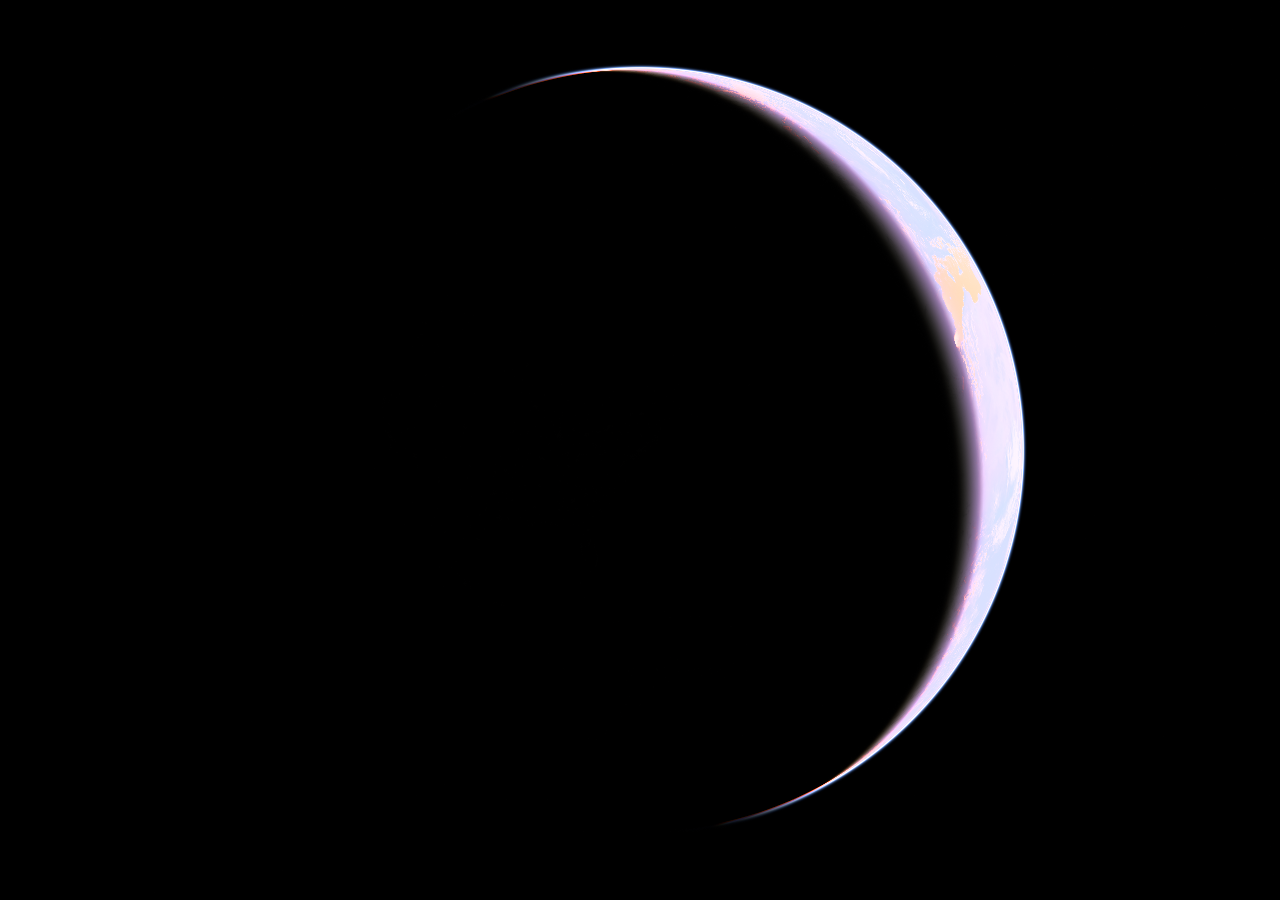
==== earth-now/index.html @ c372e79b "Add Earth Now at /earth-now/ so it can load live clouds and work offline Earth Now shows the Earth a" ====
<!DOCTYPE html>
<html lang="en">
<head>
<meta charset="utf-8">
<meta name="viewport" content="width=device-width,initial-scale=1,maximum-scale=1,user-scalable=no">
<meta name="apple-mobile-web-app-capable" content="yes">
<meta name="mobile-web-app-capable" content="yes">
<meta name="apple-mobile-web-app-status-bar-style" content="black-translucent">
<meta name="theme-color" content="#000000">
<link rel="manifest" href="manifest.json">
<link rel="apple-touch-icon" href="icon.png">
<title>Earth Now</title>
<style>
  html,body{margin:0;height:100%;background:#000;overflow:hidden;touch-action:none;
    -webkit-user-select:none;user-select:none;-webkit-touch-callout:none}
  canvas{display:block;width:100vw;height:100vh;height:100dvh}
</style>
</head>
<body>
<canvas id="c"></canvas>
<script>
"use strict";
{
/* ==========================================================================
   Earth Now — a physically based, naked-eye view of the Earth right now.
   Lengths in the shaders are in Earth equatorial radii (6378.137 km).
   World frame = Earth-fixed: +y north pole, lon 0 at +z, lon 90E at +x.
   Light is carried in photometric units: illuminance in lux, luminance in cd/m².
   ========================================================================== */

const VS = `#version 300 es
in vec2 a; void main(){ gl_Position = vec4(a,0.,1.); }`;

const FS = `#version 300 es
precision highp float;
out vec4 outColor;
uniform int   uMode;                 // 0 display, 1 log-luminance (for eye adaptation)
uniform vec2  uRes;
uniform float uPix;                  // radians per framebuffer pixel
uniform vec3  uCam, uVR, uVU, uVB;   // camera position and view basis
uniform vec3  uSun;                  // unit vector to the Sun
uniform float uEsun;                 // solar illuminance at Earth (lux)
uniform float uSunRad;               // Sun angular radius (rad)
uniform float uDec;                  // solar declination (deg)
uniform vec3  uMoon;                 // Moon centre (Earth radii)
uniform vec3  uMX, uMY, uMZ;         // lunar body axes (east, north, sub-mean-Earth)
uniform float uEmoon;                // moonlight illuminance at Earth (lux)
uniform float uEearth;               // earthshine illuminance at the Moon (lux)
uniform mat3  uW2G;                  // world -> galactic
uniform vec4  uGd[40]; uniform vec3 uGc[40]; // glare sources: apparent direction + angular size, illuminance at eye (lux, rgb)
uniform int   uGn;
uniform float uSigma, uScot, uBlack; // eye adaptation state; uBlack: discounted veiling haze (cd/m²)
uniform vec4  uFlow; uniform vec3 uOff;
uniform vec4  uStorm[8];
uniform sampler2D tDay, tLights, tTopo, tRug, tWater, tMoon, tMW, tCloud, tSeason, tLive, tMoonH, tMoonB;
uniform float uKp;                   // how disturbed Earth's magnetic field is right now (0 calm .. 9 great storm)
uniform float uMoonHi;               // the Moon's relief and sharper map, loaded on approaching it: 0 = not there, 1 = in use
uniform float uNoCloud;             // test hook
uniform float uQ;                   // 1: still frame (full quality), 0: moving (lighter marching)
uniform float uTexR;                // elevation-map texels per radian
uniform vec3  uMonth;                // month a, month b (0-11), blend
uniform float uLive, uLiveAge;       // live cloud map loaded?, its age (hours)

const float PI = 3.14159265359;
const float FL  = 0.0033528107;           // WGS84 flattening
const float EY  = 1.0/(1.0-FL);
const float KM  = 1.0/6378.137;
const float HR  = 8.0*KM, HM = 1.2*KM;    // scale heights
const vec3  BR  = vec3(7.189, 13.762, 32.518)*6.378137; // Rayleigh scattering per Earth radius, integrated over sRGB channels
const float BMS = 3.996*6.378137, BME = 4.40*6.378137;  // Mie scattering / extinction
const vec3  BO  = vec3(0.650, 1.881, 0.085)*6.378137;   // ozone absorption
const float OZC = 25.0*KM, OZW = 15.0*KM;
const float ATM = 100.0*KM;
const float RMOON = 1737.4/6378.137;

// ---------------------------------------------------------------- noise
float hash(vec3 p){ p = fract(p*0.3183099 + 0.1); p *= 17.0; return fract(p.x*p.y*p.z*(p.x+p.y+p.z)); }
float noise(vec3 x){
  vec3 i = floor(x), f = fract(x); f = f*f*(3.0-2.0*f);
  return mix(mix(mix(hash(i),             hash(i+vec3(1,0,0)), f.x),
                 mix(hash(i+vec3(0,1,0)), hash(i+vec3(1,1,0)), f.x), f.y),
             mix(mix(hash(i+vec3(0,0,1)), hash(i+vec3(1,0,1)), f.x),
                 mix(hash(i+vec3(0,1,1)), hash(i+vec3(1,1,1)), f.x), f.y), f.z);
}
float fbm(vec3 p, float oct){
  float a = 0.5, s = 0.0;
  for (int i = 0; i < 12; i++){
    float w = clamp(oct - float(i), 0.0, 1.0);
    if (w <= 0.0) { s += a*1.1; break; }
    s += a*mix(0.5, noise(p), w);
    p = p*2.03 + vec3(1.7, 9.2, 3.1); a *= 0.56;
  }
  return s;
}
vec3 rotAxis(vec3 v, vec3 k, float a){ float c = cos(a), s = sin(a); return v*c + cross(k,v)*s + k*dot(k,v)*(1.0-c); }
vec3 rotY(vec3 v, float a){ float c = cos(a), s = sin(a); return vec3(c*v.x + s*v.z, v.y, -s*v.x + c*v.z); }
float angBetween(vec3 a, vec3 b){ return 2.0*asin(clamp(length(a-b)*0.5, 0.0, 1.0)); } // precise for small angles
vec2 uvOf(vec3 n){ return vec2(atan(n.x, n.z)/(2.0*PI) + 0.5, 0.5 - asin(clamp(n.y,-1.,1.))/PI); }
float lum(vec3 c){ return dot(c, vec3(0.2126, 0.7152, 0.0722)); }

// ---------------------------------------------------------------- atmosphere
float altitude(vec3 p){ float r = length(p); float s = p.y/r; return r - (1.0 - FL*s*s); }
// Chapman grazing-incidence function (Schüler's approximation), X = r/H
float chap(float X, float cosc){
  float c = sqrt(1.5707963*X);
  if (cosc >= 0.0) return c/((c-1.0)*cosc + 1.0);
  float s = sqrt(max(1.0 - cosc*cosc, 0.0));
  return 2.0*sqrt(1.5707963*X*s)*exp(min(X*(1.0 - s), 60.0)) - c/((c-1.0)*(-cosc) + 1.0);
}
float ozAbove(float h){ return clamp((OZC + OZW - h)/(2.0*OZW), 0.0, 1.0); }
// transmittance from altitude h along a direction whose cosine to local vertical is cosc
vec3 transCos(float r, float h, float cosc){
  float cR = chap(r/HR, cosc), cM = chap(r/HM, cosc);
  vec3 tau = BR*HR*exp(-h/HR)*cR + BME*HM*exp(-h/HM)*cM + BO*OZW*ozAbove(h)*min(cR, 40.0);
  return exp(-tau);
}
// diffuse skylight on a horizontal surface at altitude h: light scattered out of the solar beam,
// half of the Rayleigh part and ~85% of the forward-peaked Mie part continues downward
vec3 diffuseIrr(float r, float h, float sinApp, float mu){
  float cR = chap(r/HR, max(sinApp, 0.0)), cM = chap(r/HM, max(sinApp, 0.0));
  vec3 tR = BR*HR*exp(-h/HR)*cR; float tM = BMS*HM*exp(-h/HM)*cM;
  vec3 tA = BO*OZW*ozAbove(h)*min(cR, 40.0) + (BME - BMS)*HM*exp(-h/HM)*cM;
  vec3 ts = tR + tM;
  vec3 Ed = uEsun*max(sinApp, 0.0)*exp(-tA)*(1.0 - exp(-ts))*(0.5*tR + 0.85*tM)/ts*0.9;
  Ed += uEsun*0.0021*exp(min(mu, 0.0)*60.0)*vec3(0.62, 0.80, 1.0)*step(mu, 0.0); // twilight sky after sunset
  return Ed;
}
// spherical albedo of the atmosphere above altitude h: light the surface reflects that the sky sends back
// Atmospheric refraction for a ray grazing at tangent altitude h: total bending (rad).
// delta = (n0-1) sqrt(2 pi r / H) exp(-h/H), n0-1 = 2.93e-4 at sea level, H = 8 km -> 1.17 deg at the surface
float refrBend(float h){ return 2.93e-4*sqrt(2.0*PI*(1.0 + h)/HR)*exp(-h/HR); }
// optical depth of a full tangent chord at altitude h (Rayleigh + aerosol + ozone shell)
vec3 tauChord(float h){
  float r = 1.0 + h;
  float oz = 2.0*(sqrt(max(pow(1.0+OZC+OZW, 2.0) - r*r, 0.0)) - sqrt(max(pow(1.0+OZC-OZW, 2.0) - r*r, 0.0)));
  return BR*HR*exp(-h/HR)*2.0*sqrt(1.5708*r/HR) + BME*HM*exp(-h/HM)*2.0*sqrt(1.5708*r/HM) + BO*0.5*oz;
}
// limb-darkened photosphere radiance seen along direction d
vec3 sunL(vec3 d, float aa){
  float a = angBetween(d, uSun);
  if (a > uSunRad + aa) return vec3(0.0);
  float x = clamp(a/uSunRad, 0.0, 1.0), m = sqrt(1.0 - x*x);
  vec3 u = vec3(0.47, 0.56, 0.68);
  vec3 I = (1.0 - u*(1.0 - m))/(1.0 - u/3.0);
  float edge = aa > 0.0 ? clamp((uSunRad - a)/aa + 0.5, 0.0, 1.0) : 1.0;
  return uEsun/(PI*uSunRad*uSunRad)*I*edge;
}
// seasonal change of the surface (NASA Blue Marble NG monthly maps): snow cover, sea ice, vegetation
vec3 seasonD(vec2 uv, float m){
  vec2 t = vec2(mod(m, 4.0) + clamp(uv.x, 0.0005, 0.9995), floor(m/4.0) + clamp(uv.y, 0.001, 0.999))/vec2(4.0, 3.0);
  vec3 e = textureLod(tSeason, t, 0.0).rgb*2.0 - 1.0;
  return sign(e)*e*e;
}
vec3 sphAlb(float h){ vec3 t = BR*HR*exp(-h/HR); return 0.92*t*exp(-t) + 0.02*exp(-h/HM); }
float overlap(float r1, float r2, float d){            // fraction of disc r1 covered by disc r2
  if (d >= r1 + r2) return 0.0;
  if (d <= abs(r2 - r1)) return r2 >= r1 ? 1.0 : (r2*r2)/(r1*r1);
  float a = r1*r1*acos(clamp((d*d + r1*r1 - r2*r2)/(2.0*d*r1), -1., 1.))
          + r2*r2*acos(clamp((d*d + r2*r2 - r1*r1)/(2.0*d*r2), -1., 1.))
          - 0.5*sqrt(max((-d+r1+r2)*(d+r1-r2)*(d-r1+r2)*(d+r1+r2), 0.0));
  return a/(PI*r1*r1);
}
// visible fraction of the solar disc from a point whose horizon dips by 'dip' (rad),
// including refraction (Saemundsson). Returns apparent sine of elevation in 'sinApp'.
float sunDisc(float sinGeo, float dip, out float sinApp){
  float h = degrees(asin(clamp(sinGeo, -1., 1.)));
  float hh = max(h + degrees(dip), -1.5);
  float R = 1.02/tan(radians(hh + 10.3/(hh + 5.11)))/60.0;
  float ha = h + R;
  sinApp = sin(radians(ha));
  float x = clamp((ha + degrees(dip))/degrees(uSunRad), -1.0, 1.0);
  return 1.0 - (acos(x) - x*sqrt(1.0 - x*x))/PI;
}
float solarEclipse(vec3 p){
  vec3 m = uMoon - p; float dm = length(m);
  return 1.0 - overlap(uSunRad, asin(RMOON/dm), angBetween(m/dm, uSun));
}

// ---------------------------------------------------------------- generated clouds
float sq(float x){ return x*x; }                            // never pow(x, 2.0): pow of a negative base is undefined (NaN on phone GPUs)
float wind(float latDeg){
  float w = -0.0045*exp(-sq(latDeg/16.0)) + 0.013*exp(-sq((abs(latDeg)-47.0)/15.0));
  return w/max(cos(radians(latDeg)), 0.25);
}
// --- gradient noise (Gustavson/McEwan simplex, mod-289 permutation: smooth, no grid, precision-safe)
vec3 m289(vec3 x){ return x - floor(x*(1.0/289.0))*289.0; }
vec4 m289(vec4 x){ return x - floor(x*(1.0/289.0))*289.0; }
vec4 perm(vec4 x){ return m289(((x*34.0) + 10.0)*x); }
float snoise(vec3 v){
  const vec2 C = vec2(1.0/6.0, 1.0/3.0); const vec4 D = vec4(0.0, 0.5, 1.0, 2.0);
  vec3 i = floor(v + dot(v, C.yyy)), x0 = v - i + dot(i, C.xxx);
  vec3 g = step(x0.yzx, x0.xyz), l = 1.0 - g, i1 = min(g.xyz, l.zxy), i2 = max(g.xyz, l.zxy);
  vec3 x1 = x0 - i1 + C.xxx, x2 = x0 - i2 + C.yyy, x3 = x0 - D.yyy;
  i = m289(i);
  vec4 p = perm(perm(perm(i.z + vec4(0.0, i1.z, i2.z, 1.0)) + i.y + vec4(0.0, i1.y, i2.y, 1.0)) + i.x + vec4(0.0, i1.x, i2.x, 1.0));
  vec3 ns = 0.142857142857*D.wyz - D.xzx;
  vec4 j = p - 49.0*floor(p*ns.z*ns.z), x_ = floor(j*ns.z), y_ = floor(j - 7.0*x_);
  vec4 x = x_*ns.x + ns.yyyy, y = y_*ns.x + ns.yyyy, h = 1.0 - abs(x) - abs(y);
  vec4 b0 = vec4(x.xy, y.xy), b1 = vec4(x.zw, y.zw);
  vec4 s0 = floor(b0)*2.0 + 1.0, s1 = floor(b1)*2.0 + 1.0, sh = -step(h, vec4(0.0));
  vec4 a0 = b0.xzyw + s0.xzyw*sh.xxyy, a1 = b1.xzyw + s1.xzyw*sh.zzww;
  vec3 p0 = vec3(a0.xy, h.x), p1 = vec3(a0.zw, h.y), p2 = vec3(a1.xy, h.z), p3 = vec3(a1.zw, h.w);
  vec4 nrm = 1.79284291400159 - 0.85373472095314*vec4(dot(p0,p0), dot(p1,p1), dot(p2,p2), dot(p3,p3));
  p0 *= nrm.x; p1 *= nrm.y; p2 *= nrm.z; p3 *= nrm.w;
  vec4 m = max(0.5 - vec4(dot(x0,x0), dot(x1,x1), dot(x2,x2), dot(x3,x3)), 0.0); m = m*m;
  return 105.0*dot(m*m, vec4(dot(p0,x0), dot(p1,x1), dot(p2,x2), dot(p3,x3)));
}
// fBm of simplex noise in [0,1], fractional octave count fades detail in by zoom (no popping)
float sfbm(vec3 p, float oct, float gain){
  float a = 0.5, s = 0.0, t = 0.0;
  for (int i = 0; i < 10; i++){
    float w = clamp(oct - float(i), 0.0, 1.0); if (w <= 0.0) break;
    s += a*w*snoise(p); t += a; p = p*2.02 + vec3(13.1, 7.3, 3.7); a *= gain;
  }
  return 0.5 + 0.5*s/max(t, 1e-3)*1.6;
}
// billowy (cauliflower) detail: 1 - |noise|
float billow(vec3 p, float oct){
  float a = 0.5, s = 0.0, t = 0.0;
  for (int i = 0; i < 7; i++){
    float w = clamp(oct - float(i), 0.0, 1.0); if (w <= 0.0) break;
    s += a*w*(1.0 - abs(snoise(p))); t += a*w; p = p*2.07 + vec3(4.7, 1.3, 9.1); a *= 0.55;
  }
  return t > 0.0 ? s/t : 0.5;
}
// cellular F1 (2x2x2 nearest cells, jittered) for marine stratocumulus cells
vec3 gCell;                                                // (set by worley: from here to the nearest cell's middle)
float worley(vec3 P){
  vec3 Pi = floor(P), Pf = fract(P), o = step(0.5, Pf) - 1.0; float d = 9.0; gCell = vec3(0.0);
  for (int k = 0; k < 8; k++){
    vec3 c = o + vec3(float(k & 1), float((k >> 1) & 1), float((k >> 2) & 1));
    vec3 cc = m289(Pi + c);
    vec4 h = perm(perm(perm(vec4(cc.x)) + cc.y) + cc.z + vec4(0.0, 17.0, 41.0, 0.0));
    vec3 jit = fract(h.xyz*(1.0/41.0))*0.8 + 0.1;
    vec3 r = c + jit - Pf; float dd = dot(r, r);
    if (dd < d){ d = dd; gCell = r; }
  }
  return sqrt(d);
}
// bright but shallow: marine stratocumulus decks over cold water just west of the subtropical continents
// (off California, Peru, Namibia). Everywhere else, brighter cloud is taken to be deeper cloud.
float lowDeck(vec3 p){
  float lat = degrees(asin(clamp(p.y,-1.,1.)));
  float landE = 1.0 - min(textureLod(tWater, uvOf(rotY(p, 0.12)), 5.0).r, textureLod(tWater, uvOf(rotY(p, 0.25)), 5.0).r);
  return exp(-sq((abs(lat) - 22.0)/10.0))*textureLod(tWater, uvOf(p), 6.0).r*landE;
}
float cmap(vec2 uv, float lod){ return uLive > 0.5 ? textureLod(tLive, uv, lod).r : textureLod(tCloud, uv, lod).r; }
const float CBASE = 2.0*KM, CTOP = 11.0*KM;                // cloud layer: lowest tops, highest tops
// where a place's cloud is read from in the map: the live map carried by the winds since it was made,
// or the stored map wandering slowly (a bounded warp that changes over ~2 days)
vec3 cwarp(vec3 p, float lat){
  if (uLive > 0.5) return rotY(p, -wind(lat)*min(uLiveAge, 36.0));
  vec3 t = p*2.6 + uOff*1.8;
  return normalize(p + 0.03*vec3(snoise(t), snoise(t + 7.1), snoise(t + 13.7)));
}
float cfrac(vec3 pw, float lod, float lat){                // cloud fraction 0..1 from the map
  float c = cmap(uvOf(pw), lod);
  c *= 0.45 + 0.55*smoothstep(-74.0, -64.0, lat);           // the map's Antarctic ice brightness is not cloud
  return clamp((c - 0.06)/0.94, 0.0, 1.0);
}
// optical thickness that goes with a cloud fraction
float tauOfC(float c){ float R = clamp(pow(c, 1.15)*mix(0.5, 0.9, smoothstep(0.2, 0.85, c)), 0.0, 0.93); return R/(0.075*(1.0 - R)); }
// how high the cloud reaches: set so the map gives the real spread of cloud-top heights
// (about a fifth of the globe under tops above 6 km, a tenth above 9 km; most cloud low)
float topOfC(float c, float deck){ return CBASE + (CTOP - CBASE)*smoothstep(0.12, 0.72, c)*(1.0 - 0.85*deck); }
// Returns cloud OPTICAL THICKNESS tau.
// Base: a real global cloud field (NASA Blue Marble cloud layer, from satellite). It is not today's weather,
// but it has real weather's structure: cyclones, fronts, cloud streets, trade cumulus, stratocumulus decks.
// Below the map's ~10 km resolution it resolves into puffs and streaks.
float gPuff; vec3 gPuffUp;                                 // (set by cloudsW: how much of this spot is a cumulus puff, and its uphill direction x steepness)
float cloudsW(vec3 p, vec3 pw, float oct){
  gPuff = 0.0; gPuffUp = vec3(0.0);
  float lat = degrees(asin(clamp(p.y, -1., 1.)));
  float fp = 0.5/(7.0*exp2(oct));                          // pixel footprint (rad) implied by oct
  float lod = log2(max(fp*652.0, 1.0));
  float c = cfrac(pw, lod, lat);
  // The map value is the cloud FRACTION in each ~10 km pixel. Zoomed past that, it resolves into separate
  // puffs covering that fraction (fair-weather cumulus), while solid decks stay solid.
  float Rmax = mix(0.5, 0.9, smoothstep(0.2, 0.85, c));     // scattered cumulus are thinner than decks
  float cov = c;
  // individual cumulus ~4 km apart, sized so their area matches the map's fraction, grouped into clusters,
  // with lumpy (cauliflower) edges; only once a cell spans a few pixels (otherwise the fraction IS the look)
  const float CU = 650.0*2.5;                                // cells per radian (~4 km)
  float pxPerCell = (1.0/CU)/fp;
  // cumulus fields are mostly a tropical/subtropical-ocean look; mid-latitude cloud is mostly layered (fronts)
  float cuType = mix(0.25, 1.0, exp(-sq(lat/30.0)));
  float aC = smoothstep(2.0, 5.0, pxPerCell)*(1.0 - smoothstep(0.88, 0.98, c))*cuType;
  // layered cloud: soft, wind-streaked texture instead of puffs
  float sOct = clamp(log2((1.0/650.0)/(fp*3.0)) + 1.0, 0.0, 5.0);
  if (sOct > 0.0){
    vec3 qs = pw*650.0*vec3(1.0, 2.2, 1.0);
    float sd = sfbm(qs + 0.4*vec3(snoise(qs*0.3), snoise(qs*0.3 + 5.0), 0.0), sOct, 0.5);
    cov = clamp(c + (sd - 0.5)*0.9*(1.0 - abs(2.0*c - 1.0))*smoothstep(0.0, 1.0, sOct), 0.0, 1.0);
  }
  if (aC > 0.0){
    vec3 qd = pw*CU;
    float cluster = sfbm(qd*0.18 + 5.0, 3.0, 0.5);
    float fr = clamp(c*(0.35 + 1.3*cluster), 0.0, 1.0);
    float r = sqrt(fr/3.1416)*1.2;
    float lOct = clamp(log2((0.25/CU)/(fp*2.0)) + 2.0, 0.0, 4.0);
    float lump = lOct > 0.0 ? (sfbm(qd*4.0, lOct, 0.55) - 0.5)*0.22 : 0.0;
    float F1 = worley(qd + 0.25*vec3(snoise(qd*0.5), snoise(qd*0.5 + 4.0), 0.0));
    float soft = max(0.03, 1.5/pxPerCell);
    float puffs = 1.0 - smoothstep(r - soft, r + soft, F1 + lump);
    // A cumulus is a heap, not a disc: deep and bright in the middle, thin and greyer toward its rim, with the
    // lumps of its turrets. (Its average stays what the map says, so from afar nothing changes.)
    float dome = sqrt(clamp(1.0 - (F1 + lump)/max(r, 0.05), 0.0, 1.0)), near = smoothstep(4.0, 10.0, pxPerCell);
    puffs *= mix(1.0, 0.5 + 0.94*dome, near);
    gPuff = aC*near*step(0.5, puffs + 0.5*step(F1 + lump, r));
    // the heap's slope: about as tall as it is wide across (a puff r cells wide rises ~0.6 r cells)
    gPuffUp = gCell/max(F1, 0.02)*(0.6*0.5/max(dome, 0.25));
    cov = mix(cov, puffs, aC);
  }
  float R = clamp(pow(max(cov, 0.0), 1.15)*Rmax, 0.0, 0.93);   // reflectance of the cloudy part
  return R/(0.075*(1.0 - R));                               // invert two-stream: R -> tau
}
float clouds(vec3 p, float oct){ return cloudsW(p, cwarp(p, degrees(asin(clamp(p.y, -1., 1.)))), oct); }
// fraction of light a cloud of optical thickness tau reflects (two-stream, conservative scattering, g = 0.85)
float cloudR(float tau){ return 0.075*tau/(1.0 + 0.075*tau); }

// ---------------------------------------------------------------- terrain: real heights, TRUE SCALE (no vertical exaggeration)
// Elevation map: NASA Blue Marble topography, value 0..1 = 0..6400 m. Checked against 23 known elevations
// (Denver, Lhasa, La Paz, the South Pole...): 25.0 m per count, 66 m rms. Everest is 0.14% of the Earth's radius.
// Relief finer than the map's ~5 km is ridged fractal noise whose strength at each place is the MEASURED relief
// the map cannot show there (rms of the 1.85 km data about the map: Alps ~250 m, Kansas ~10 m) - rugged where
// the Earth is rugged, flat where it is flat, never taller than the data says.
const float HS = 6400.0/6378137.0, RS = 600.0/6378137.0;   // map values -> Earth radii
const float HTOP = 7.6*KM;                                 // nothing stands higher than this
const float TF = 1300.0;                                   // first detail octave: ~5 km cells
#define TEXR uTexR                                         // elevation texels per radian
float altE(vec3 p){ return length(vec3(p.x, p.y*EY, p.z)) - 1.0; }   // height above the ellipsoid (exactly 0 on it)
vec3 geoN(vec3 p){ return normalize(vec3(p.x, p.y*EY*EY, p.z)); }
float terrDetail(vec3 d, float oct){                       // zero mean; rms 1 with the first octave, 1.1 with all three
  float a = 1.0, s = 0.0; vec3 q = d*TF;
  for (int i = 0; i < 3; i++){
    float w = clamp(oct - float(i), 0.0, 1.0); if (w <= 0.0) break;
    float nz = snoise(q), r = 1.0 - sqrt(nz*nz + 0.01);    // ridges, with rounded crests
    s += a*w*(r*r - 0.53)/0.27;                            // mean and spread of r*r for this noise (measured)
    q = q*2.03 + vec3(7.3, 1.1, 4.7); a *= 0.45;
  }
  return s;
}
float terrH(vec3 d, float lod, float oct){                 // ground height above the ellipsoid, Earth radii
  vec2 uv = uvOf(d);
  float h = textureLod(tTopo, uv, lod).r*HS;
  if (oct > 0.0 && h > 0.0){
    float rg = max(textureLod(tRug, uv, 0.0).r*RS - 1.6e-6, 0.0);   // minus the map's own ~10 m rounding noise
    if (rg > 0.0) h += rg*min(1.0, h/(2.5*rg))*terrDetail(d, oct);
  }
  return h;
}
// First point where the ray goes under the ground between ta and tb (-1: none). 'closed': the ray is known to
// be under the ground at tb. A cheap pass on the map alone finds where the ray comes within reach of the terrain;
// from there it walks forward by a fraction of its clearance (safe for slopes up to ~50 deg) with the fine relief.
float terrMarch(vec3 ro, vec3 rd, float ta, float tb, float pix, float oct, bool closed, float M){   // M: reach of the fine relief here
  float n1 = clamp(ceil((tb - ta)/(2.0*ta*pix)), 6.0, uQ > 0.5 ? 24.0 : 14.0);       // no finer than ~2 pixels
  float dt = (tb - ta)/n1, lod = max(log2(dt*TEXR) - 1.0, log2(max(ta*pix*TEXR, 1.0)));
  float tz = -1.0, te = tb, t = ta;
  for (int i = 0; i <= 24; i++){
    if (float(i) > n1) break;
    vec3 q = ro + rd*t;
    float c = altE(q) - textureLod(tTopo, uvOf(geoN(q)), lod).r*HS;
    if (tz < 0.0){ if (c < M) tz = max(t - dt, ta); }
    if (tz >= 0.0 && c < -M){ te = t; closed = true; break; }
    t += dt;
  }
  if (tz < 0.0) return -1.0;
  float a = tz, c = 1.0; t = tz;
  int n2 = uQ > 0.5 ? 18 : 10;
  for (int i = 0; i < 18; i++){
    if (i >= n2) break;
    vec3 q = ro + rd*t;
    c = altE(q) - terrH(geoN(q), log2(max(t*pix*TEXR, 1.0)), min(oct, 1.5));
    if (c < 0.0) break;
    a = t; t += max(0.55*c, 0.75*t*pix);
    if (t >= te){ t = te; c = closed ? -1.0 : 1.0; break; }
  }
  if (c >= 0.0) return c < (uQ > 0.5 ? 2.0 : 6.0)*t*pix ? t : -1.0;   // out of steps while skimming the ground: call it touched
  float b = t;
  for (int k = 0; k < 4; k++){
    float m = 0.5*(a + b); vec3 q = ro + rd*m;
    if (altE(q) - terrH(geoN(q), log2(max(m*pix*TEXR, 1.0)), oct) < 0.0) b = m; else a = m;
  }
  return 0.5*(a + b);
}
// How much of the Sun a ground point sees past the terrain toward it (long mountain shadows at low sun).
// The point and the terrain it is tested against are taken from the same smoothed model of the ground,
// so a slope never shadows itself by accident.
float terrShadow(vec3 p, vec3 n, float sinE, float pixLod){
  float lodS = max(pixLod, 1.0);
  vec3 p0 = p + n*(terrH(n, lodS, 0.0) - altE(p) + 40.0/6378137.0);   // cast shadows come from the mapped relief only
  float L = min(6.0*KM/max(sinE, 0.06), 90.0*KM), sh = 1.0;
  for (int k = 1; k <= 8; k++){
    float t = L*float(k*k)/64.0;
    vec3 q = p0 + uSun*t;
    float c = altE(q) - terrH(geoN(q), lodS, 0.0);
    sh = min(sh, smoothstep(-0.5, 1.0, c/max(0.03*t, 40.0/6378137.0)));
  }
  return sh;
}

// ---------------------------------------------------------------- human eye glare (CIE 2002, age 25)
float glare(float thetaRad, float minRad){        // L_veil / E_glare, theta in degrees, p = 0.5, A = 25
  float t = max(degrees(thetaRad), degrees(minRad));
  return 10.0/(t*t*t) + 5.13/(t*t) + 0.0513/t + 0.00125;
}

// ---------------------------------------------------------------- the Moon's relief
// Height of the lunar surface above its mean sphere (in Earth radii), from NASA's laser altimetry (LOLA, 16 points
// per degree): a smooth large-scale shape (tMoonB) plus fine detail stored with more precision where it is small.
float erfA(float x){ float x2 = x*x; return sign(x)*sqrt(max(1.0 - exp(-x2*(1.2732395 + 0.147*x2)/(1.0 + 0.147*x2)), 0.0)); }
// A sheet of glow, Gaussian across (1 at its middle): how much of it a straight stretch running from x0 to x1 (in
// widths from the middle) passes on average, and how far along the stretch (0..1) that glow is centred.
vec2 sheet(float x0, float x1){
  float dx = x1 - x0, g0 = exp(-x0*x0), g1 = exp(-x1*x1);
  if (abs(dx) < 0.02) return vec2(0.5*(g0 + g1), 0.5);
  float de = erfA(x1) - erfA(x0);
  if (abs(de) < 1.0e-6) return vec2(0.0, 0.5);
  return vec2(0.8862269*de/dx, clamp((0.5*(g0 - g1)/(0.8862269*de) - x0)/dx, 0.0, 1.0));
}
float aurP(float hkm){ return hkm < 107.0 ? clamp((hkm - 97.0)/10.0, 0.0, 1.0) : exp(-(hkm - 107.0)/22.0); }   // a curtain's glow with height
const float MTOP = 11000.0/6378137.0, MBOT = 9500.0/6378137.0;
vec2 moonUV(vec3 nm){ return vec2(atan(dot(nm,uMX), dot(nm,uMZ))/(2.0*PI) + 0.5, 0.5 - asin(clamp(dot(nm,uMY),-1.,1.))/PI); }
float moonH(vec2 uv, float lod){
  float e = textureLod(tMoonH, uv, lod).r*2.0 - 1.0;
  return (textureLod(tMoonB, uv, 0.0).r*20500.0 - 9500.0 + e*abs(e)*8000.0)/6378137.0;
}
// How much of the Sun a spot on the Moon sees past the terrain that lies toward it (1 = all of it).
// P0: the spot, relative to the Moon's centre. The ray to the Sun is followed until it clears the highest peaks.
float moonShadow(vec3 P0, float lod, int n){
  float b = dot(P0, uSun), c = dot(P0, P0) - (RMOON + MTOP)*(RMOON + MTOP), D = b*b - c;
  if (D <= 0.0) return 1.0;
  float lmax = -b + sqrt(D), vis = 1.0;
  for (int k = 1; k <= 12; k++){
    if (k > n) break;
    float f = float(k)/float(n), l = lmax*f*f;
    vec3 p = P0 + uSun*l; float r = length(p);
    float w = l*0.0047 + 1.2e-5;                                   // the Sun's half-width at that distance (and the map's own 80 m steps): a soft edge
    vis = min(vis, smoothstep(-w, w, r - RMOON - moonH(moonUV(p/r), lod)));
    if (vis <= 0.0) break;
  }
  return vis;
}
// Craters smaller than the elevation map can show (it has one point every 1.9 km). These are not the Moon's actual
// small craters - nobody ships those in a few megabytes - but they have the real Moon's crowding, size mix, depths
// and raised rims, and without them the ground seen from low orbit would be smooth, which it is not.
// Returns the slope they add (a vector along the ground: rise over run) and how much of the Sun they hide.
vec4 hash43(vec3 p){
  vec4 q = fract(vec4(p.xyzx)*vec4(0.1031, 0.1030, 0.0973, 0.1099)); q += dot(q, q.wzxy + 33.33);
  return fract((q.xxyz + q.yzzw)*q.zywx);
}
void moonCraters(vec3 nm, float fp, float crowd, out vec3 grad, out float shade){
  grad = vec3(0.0); shade = 1.0;
  float se = dot(nm, uSun); vec3 sT = uSun - nm*se; float ch = max(length(sT), 1e-4); sT /= ch;
  float tanE = se/ch;
  for (int k = 0; k < 7; k++){
    float cell = (8.0/1737.4)*exp2(-float(k));                       // 8 km, 4 km, 2 km ... (in Moon radii)
    float vis = clamp(cell/(4.0*fp) - 0.5, 0.0, 1.0);                // gone once its craters are a pixel or two across
    if (vis <= 0.0) break;
    vec3 P = nm/cell, b = floor(P - 0.5);
    for (int i = 0; i < 8; i++){
      vec3 id = b + vec3(float(i & 1), float((i >> 1) & 1), float((i >> 2) & 1));
      vec4 r = hash43(id + float(k)*17.0);
      if (r.w > crowd) continue;
      vec3 c = (id + 0.25 + 0.5*r.xyz)*cell; float cl = length(c);
      if (abs(cl - 1.0) > 0.5*cell) continue;                        // (cells that do not straddle the surface)
      vec3 dv = nm - c/cl; dv -= nm*dot(dv, nm);                     // from the crater's centre, along the ground
      vec4 r2 = hash43(id*1.37 + 5.1 + float(k)*3.0);
      float Rc = cell*(0.09 + 0.33*r2.x*r2.x*r2.x), dl = length(dv), rho = dl/Rc;   // radius: many small, few large
      if (rho > 2.5) continue;
      float fresh = 0.12 + 0.88*r2.y*r2.y*r2.y;                      // most are worn down: shallower, softer rims
      float d = 0.36*Rc*fresh, hr = 0.07*Rc*fresh;                   // a fresh one: depth 0.18 x diameter, rim 0.035
      vec3 u = dv/max(dl, 1e-9);
      grad += u*(vis*(rho < 1.0 ? 2.0*(d + hr)*rho/Rc : -3.0*hr/(Rc*rho*rho*rho*rho)));
      if (tanE > 0.0){                                               // the rim's shadow: inside the bowl, and behind it
        float a = dot(dv, sT)/Rc, soft = 0.03 + 1.5*fp/Rc, sdw = -1.0;
        if (rho < 1.0){ float L = -a + sqrt(a*a + 1.0 - rho*rho); sdw = (d + hr)*(1.0 - rho*rho)/(L*Rc) - tanE; }
        else { float D = a*a - (rho*rho - 1.0);
          if (a < 0.0 && D > 0.0){ float L = -a - sqrt(D); sdw = hr*(1.0 - 1.0/(rho*rho*rho))/(max(L, 1e-3)*Rc) - tanE; } }
        shade *= 1.0 - vis*smoothstep(-soft*max(tanE, 0.05), soft*max(tanE, 0.05), sdw);
      }
    }
  }
}
// The Moon's surface darkens with phase angle much faster than its geometry alone explains (the full Moon is about
// 11 times brighter than the half Moon, not 2.7): the measured phase law divided by the Lommel-Seeliger one.
float moonPhase(float cosA){
  float al = clamp(acos(clamp(cosA, -1.0, 1.0)), 2.0e-3, 2.618), ad = degrees(al);
  float real = pow(10.0, -0.4*(0.026*ad + 4.0e-9*ad*ad*ad*ad));
  float ls = 1.0 - sin(0.5*al)*tan(0.5*al)*log(1.0/tan(0.25*al));
  return real/max(ls, 1.0e-3);
}

void main(){
  vec2 fc = gl_FragCoord.xy - 0.5*uRes;
  vec3 rd = normalize(uVR*fc.x*uPix + uVU*fc.y*uPix - uVB);
  vec3 ro = uCam;

  // ---- WGS84 ellipsoid intersection (scaled space) ----
  vec3 roS = vec3(ro.x, ro.y*EY, ro.z), rdS = vec3(rd.x, rd.y*EY, rd.z);
  float qa = dot(rdS,rdS), qb = dot(roS,rdS);
  float D = qb*qb - qa*(dot(roS,roS) - 1.0);
  float tg = D > 0.0 ? (-qb - sqrt(D))/qa : -1.0;
  bool hit = tg > 0.0;
  float tca = max(-dot(ro, rd), 0.0);
  vec3 pmin = ro + rd*tca;
  float dl = length(vec3(pmin.x, pmin.y*EY, pmin.z)) - 1.0;
  float cov = hit ? clamp(0.5 - dl/(max(tca,1e-4)*uPix), 0.0, 1.0) : 0.0;
  vec3 p = hit ? ro + rd*tg : pmin/length(vec3(pmin.x, pmin.y*EY, pmin.z));
  vec3 n = normalize(vec3(p.x, p.y*EY*EY, p.z));             // geodetic normal
  float dist = hit ? tg : tca;
  float fp = max(dist, 1e-5)*uPix;                           // pixel footprint (rad of arc)

  // ---- terrain in true relief: marched only where its height would shift things by about a pixel ----
  bool nearT = false;
  {
    float cT = dot(roS,roS) - (1.0 + HTOP)*(1.0 + HTOP), dT = qb*qb - qa*cT;
    if (dT > 0.0){
      float ta = max((-qb - sqrt(dT))/qa, 0.0), tb = hit ? tg : (-qb + sqrt(dT))/qa;
      float mv = hit ? dot(n, -rd) : 0.0;
      if (tb > ta && 4.0*KM*sqrt(max(1.0 - mv*mv, 0.0)) > 0.75*ta*uPix){
        vec3 pa = ro + rd*ta, pm = ro + rd*0.5*(ta + tb);
        float land = textureLod(tTopo, uvOf(n), 6.0).r + textureLod(tTopo, uvOf(geoN(pa)), 6.0).r + textureLod(tTopo, uvOf(geoN(pm)), 5.0).r;
        if (land > 0.002){
          nearT = true;
          float octM = clamp(log2((1.0/TF)/(ta*uPix*4.0)) + 1.0, 0.0, 3.0);
          float reach = (octM > 0.0 ? 3.3*max(textureLod(tRug, uvOf(n), 3.0).r, textureLod(tRug, uvOf(geoN(pm)), 3.0).r)*RS : 0.0) + 40.0/6378137.0;
          float tT = terrMarch(ro, rd, ta, tb, uPix, octM, hit, reach);
          if (tT > 0.0){ hit = true; tg = tT; p = ro + rd*tT; cov = 1.0; n = geoN(p); dist = tT; fp = max(dist, 1e-5)*uPix; }
        }
      }
    }
  }

  // ---- textures (seam-safe gradients) ----
  vec2 uv = uvOf(n);
  vec2 uvB = vec2(fract(uv.x + 0.5) - 0.5, uv.y);
  vec2 dx = dFdx(uv), dy = dFdy(uv), dxB = dFdx(uvB), dyB = dFdy(uvB);
  if (abs(dxB.x) + abs(dyB.x) < abs(dx.x) + abs(dy.x)) { dx.x = dxB.x; dy.x = dyB.x; }
  vec3 Lg = vec3(0.0); float Lw = 0.0;                        // ground: light toward the eye; what a white surface would send
  if (cov > 0.0){                                             // (rays that miss the globe skip all of this)
  float water = textureGrad(tWater, uv, dx, dy).r;
  vec3 tex = pow(textureGrad(tDay, uv, dx, dy).rgb, vec3(2.2));
  tex = max(tex + mix(seasonD(uv, uMonth.x), seasonD(uv, uMonth.y), uMonth.z), 0.0);
  float ice = water*smoothstep(0.12, 0.3, lum(tex));          // sea ice: bright, matte, no glint
  water *= 1.0 - ice;
  // The map is a display image, not reflectance: calibrate. Land is desaturated and scaled toward measured
  // reflectances (forest ~0.03/0.05/0.02, Sahara ~0.46/0.37/0.27); snow and ice set to ~0.95.
  float tl = lum(tex);
  vec3 albedo = mix(vec3(tl), tex, mix(0.75, 1.1, smoothstep(0.04, 0.3, tl)))*mix(1.0, 0.7, smoothstep(0.1, 0.5, tl));
  float snowy = smoothstep(0.86, 0.95, min(tex.r, min(tex.g, tex.b))/max(max(tex.r, tex.g), tex.b)*1.0)*smoothstep(0.35, 0.55, tl);
  albedo = mix(albedo, vec3(0.90, 0.94, 0.96)*clamp(tl/0.6, 0.6, 1.0), snowy);
  albedo = mix(albedo, tex, water);                         // ocean colours were already set from optics
  albedo = mix(albedo, vec3(0.80, 0.84, 0.88)*clamp(lum(tex)/0.55, 0.5, 1.05), ice);
  float lightsV = textureGrad(tLights, uv, dx, dy).r;
  float lat = asin(clamp(n.y,-1.,1.)), lon = atan(n.x, n.z);
  vec3 east = vec3(cos(lon), 0.0, -sin(lon));
  vec3 north = vec3(-sin(lat)*sin(lon), cos(lat), -sin(lat)*cos(lon));
  // surface normal from the real slope of the ground (rise over run, both in Earth radii: true scale)
  float lodT = log2(max(fp*TEXR, 1.0));
  float octT = clamp(log2((1.0/TF)/(fp*4.0)) + 1.0, 0.0, 3.0);  // an octave joins in once its cells span ~4 pixels
  float eT = 1.2*max(fp, 1.0/TEXR);
  float hg = terrH(n, lodT, octT);                            // ground height here
  vec2 sl = vec2(terrH(normalize(n + east*eT), lodT, octT) - hg, terrH(normalize(n + north*eT), lodT, octT) - hg)/eT;
  sl *= smoothstep(0.0012, 0.005, length(sl));                // slopes within the map's 25 m rounding count as flat
  vec3 nb = normalize(n - sl.x*east - sl.y*north);
  float detail = 1.0 - smoothstep(0.0002, 0.0009, fp);
  if (detail > 0.0){                                          // fine colour variation below the image's resolution
    float f0 = 1200.0, oct = clamp(log2(0.5/(fp*f0)), 0.0, 7.0);
    albedo *= 1.0 + detail*(sfbm(n*f0, oct, 0.55) - 0.5)*mix(0.45, 0.08, water);
  }

  // ---- direct sunlight at the ground: refraction, disc, extinction, eclipse, cloud shadow ----
  float mu = dot(n, uSun), sinApp;
  float vis = sunDisc(mu, 0.0, sinApp);
  vec3  Tg  = transCos(1.0 + hg, hg, max(sinApp, 0.0));     // less air above high ground
  float tsh = (fp < 2.0e-4 && mu > -0.02 && mu < 0.5 && water < 0.5) ? terrShadow(p, n, max(sinApp, 0.0), lodT) : 1.0;
  float ecl = solarEclipse(p);
  float octC = clamp(log2(0.5/(fp*7.0)), 1.0, 11.0);
  // cloud shadows, cast along the sun from the cloud's real height: low cloud from ~3 km, and deep cloud
  // from its upper part too, so tall systems throw long shadows when the sun is low
  vec3 dS = (uSun - n*mu)/max(mu, 0.06);
  vec3 ps = normalize(p + dS*3.0*KM), pwS = cwarp(ps, degrees(lat));
  float tauS = cloudsW(ps, pwS, max(octC - 2.0, 1.0));
  if (mu < 0.6){                                              // (with the sun high the two fall in the same place)
    vec3 p7 = normalize(p + dS*7.5*KM);
    float c7 = cfrac(normalize(p7 + (pwS - ps)), max(log2(max(fp*652.0, 1.0)), 1.0), degrees(lat));
    tauS = max(tauS, tauOfC(c7)*smoothstep(7.0*KM, 8.5*KM, topOfC(c7, 0.0)));
  }
  float shadow = 1.0 - cloudR(tauS/max(mu, 0.25))*step(-0.05, mu);
  if (uNoCloud > 0.5 && uNoCloud < 1.5) shadow = 1.0;
  vec3 Edir = uEsun*Tg*vis*ecl*shadow*tsh;
  float cosI = max(dot(nb, uSun) + (sinApp - mu), 0.0);
  vec3 Esky = diffuseIrr(1.0 + hg, hg, sinApp, mu)*ecl*(0.55 + 0.45*shadow);
  // in rugged country a shaded slope is also lit by the sunlit slopes around it (why shadows on snow are not black)
  if (water < 0.98 && sinApp > 0.0) Esky += 0.25*clamp(textureLod(tRug, uv, 0.0).r*600.0/150.0, 0.0, 1.0)*(1.0 - water)*albedo*uEsun*Tg*vis*ecl*shadow*sinApp;
  vec3 mdir = normalize(uMoon - p); float mmu = dot(n, mdir);
  vec3 Emoon = uEmoon*max(mmu, 0.0)*transCos(1.0, 0.0, max(mmu, 0.02));
  Lg = albedo/PI*(Edir*cosI + Esky + Emoon)/(1.0 - sphAlb(hg)*albedo);
  Lw = lum(Edir*max(sinApp, 0.0) + Esky + Emoon)/PI;
  Lg += vec3(1.0, 0.80, 0.55)*0.5*pow(lightsV, 2.2);        // city lights (cd/m²)
  // ocean: Cox-Munk sun glint (wind 7 m/s) + Fresnel sky reflection
  vec3 v = -rd, hv = normalize(uSun + v);
  float cb = max(dot(n, hv), 1e-3), wind = 7.0;
  // the sea is not equally rough everywhere: calm patches and windy ones, tens to hundreds of km across, make the
  // glint patchy - mirror-bright where it is calm at its centre, dark where it is calm off to the side
  if (water > 0.02 && cb > 0.86) wind = 7.0*exp(0.55*snoise(p*46.0 + uOff*3.0) + 0.3*snoise(p*170.0 - uOff*5.0));
  float sig2 = 0.003 + 0.00512*wind;
  float tan2 = (1.0 - cb*cb)/(cb*cb);
  float F = 0.02 + 0.98*pow(1.0 - clamp(dot(hv, v), 0.0, 1.0), 5.0);
  float muv = max(dot(n, v), 0.03);
  Lg += water*Edir*F*exp(-tan2/sig2)/(PI*sig2)/(4.0*muv*cb*cb*cb*cb)*step(0.0, mu);
  Lg += water*(0.02 + 0.98*pow(max(1.0 - muv, 0.0), 5.0))*Esky/PI;
  vec3 hm = normalize(mdir + v); float cbm = max(dot(n, hm), 1e-3), tan2m = (1.0 - cbm*cbm)/(cbm*cbm);
  float Fm = 0.02 + 0.98*pow(1.0 - clamp(dot(hm, v), 0.0, 1.0), 5.0);
  Lg += water*uEmoon*transCos(1.0, 0.0, max(mmu, 0.02))*Fm*exp(-tan2m/sig2)/(PI*sig2)/(4.0*muv*cbm*cbm*cbm*cbm)*step(0.0, mmu);
  }

  // ---- clouds, with real thickness ----
  // Cloud tops form a height field (thin broken cloud ~2 km, deep systems to ~11 km). The ray is marched against it,
  // so tall cloud stands above low cloud, hides what is behind it, shows its flanks, and mountains poke through.
  float cloudA = 0.0, LwC = 0.0; vec3 Lc = vec3(0.0);
  float cTq = dot(roS,roS) - (1.0 + CTOP)*(1.0 + CTOP), cD = qb*qb - qa*cTq;
  if (cD > 0.0 && (uNoCloud < 0.5 || uNoCloud > 1.5)){
    float t0 = max((-qb - sqrt(cD))/qa, 0.0), t1 = hit ? tg : (-qb + sqrt(cD))/qa;
    if (t1 > t0){
      vec3 nref = normalize(ro + rd*mix(t0, t1, 0.6)); float latR = degrees(asin(clamp(nref.y, -1., 1.)));
      vec3 W = cwarp(nref, latR) - nref;                       // one shift for the whole ray (it varies slowly)
      float deck = abs(abs(latR) - 22.0) < 18.0 ? lowDeck(nref) : 0.0;
      float mvC = hit ? clamp(dot(n, -rd), 0.0, 1.0) : 0.0;
      int NS = CTOP*sqrt(1.0 - mvC*mvC) > 0.6*t0*uPix ? (uQ > 0.5 ? 16 : 9) : 3;  // march only where height shifts things by a pixel
      float dtc = (t1 - t0)/float(NS), lodP = log2(max(t0*uPix*652.0, 1.0)), lodM = max(log2(max(dtc*652.0, 1.0)) - 1.0, lodP);
      float ta_ = t0, tb_ = -1.0;
      for (int i = 1; i <= NS; i++){
        float t = t0 + dtc*float(i); vec3 q = ro + rd*t;
        if (altE(q) < topOfC(cfrac(normalize(normalize(q) + W), lodM, latR), deck)){ tb_ = t; break; }
        ta_ = t;
      }
      if (tb_ > 0.0){
        for (int k = 0; k < 4; k++){
          float m = 0.5*(ta_ + tb_); vec3 q = ro + rd*m;
          if (altE(q) < topOfC(cfrac(normalize(normalize(q) + W), lodP, latR), deck)) tb_ = m; else ta_ = m;
        }
        float tc = 0.5*(ta_ + tb_);
        vec3 pc = ro + rd*tc, nc = normalize(pc);
        float hc = clamp(altE(pc), 0.0, CTOP);
        float oc = clamp(log2(0.5/(tc*uPix*7.0)), 1.0, 11.0);
        vec3 pwc = normalize(nc + W);
        float tauC = cloudsW(nc, pwc, oc);
        float puffA = gPuff; vec3 puffUp = gPuffUp;               // (kept: the shadow test below calls cloudsW again)
        // seen at a slant, the path through the cloud is longer: thin cloud looks denser toward the limb
        float Rc = cloudR(tauC/clamp(dot(nc, -rd), 0.3, 1.0));
        float muC = dot(nc, uSun), sA;
        float visC = sunDisc(muC, sqrt(2.0*hc), sA);              // high tops stay sunlit after the ground is dark
        vec3 Tc = transCos(1.0 + hc, hc, sA);
        // lit and shaded flanks: the slope of the cloud tops (true scale)
        float latc = asin(clamp(nc.y,-1.,1.)), lonc = atan(nc.x, nc.z);
        vec3 eC = vec3(cos(lonc), 0.0, -sin(lonc)), nC = vec3(-sin(latc)*sin(lonc), cos(latc), -sin(latc)*cos(lonc));
        float lodc = max(lodP, 1.0), eA = exp2(lodc)/652.0;       // one map texel at that level, radians
        float hE = topOfC(cfrac(normalize(pwc + eC*eA), lodc, latR), deck) - topOfC(cfrac(normalize(pwc - eC*eA), lodc, latR), deck);
        float hN = topOfC(cfrac(normalize(pwc + nC*eA), lodc, latR), deck) - topOfC(cfrac(normalize(pwc - nC*eA), lodc, latR), deck);
        vec3 nRel = normalize(nc - (hE*eC + hN*nC)/(2.0*eA));
        float relief = clamp((max(dot(nRel, uSun), 0.0) + 0.08)/(max(muC, 0.0) + 0.08), 0.25, 2.5);
        // taller cloud toward the Sun shades this spot
        float csh = 1.0;
        if (muC > -0.05 && muC < 0.6){
          for (int k = 1; k <= 3; k++){
            float sK = min((CTOP - hc)*float(k)/3.0/max(muC, 0.04), 250.0*KM);
            vec3 q = pc + uSun*sK;
            float top = topOfC(cfrac(normalize(normalize(q) + W), max(lodc, log2(max(sK*0.3*652.0, 1.0))), latR), deck);
            csh = min(csh, 1.0 - 0.85*smoothstep(0.0, 1.5*KM, top - altE(q)));
          }
        }
        // a cumulus heap is brighter on its sunward side and dimmer on the far one (softened: cloud scatters light around inside)
        if (puffA > 0.0){
          float sunH2 = max(1.0 - muC*muC, 0.0);
          relief *= mix(1.0, clamp(1.0 + 0.6*dot(puffUp, uSun - nc*muC)/max(muC, 0.15), 0.45, 1.6), puffA*step(1.0e-4, sunH2));
        }
        float wrap = clamp((sA + 0.12)/1.12, 0.0, 1.0)*relief*csh;
        vec3 Ec = uEsun*Tc*visC*solarEclipse(pc);
        float mmc = dot(nc, normalize(uMoon - pc));
        vec3 Eci = Ec*wrap + diffuseIrr(1.0 + hc, hc, sA, muC) + uEmoon*max(mmc, 0.0);
        Lc = Eci/PI/(1.0 - sphAlb(hc)*Rc);                        // blended by Rc below: reflected = Rc*Lc
        LwC = lum(Eci)/PI;
        cloudA = Rc;
      }
    }
  }

  // ---- space behind: Milky Way, background starlight, Sun disc, Moon ----
  vec3 G = uW2G*rd;
  vec2 guv = vec2(atan(G.y, G.x)/(2.0*PI) + 0.5, 0.5 - asin(clamp(G.z,-1.,1.))/PI);
  float mw = textureLod(tMW, guv, 0.0).r;
  vec3 Lbg = vec3(1.0, 0.96, 0.88)*(7e-5 + 1.0e-3*pow(mw, 1.3));
  float aS = angBetween(rd, uSun);
  // Sun: rays that graze the atmosphere are bent toward the Earth (refraction), which lifts and flattens
  // the low part of the disc and lets sunlight from behind the Earth through the limb (red eclipse ring).
  // The pixel's span of tangent altitudes is supersampled because the bent image is far thinner than a pixel.
  vec3 Lsun = vec3(0.0);
  float hT = length(pmin) - 1.0;
  if (dot(ro, rd) >= 0.0 || hT > ATM) Lsun = sunL(rd, uPix);
  else if (cov < 1.0){
    vec3 upT = normalize(pmin); float span = max(tca, 1e-4)*uPix;
    for (int k = 0; k < 24; k++){
      float h = hT + ((float(k) + 0.5)/24.0 - 0.5)*span;
      if (h <= 0.0 || h > ATM) { if (h > ATM) Lsun += sunL(rd, 0.0); continue; }
      vec3 d = normalize(rd - upT*tan(refrBend(h)));
      Lsun += sunL(d, 0.0)*exp(-tauChord(h));
    }
    Lsun /= 24.0;
  }
  vec3 oc = ro - uMoon; float mb = dot(oc, rd), moc = dot(oc, oc);
  float mD = mb*mb - (moc - RMOON*RMOON);                       // the mean sphere
  float mDo = uMoonHi > 0.0 ? mb*mb - (moc - (RMOON + MTOP)*(RMOON + MTOP)) : mD;   // with relief: a shell that holds every peak
  bool moonFront = false; vec3 Lmoon = vec3(0.0); float LwM = 0.0;
  if (mDo > 0.0){
    float tm = -mb - sqrt(mDo); bool mhit = mD > 0.0;
    if (mhit && uMoonHi <= 0.0) tm = -mb - sqrt(mD);
    if (tm > 0.0 && (!hit || tm < tg)){
      float mlod = log2(max(652.0*tm*uPix/RMOON, 1.0));        // (for the 4096-wide maps; 652 texels per radian)
      float hq = 0.0;
      if (uMoonHi > 0.0){
        // Up close the real surface is found along the ray (mountains stand out against the sky and hide what is
        // behind them); from far away the relief is smaller than a pixel and the mean sphere will do.
        float sinV = mhit ? sqrt(max(1.0 - mD/(RMOON*RMOON), 0.0)) : 1.0;
        if (6000.0/6378137.0*sinV > 0.75*tm*uPix){
          float mDi = mb*mb - (moc - (RMOON - MBOT)*(RMOON - MBOT));
          float t1m = mDi > 0.0 ? -mb - sqrt(mDi) : -mb + sqrt(mDo), ta = tm, tb = -1.0, t = tm;
          float floorStep = (t1m - tm)/(uQ > 0.5 ? 40.0 : 24.0);
          for (int i = 0; i < 40; i++){
            vec3 p = ro + rd*t - uMoon; float r = length(p), cl = r - RMOON - moonH(moonUV(p/r), mlod);
            if (cl < 0.0){ tb = t; break; }
            ta = t; t += max(0.8*cl, floorStep);
            if (t > t1m){ if (mDi > 0.0) tb = t1m; break; }
          }
          if (tb > 0.0){
            for (int i = 0; i < 5; i++){
              float tc = 0.5*(ta + tb); vec3 p = ro + rd*tc - uMoon; float r = length(p);
              if (r - RMOON - moonH(moonUV(p/r), mlod) < 0.0) tb = tc; else ta = tc;
            }
            tm = 0.5*(ta + tb); mhit = true;
          } else mhit = false;                                  // passed between the peaks: sky
        } else if (mhit) tm = -mb - sqrt(mD);
      }
      if (mhit && (!hit || tm < tg)){
      vec3 q = ro + rd*tm, nm = normalize(q - uMoon);
      vec2 muv2 = moonUV(nm);
      vec3 mtex = textureLod(tMoon, muv2, mlod).rgb; float ml = lum(mtex);
      // (the sharper map is toned a little differently from the first one: bring it onto the same albedo scale)
      float A = 0.105*pow(max(mix(ml, 1.42*ml - 0.20, uMoonHi), 0.03)/0.58, 1.7);
      vec3 mcol = mtex/max(ml, 1e-3);                           // its slight warm grey
      vec3 nrel = nm; float msh = 1.0;
      if (uMoonHi > 0.0){
        // real slopes: the surface is tilted by the rise over run of the terrain, east and north
        float st = exp2(mlod)/4096.0, cph = max(sqrt(max(1.0 - dot(nm,uMY)*dot(nm,uMY), 0.0)), 0.05);
        float run = 2.0*st*2.0*PI*RMOON;
        float sE = (moonH(muv2 + vec2(st/cph, 0.0), mlod) - moonH(muv2 - vec2(st/cph, 0.0), mlod))/run;
        float sN = (moonH(muv2 - vec2(0.0, 2.0*st), mlod) - moonH(muv2 + vec2(0.0, 2.0*st), mlod))/run;
        vec3 ex = cross(uMY, nm), eastM = ex/max(length(ex), 1e-4), northM = cross(nm, eastM);
        // ...and the craters too small for the map
        float mvg = max(dot(nm, -rd), 0.15); vec3 cg; float csh;
        moonCraters(nm, tm*uPix/(RMOON*mvg), mix(0.3, 0.8, smoothstep(0.38, 0.6, 1.42*ml - 0.20)), cg, csh);
        nrel = normalize(nm - (sE*eastM + sN*northM + cg)*uMoonHi);
        hq = moonH(muv2, mlod);
        msh = mix(1.0, csh, uMoonHi);
        // shadows cast by crater rims and mountains, where the Sun is low enough for them to be longer than a pixel
        float seM = dot(nm, uSun);
        if (seM < 0.55 && dot(nrel, uSun) > 0.0 && 1500.0/6378137.0 > 0.5*tm*uPix*max(seM, 0.02))
          msh *= mix(1.0, moonShadow((RMOON + hq + 3.0e-6)*nm, mlod, uQ > 0.5 ? 12 : 7), uMoonHi);
      }
      float m0 = dot(nrel, uSun), mv = max(dot(nrel, -rd), 0.02);
      // lunar eclipse: Earth's umbra/penumbra (atmosphere widens Earth by ~2%)
      vec3 toE = normalize(-q);
      float lvis = 1.0 - overlap(uSunRad, asin(1.0/length(q))*1.02, angBetween(toE, uSun));
      float fph = moonPhase(dot(uSun, -rd));
      vec3 Ls = mcol*(A/PI*uEsun*(2.0*max(m0,0.0)/(max(m0,0.0) + mv))*fph*lvis*msh);
      Ls += A/PI*uEsun*vec3(1.0, 0.3, 0.1)*2e-4*(1.0 - lvis)*step(0.0, m0); // red light bent through Earth's air
      float me = max(dot(nrel, normalize(-uMoon)), 0.0);
      Ls += mcol*(A/PI*uEearth*(2.0*me/(me + mv))*moonPhase(dot(normalize(-uMoon), -rd)));   // earthshine
      Lmoon = Ls; LwM = uEsun*max(dot(nm, uSun), 0.0)*fph*lvis/PI;   // (what the eye takes for white here follows the same law)
      if (hit) moonFront = true; else { Lbg = Ls; Lsun = vec3(0.0); }
      }
    }
  }

  // ---- atmosphere along the view ray: single scattering, 12 samples ----
  vec3 inS = vec3(0.0), Tv = vec3(1.0);
  float RA = 1.0 + ATM;
  float ab = dot(ro, rd), ad = ab*ab - (dot(ro,ro) - RA*RA);
  float nu = dot(rd, uSun);
  float phR = 3.0/(16.0*PI)*(1.0 + nu*nu);
  const float g = 0.8;
  float phM = 3.0*(1.0-g*g)*(1.0+nu*nu)/(8.0*PI*(2.0+g*g)*pow(1.0+g*g-2.0*g*nu, 1.5));
  if (ad > 0.0){
    float t0 = max(-ab - sqrt(ad), 0.0), t1 = -ab + sqrt(ad);
    if (hit) t1 = min(t1, tg);
    float L = t1 - t0;
    if (L > 0.0){
      float tm = clamp(-ab, t0, t1);
      for (int i = 0; i < 12; i++){
        float u = (float(i) + 0.5)/12.0, t, dt;
        if (hit){ t = t0 + L*(1.0 - (1.0-u)*(1.0-u)); dt = L*2.0*(1.0-u)/12.0; }
        else { float s = 2.0*u - 1.0; float hl = (s < 0.0) ? tm - t0 : t1 - tm; t = tm + hl*s*abs(s); dt = hl*4.0*abs(s)/12.0; }
        vec3 ps = ro + rd*t; float r = length(ps); float h = max(altitude(ps), 0.0);
        float dR = exp(-h/HR), dM = exp(-h/HM), dO = max(0.0, 1.0 - abs(h - OZC)/OZW);
        vec3 ext = BR*dR + BME*dM + BO*dO;
        vec3 Ts = vec3(0.0);
        float cosc = dot(ps, uSun)/r;
        float tang = r*sqrt(max(1.0 - cosc*cosc, 0.0)) - (r - h);
        float blk = cosc < 0.0 ? smoothstep(-2.0*KM, 2.0*KM, tang) : 1.0;
        if (blk > 0.0) Ts = transCos(r, h, cosc)*blk;
        vec3 Tstep = exp(-ext*dt);
        inS += Tv*(BR*dR*phR + BMS*dM*phM)*Ts*(1.0 - Tstep)/ext;
        Tv *= Tstep;
      }
      inS *= uEsun*1.12;                         // +12% for multiple scattering
    }
  }
  // airglow: thin emitting layer at 90-100 km (chemiluminescence, mostly O 557.7 nm)
  float ag = 0.0;
  {
    float r1 = 1.0 + 90.0*KM, r2 = 1.0 + 100.0*KM;
    float d2 = ab*ab - (dot(ro,ro) - r2*r2);
    if (d2 > 0.0){
      float s0 = max(-ab - sqrt(d2), 0.0), s1 = -ab + sqrt(d2);
      if (hit) s1 = min(s1, tg);
      float chord = max(s1 - s0, 0.0);
      float d1 = ab*ab - (dot(ro,ro) - r1*r1);
      if (d1 > 0.0){ float e0 = max(-ab - sqrt(d1), 0.0), e1 = -ab + sqrt(d1); if (hit) e1 = min(e1, tg); chord -= max(e1 - e0, 0.0)*step(0.0, e1); }
      ag = max(chord, 0.0)/(10.0*KM);
    }
  }

  // aurora: the ovals around the two magnetic poles - a faint broad band (1 kilorayleigh seen from above on a quiet
  // night) and, on its poleward side, two thin curtains (6 and 3 kR) hanging from 100 km upward, brightest around
  // magnetic midnight. How strong and how far from the poles it is follows the planetary activity index when that
  // can be fetched (otherwise an ordinary quiet night); where each curtain runs this minute cannot be known.
  // Each stretch of the ray is integrated exactly across the curtains, so thin ones never shimmer.
  float aurL = 0.0;
  {
    float ra = 1.0 + 97.0*KM, rb = 1.0 + 200.0*KM, oo = dot(ro, ro), d2 = ab*ab - (oo - rb*rb);
    const vec3 MAGP = vec3(-0.1543, 0.9869, 0.0481);                 // geomagnetic north pole (80.7 N, 72.7 W)
    if (d2 > 0.0){
      float q2 = sqrt(d2), s0 = max(-ab - q2, 0.0), s1 = -ab + q2;
      if (hit) s1 = min(s1, tg);
      if (s1 > s0){
        vec3 pA = normalize(ro + rd*s0), pB = normalize(ro + rd*s1);
        float kq = uKp - 2.0, grow = 0.026*kq, strong = exp(0.47*kq);     // per step of activity: 1.5 degrees wider, 1.6x brighter
        // (not worked out where it could not be seen: far from the ovals, in full daylight, or with eyes used to brightness)
        if (max(abs(dot(pA, MAGP)), abs(dot(pB, MAGP))) > cos(0.62 + max(grow, 0.0)) && min(dot(pA, uSun), dot(pB, uSun)) < 0.25 && uSigma < 0.25*strong){
          float d1 = ab*ab - (oo - ra*ra);
          vec2 A = vec2(s0, s1), B = vec2(0.0);                       // one stretch inside the layer - or two, around a dip below it
          if (d1 > 0.0){ float q1 = sqrt(d1), e0 = -ab - q1, e1 = -ab + q1; if (e1 > s0){ A.y = min(max(e0, s0), s1); B = vec2(max(e1, s0), s1); } }
          vec3 ax = dot(pA + pB, MAGP) > 0.0 ? MAGP : -MAGP;
          vec3 sp = normalize(uSun - ax*dot(uSun, ax)), c = normalize(ax - (0.073 + 0.009*kq)*sp), e2 = cross(c, sp);   // the oval sits ~4 degrees toward the night side
          float wpx = 0.7*uPix*0.5*(s0 + s1);                         // (a curtain is never drawn thinner than a pixel; it is dimmed instead)
          vec3 wid = vec3(0.0384*(1.0 + 0.1*kq), max(7.7e-4, wpx), max(6.0e-4, wpx));
          vec3 amp = vec3(exp(0.26*kq), strong*6.0*7.7e-4/wid.y, strong*3.0*6.0e-4/wid.z)/27.0;
          vec3 xp = vec3(0.0), gp = vec3(0.0);
          int NI = uQ > 0.5 ? 6 : 3;                                  // pieces per stretch
          for (int k = 0; k < 14; k++){
            if (k >= 2*NI + 2) break;
            vec2 seg = k <= NI ? A : B; float len = seg.y - seg.x; int j = k <= NI ? k : k - NI - 1;
            if (len <= 0.0) continue;
            float t = seg.x + len*float(j)/float(NI);
            vec3 pd = normalize(ro + rd*t), tv = pd - c*dot(pd, c);
            float th = acos(clamp(dot(pd, c), -1.0, 1.0)), tl = length(tv);
            float cph = tl > 1.0e-4 ? dot(tv, sp)/tl : 1.0, ph = tl > 1.0e-4 ? atan(dot(tv, e2), dot(tv, sp)) : 0.0;
            float night = 0.15 + 0.85*smoothstep(-0.5, 0.7, -cph);
            vec3 x = (vec3(th - grow) - vec3(0.349,
                        0.318 + 0.012*sin(3.0*ph + 1.0 + uOff.x*9.0) + 0.006*sin(8.0*ph + uOff.y*14.0) + 0.0025*sin(19.0*ph + 2.0 + uOff.z*25.0),
                        0.290 + 0.010*sin(4.0*ph + 4.0 - uOff.y*8.0) + 0.006*sin(9.0*ph + 1.0 + uOff.z*12.0) + 0.0025*sin(23.0*ph - uOff.x*21.0)))/wid;
            vec3 g = night*vec3(1.0, 0.6 + 0.4*sin(5.0*ph + uOff.x*30.0), 0.6 + 0.4*sin(7.0*ph + 2.0 - uOff.y*26.0));
            if (j > 0){
              float dl = len/float(NI);
              for (int m = 0; m < 3; m++){
                vec2 sf = sheet(xp[m], x[m]);
                if (sf.x < 1.0e-5) continue;
                float hk = (length(ro + rd*(t - dl*(1.0 - sf.y))) - 1.0)/KM;
                aurL += amp[m]*mix(gp[m], g[m], sf.y)*sf.x*(dl/KM)*aurP(hk);
              }
            }
            xp = x; gp = g;
          }
        }
      }
    }
  }

  // ---- composite ----
  vec3 Lunder = mix(Lbg, Lg, cov);
  vec3 Tup = Tv + (1.0 - Tv)*0.45*cov;               // light scattered toward the eye from neighbouring ground
  vec3 col = inS + Tup*Lunder + (1.0 - cov)*Lsun;
  vec3 Tc0 = pow(Tv, vec3(0.45));
  vec3 colC = inS*0.55 + (Tc0 + (1.0 - Tc0)*0.45)*Lc;
  col = mix(col, colC, cloudA);
  col += vec3(0.42, 1.0, 0.5)/0.82*(3.5e-5*ag + 1.94e-4*aurL);       // (1 kilorayleigh of the green line is 1.94e-4 cd/m²)
  if (uEmoon > 0.0 && hit){                                  // moonlight scattered by the air toward the eye
    vec3 md = normalize(uMoon - p); float num = dot(rd, md);
    float pR = 3.0/(16.0*PI)*(1.0 + num*num);
    float pM = 3.0*(1.0-g*g)*(1.0+num*num)/(8.0*PI*(2.0+g*g)*pow(1.0+g*g-2.0*g*num, 1.5));
    float am = min(chap(1.0/HR, max(dot(n, -rd), 0.02)), 40.0);
    vec3 tv = BR*HR*am; float tvm = BMS*HM*min(chap(1.0/HM, max(dot(n,-rd),0.02)), 40.0);
    col += uEmoon*(pR*BR*HR + pM*BMS*HM)*am*(1.0 - exp(-tv - tvm))/(tv + tvm)
         *transCos(1.0, 0.0, max(dot(n, md), 0.02))*smoothstep(-0.02, 0.05, dot(n, md))*cov;
  }
  if (moonFront) col = Lmoon;
  // veiling glare of the eye from the Sun and Moon (only when they are in view)
  if (uMode == 0) for (int i = 0; i < 40; i++){ if (i >= uGn) break; col += uGc[i]*glare(angBetween(rd, uGd[i].xyz), uGd[i].w); }

  if (any(isnan(col)) || any(isinf(col))){ if (uNoCloud > 1.5) { outColor = vec4(1.0, 0.0, 1.0, 1.0); return; } col = vec3(0.0); }   // guard against degenerate geometry
  float Y = lum(col);
  if (uMode == 1){
    float e = clamp((log2(max(Y, 1e-9)) + 30.0)/60.0, 0.0, 1.0)*65535.0;
    float lw = mix(Lw*cov, LwC, cloudA);
    if (mD > 0.0 && LwM > 0.0 && (moonFront || !hit)) lw = LwM;
    float w = lw > 1e-6 ? clamp((log2(lw) + 30.0)/60.0, 1.0/65535.0, 1.0)*65535.0 : 0.0;
    outColor = vec4(floor(e/256.0)/255.0, mod(e, 256.0)/255.0, floor(w/256.0)/255.0, mod(w, 256.0)/255.0);
    return;
  }
  // ---- photoreceptor response (Naka-Rushton) + mesopic/scotopic shift ----
  // Display: brightness proportional to the scene relative to the adapted white (W = 0.85 x a white
  // surface in daylight), soft roll-off for highlights, hue kept, then sRGB-encoded for the screen -
  // the same way calibrated true-colour images (DSCOVR/EPIC, Apollo) are made.
  float W = uSigma*5.67 - uBlack;
  col = max(col - vec3(uBlack), 0.0); Y = lum(col);
  float yy = max(Y, 0.0)/W;
  float d = yy < 0.8 ? yy : 0.8 + 0.2*(1.0 - exp(-(yy - 0.8)/0.2));
  vec3 c = Y > 0.0 ? max(col, 0.0)/Y*d : vec3(0.0);
  float mx = max(c.r, max(c.g, c.b));
  if (mx > 1.0) c = mix(c/mx, vec3(1.0), min(1.0, (mx - 1.0)*0.6));
  // rods take over below ~3 cd/m² and colour vision is gone near 0.003; bright points (city lights) keep colour
  float rod = clamp((log(3.0) - log(max(Y, 1e-9)))/log(1000.0), 0.0, 0.92);
  c = mix(c, vec3(d)*vec3(0.86, 0.95, 1.12), rod);
  c = mix(12.92*c, 1.055*pow(max(c, 0.0), vec3(1.0/2.4)) - 0.055, step(0.0031308, c));   // sRGB
  c += (hash(vec3(gl_FragCoord.xy, 3.1)) - 0.5)/255.0;       // dither
  outColor = vec4(clamp(c, 0.0, 1.0), rod);                  // alpha: how much rods (blurry vision) see this
}`;

/* ------------------------------------------------------------------ stars */
const SVS = `#version 300 es
in vec3 aDir; in float aMag; in float aBV;
uniform mat3 uJ2W; uniform vec3 uCam, uVR, uVU, uVB; uniform float uPix; uniform vec2 uRes;
uniform float uEth, uPx; uniform vec3 uMoon;
out vec3 vCol; out float vI;
const float KM = 1.0/6378.137;
void hide(){ gl_Position = vec4(2.0,2.0,2.0,1.0); gl_PointSize = 0.0; vI = 0.0; vCol = vec3(0.0); }
void main(){
  vec3 d = uJ2W*aDir;
  float z = -dot(d, uVB);
  if (z <= 0.0) { hide(); return; }
  vec2 px = vec2(dot(d,uVR), dot(d,uVU))/z/uPix;
  float b = dot(uCam, d);
  if (b < 0.0 && b*b - (dot(uCam,uCam) - 1.0) > 0.0) { hide(); return; }       // behind Earth
  vec3 oc = uCam - uMoon; float mb = dot(oc,d);
  if (mb < 0.0 && mb*mb - (dot(oc,oc) - pow(1737.4*KM,2.0)) > 0.0) { hide(); return; } // behind Moon
  float T = 1.0;                                                            // extinction near the limb
  if (b < 0.0){
    float h = length(uCam - d*b) - 1.0;
    if (h < 100.0*KM){
      float r = 1.0 + h;
      float tau = 13.762*6.378137*8.0*KM*exp(-h/(8.0*KM))*2.0*sqrt(1.5708*r/(8.0*KM))
                + 4.4*6.378137*1.2*KM*exp(-h/(1.2*KM))*2.0*sqrt(1.5708*r/(1.2*KM));
      T = exp(-tau);
    }
  }
  float E = 2.54e-6*pow(10.0, -0.4*aMag)*T;                                 // illuminance (lux)
  float dm = 2.5*log(E/uEth)/log(10.0);                                     // magnitudes above eye threshold
  if (dm <= 0.0) { hide(); return; }
  gl_Position = vec4(px/(0.5*uRes), 0.0, 1.0);
  gl_PointSize = (1.1 + 0.42*min(dm, 9.0))*uPx;
  vI = 1.0 - exp(-0.5*dm);
  // B-V -> temperature (Ballesteros) -> approximate colour
  float t = 4600.0*(1.0/(0.92*aBV + 1.7) + 1.0/(0.92*aBV + 0.62));
  vec3 c = vec3(1.0);
  c.r = t < 6600.0 ? 1.0 : clamp(1.29*pow(t/100.0 - 60.0, -0.1332), 0.0, 1.0);
  c.g = t < 6600.0 ? clamp(0.39*log(t/100.0) - 0.631, 0.0, 1.0) : clamp(1.13*pow(t/100.0 - 60.0, -0.0755), 0.0, 1.0);
  c.b = t >= 6600.0 ? 1.0 : (t < 1900.0 ? 0.0 : clamp(0.543*log(t/100.0 - 10.0) - 1.196, 0.0, 1.0));
  float sat = clamp((dm - 2.0)/5.0, 0.0, 0.55);                            // faint stars look white
  vCol = mix(vec3(1.0), c/max(max(c.r,c.g),c.b), sat);
}`;
const SFS = `#version 300 es
precision mediump float;
in vec3 vCol; in float vI; out vec4 o;
void main(){ vec2 q = gl_PointCoord - 0.5; float a = exp(-dot(q,q)*14.0); o = vec4(vCol*vI*a, 1.0); }`;

/* ------------------------------------------------------------------ lightning */
// Seen from orbit at night, thunderstorms flicker: each flash lights a patch of cloud some tens of km across for a
// fraction of a second. They are drawn as soft glows over the finished picture (like the stars), so they can
// flicker many times a second without the whole scene being drawn again.
const LVS = `#version 300 es
in vec2 aCorner;                              // which corner of the patch
in vec3 aPos; in float aI; in float aSig;     // place (Earth radii), luminous intensity straight up right now (cd), glow radius (Earth radii)
uniform vec3 uCam, uVR, uVU, uVB; uniform float uPix, uW; uniform vec2 uRes;
out vec2 vQ; flat out vec3 vConic; flat out float vL;
vec2 proj(vec3 r){ return vec2(dot(r, uVR), dot(r, uVU))/max(-dot(r, uVB), 1.0e-6)/uPix; }
void main(){
  vec3 r = aPos - uCam; float d = length(r), z = -dot(r, uVB), b = dot(uCam, r)/d, D = b*b - (dot(uCam, uCam) - 1.0);
  bool behind = b < 0.0 && D > 0.0 && -b - sqrt(max(D, 0.0)) < d - 1.0e-3;       // the globe is in the way
  vL = 0.0; vConic = vec3(1.0, 0.0, 1.0); vQ = vec2(0.0);
  if (z <= 1.0e-3*d || aI <= 0.0 || behind){ gl_Position = vec4(2.0, 2.0, 2.0, 1.0); return; }
  // the glow lies flat on the cloud top, so toward the horizon it is seen foreshortened
  vec3 n = normalize(aPos), e1 = cross(vec3(0.0, 1.0, 0.0), n); e1 /= max(length(e1), 1.0e-4); vec3 e2 = cross(n, e1);
  vec2 c = proj(r), u1 = proj(r + e1*aSig) - c, u2 = proj(r + e2*aSig) - c;
  float s0 = max(0.9, 2.0e-4/uPix);             // (never smaller than a pixel, or than the eye can resolve)
  float A = u1.x*u1.x + u2.x*u2.x + s0*s0, B = u1.x*u1.y + u2.x*u2.y, C = u1.y*u1.y + u2.y*u2.y + s0*s0;
  float det = max(A*C - B*B, 1.0e-6), m = uPix*d*6378137.0;                    // (m: metres to a pixel, out at the flash)
  vConic = vec3(C, -B, A)/det;
  vL = aI*max(dot(n, -r)/d, 0.0)/(6.2832*sqrt(det)*m*m)/uW;                    // luminance, against what the eye takes for white just now
  vQ = aCorner*11.0*sqrt(0.5*(A + C) + sqrt(0.25*(A - C)*(A - C) + B*B));
  gl_Position = vec4((c + vQ)/(0.5*uRes), 0.0, 1.0);
}`;
const LFS = `#version 300 es
precision highp float;
in vec2 vQ; flat in vec3 vConic; flat in float vL; out vec4 o;
void main(){
  float md = vConic.x*vQ.x*vQ.x + 2.0*vConic.y*vQ.x*vQ.y + vConic.z*vQ.y*vQ.y;
  // a bright core, and around it the wider, fainter glow of light that has wandered farther through the cloud
  float y = vL*(0.6*exp(-0.5*md) + 0.064*exp(-0.08*md))*(1.0 - smoothstep(100.0, 121.0, md));
  float d = y < 0.8 ? y : 0.8 + 0.2*(1.0 - exp(-(y - 0.8)/0.2));
  vec3 c = d*vec3(0.86, 0.93, 1.0);                                            // blue-white
  o = vec4(mix(12.92*c, 1.055*pow(max(c, vec3(0.0)), vec3(1.0/2.4)) - 0.055, step(0.0031308, c)), 1.0);
}`;

/* ------------------------------------------------------------------ night acuity */
// Rod vision is blurry: visual acuity falls from ~1' in daylight to ~10' in starlight (Shlaer 1937).
// The scene is blurred by the extra amount, only where rods are doing the seeing (alpha).
const CFS = `#version 300 es
precision highp float;
uniform sampler2D tScene; uniform vec2 uRes, uSub, uMax, uTexel; uniform float uBlur; out vec4 o;
const vec2 P[12] = vec2[12](vec2(-0.326,-0.406), vec2(-0.840,-0.074), vec2(-0.696,0.457), vec2(-0.203,0.621),
  vec2(0.962,-0.195), vec2(0.473,-0.480), vec2(0.519,0.767), vec2(0.185,-0.893), vec2(0.507,0.064),
  vec2(0.896,0.412), vec2(-0.322,-0.933), vec2(-0.792,-0.598));
void main(){
  vec2 uv = min(gl_FragCoord.xy/uRes*uSub, uMax); vec4 c = textureLod(tScene, uv, 0.0);   // (enlarges the scene to the canvas if it was drawn smaller)
  if (uBlur < 0.25 || c.a < 0.01) { o = vec4(c.rgb, 1.0); return; }
  // Dim-light (rod) vision is blurry; what is bright enough for the cones stays sharp. A wide blur reads from the
  // scene's smaller copies, so it is smooth, and bright points do not smear into the dark around them.
  float lod = max(log2(uBlur*0.55), 0.0); vec2 lim = uMax - exp2(ceil(lod))*uTexel*step(0.001, lod);
  vec4 t = textureLod(tScene, min(uv, lim), lod); vec3 acc = t.rgb*t.a; float ws = t.a;
  for (int i = 0; i < 12; i++){ t = textureLod(tScene, min(uv + P[i]*uBlur*uTexel, lim), lod); acc += t.rgb*t.a; ws += t.a; }
  o = vec4(mix(c.rgb, ws > 0.05 ? acc/ws : c.rgb, c.a), 1.0);
}`;

/* ------------------------------------------------------------------ GL setup */
const canvas = document.getElementById('c');
const gl = canvas.getContext('webgl2', {antialias:false, powerPreference:'high-performance', preserveDrawingBuffer:false});
function sh(type, src){ const s = gl.createShader(type); gl.shaderSource(s, src); gl.compileShader(s);
  if (!gl.getShaderParameter(s, gl.COMPILE_STATUS)) throw new Error(gl.getShaderInfoLog(s)); return s; }
function program(vs, fs){ const p = gl.createProgram(); gl.attachShader(p, sh(gl.VERTEX_SHADER, vs)); gl.attachShader(p, sh(gl.FRAGMENT_SHADER, fs));
  gl.linkProgram(p); if (!gl.getProgramParameter(p, gl.LINK_STATUS)) throw new Error(gl.getProgramInfoLog(p)); return p; }
const P = program(VS, FS), SP = program(SVS, SFS), CP = program(VS, CFS);
function locs(p, names){ const o = {}; for (const n of names) o[n] = gl.getUniformLocation(p, n); return o; }
const U = locs(P, ['uMode','uRes','uPix','uCam','uVR','uVU','uVB','uSun','uEsun','uSunRad','uDec','uMoon','uMX','uMY','uMZ',
  'uEmoon','uEearth','uW2G','uGd','uGc','uGn','uSigma','uScot','uBlack','uFlow','uOff','uStorm','tDay','tLights','tTopo','tWater','tMoon','tMW','tCloud','tSeason','tLive','tMoonH','tMoonB','uMoonHi','uKp','uMonth','uLive','uLiveAge','tRug','uNoCloud','uTexR','uQ']);
const CU = locs(CP, ['tScene','uRes','uSub','uMax','uTexel','uBlur']);
const SU = locs(SP, ['uJ2W','uCam','uVR','uVU','uVB','uPix','uRes','uEth','uPx','uMoon']);
const LP = program(LVS, LFS), LU = locs(LP, ['uCam','uVR','uVU','uVB','uPix','uW','uRes']);

const quadVAO = gl.createVertexArray(); gl.bindVertexArray(quadVAO);
const qb = gl.createBuffer(); gl.bindBuffer(gl.ARRAY_BUFFER, qb);
gl.bufferData(gl.ARRAY_BUFFER, new Float32Array([-1,-1, 3,-1, -1,3]), gl.STATIC_DRAW);
const qa = gl.getAttribLocation(P, 'a'); gl.enableVertexAttribArray(qa); gl.vertexAttribPointer(qa, 2, gl.FLOAT, false, 0, 0);

// luminance framebuffer for eye adaptation
const lumTex = gl.createTexture(); gl.activeTexture(gl.TEXTURE7); gl.bindTexture(gl.TEXTURE_2D, lumTex);
gl.texParameteri(gl.TEXTURE_2D, gl.TEXTURE_MIN_FILTER, gl.NEAREST); gl.texParameteri(gl.TEXTURE_2D, gl.TEXTURE_MAG_FILTER, gl.NEAREST);
const lumFB = gl.createFramebuffer(); let lumW = 0, lumH = 0, lumBuf = null;
// The small picture is read back through a buffer a frame or two later, so the GPU is never made to stop and wait
// (a plain read-back stalls every frame it happens in). If a browser cannot do that, the plain read-back is used.
const lumPBO = gl.createBuffer(); let lumAsync = true, lumChecked = false, lumSync = null, lumCtx = null;
function ensureLum(w, h){
  if (w === lumW && h === lumH) return;
  if (lumSync){ gl.deleteSync(lumSync); lumSync = null; }
  lumW = w; lumH = h; lumBuf = new Uint8Array(w*h*4);
  gl.bindBuffer(gl.PIXEL_PACK_BUFFER, lumPBO); gl.bufferData(gl.PIXEL_PACK_BUFFER, w*h*4, gl.STREAM_READ); gl.bindBuffer(gl.PIXEL_PACK_BUFFER, null);
  gl.activeTexture(gl.TEXTURE7); gl.bindTexture(gl.TEXTURE_2D, lumTex); gl.texImage2D(gl.TEXTURE_2D, 0, gl.RGBA8, w, h, 0, gl.RGBA, gl.UNSIGNED_BYTE, null);
  gl.bindFramebuffer(gl.FRAMEBUFFER, lumFB); gl.framebufferTexture2D(gl.FRAMEBUFFER, gl.COLOR_ATTACHMENT0, gl.TEXTURE_2D, lumTex, 0);
  gl.bindFramebuffer(gl.FRAMEBUFFER, null);
}

// offscreen scene target for the acuity pass
const sceneTex = gl.createTexture(); gl.activeTexture(gl.TEXTURE6); gl.bindTexture(gl.TEXTURE_2D, sceneTex);
gl.texParameteri(gl.TEXTURE_2D, gl.TEXTURE_MIN_FILTER, gl.LINEAR_MIPMAP_LINEAR); gl.texParameteri(gl.TEXTURE_2D, gl.TEXTURE_MAG_FILTER, gl.LINEAR);
gl.texParameteri(gl.TEXTURE_2D, gl.TEXTURE_WRAP_S, gl.CLAMP_TO_EDGE); gl.texParameteri(gl.TEXTURE_2D, gl.TEXTURE_WRAP_T, gl.CLAMP_TO_EDGE);
const sceneFB = gl.createFramebuffer(); let sceneW = 0, sceneH = 0;
function ensureScene(w, h){
  if (w === sceneW && h === sceneH) return; sceneW = w; sceneH = h;
  gl.activeTexture(gl.TEXTURE6); gl.bindTexture(gl.TEXTURE_2D, sceneTex);
  gl.texImage2D(gl.TEXTURE_2D, 0, gl.RGBA8, w, h, 0, gl.RGBA, gl.UNSIGNED_BYTE, null);
  gl.generateMipmap(gl.TEXTURE_2D);                       // (the smaller copies are what dim-light vision's blur reads)
  gl.bindFramebuffer(gl.FRAMEBUFFER, sceneFB); gl.framebufferTexture2D(gl.FRAMEBUFFER, gl.COLOR_ATTACHMENT0, gl.TEXTURE_2D, sceneTex, 0);
  gl.bindFramebuffer(gl.FRAMEBUFFER, null);
}
const aniso = gl.getExtension('EXT_texture_filter_anisotropic');
let lowMem = false; try { lowMem = localStorage.getItem('earthLowMem') === '1'; } catch(e){}
const big = !lowMem && gl.getParameter(gl.MAX_TEXTURE_SIZE) >= 8192 && (navigator.deviceMemory === undefined || navigator.deviceMemory >= 4);
// If the phone reclaims GPU memory, the canvas would go black for good: reload with the lighter 4K images.
canvas.addEventListener('webglcontextlost', e => { e.preventDefault();
  try { localStorage.setItem('earthLowMem', '1'); } catch(_){}
  setTimeout(() => location.reload(), 300); });
function loadTex(unit, url, uname, gray, maxW){
  return new Promise((res, rej) => {
    const img = new Image();
    img.onload = () => {
      const t = gl.createTexture(); gl.activeTexture(gl.TEXTURE0 + unit); gl.bindTexture(gl.TEXTURE_2D, t);
      gl.pixelStorei(gl.UNPACK_ALIGNMENT, 1);
      let src = img;
      if (maxW && img.width > maxW){                        // lighter copy for phones short of graphics memory
        src = document.createElement('canvas'); src.width = maxW; src.height = Math.round(img.height*maxW/img.width);
        src.getContext('2d').drawImage(img, 0, 0, src.width, src.height);
      }
      if (gray) gl.texImage2D(gl.TEXTURE_2D, 0, gl.R8, gl.RED, gl.UNSIGNED_BYTE, src);
      else gl.texImage2D(gl.TEXTURE_2D, 0, gl.RGB8, gl.RGB, gl.UNSIGNED_BYTE, src);
      if (uname === 'tTopo'){ gl.useProgram(P); gl.uniform1f(U.uTexR, src.width/(2*Math.PI)); }
      if (uname === 'tCloud' || uname === 'tWater') keepSmall(uname, img);
      gl.generateMipmap(gl.TEXTURE_2D);
      gl.texParameteri(gl.TEXTURE_2D, gl.TEXTURE_MIN_FILTER, gl.LINEAR_MIPMAP_LINEAR);
      gl.texParameteri(gl.TEXTURE_2D, gl.TEXTURE_MAG_FILTER, gl.LINEAR);
      gl.texParameteri(gl.TEXTURE_2D, gl.TEXTURE_WRAP_S, gl.REPEAT);
      gl.texParameteri(gl.TEXTURE_2D, gl.TEXTURE_WRAP_T, gl.CLAMP_TO_EDGE);
      if (aniso) gl.texParameterf(gl.TEXTURE_2D, aniso.TEXTURE_MAX_ANISOTROPY_EXT, 8);
      gl.useProgram(P); gl.uniform1i(U[uname], unit); res();
    };
    img.onerror = rej; img.src = url;
  });
}

/* ------------------------------------------------------------------ vector helpers */
const add=(a,b)=>[a[0]+b[0],a[1]+b[1],a[2]+b[2]], sub=(a,b)=>[a[0]-b[0],a[1]-b[1],a[2]-b[2]], sc=(a,s)=>[a[0]*s,a[1]*s,a[2]*s];
const dot=(a,b)=>a[0]*b[0]+a[1]*b[1]+a[2]*b[2], len=a=>Math.hypot(a[0],a[1],a[2]), norm=a=>sc(a,1/len(a));
const cross=(a,b)=>[a[1]*b[2]-a[2]*b[1], a[2]*b[0]-a[0]*b[2], a[0]*b[1]-a[1]*b[0]];
function rot(v, k, ang){ const c=Math.cos(ang), s=Math.sin(ang); return add(add(sc(v,c), sc(cross(k,v),s)), sc(k, dot(k,v)*(1-c))); }
const angBetween=(a,b)=>2*Math.asin(Math.min(1, len(sub(a,b))/2));
const mulMV=(M,v)=>[M[0][0]*v[0]+M[0][1]*v[1]+M[0][2]*v[2], M[1][0]*v[0]+M[1][1]*v[1]+M[1][2]*v[2], M[2][0]*v[0]+M[2][1]*v[1]+M[2][2]*v[2]];
const mulMM=(A,B)=>A.map(r=>[0,1,2].map(j=>r[0]*B[0][j]+r[1]*B[1][j]+r[2]*B[2][j]));
const T3=M=>[[M[0][0],M[1][0],M[2][0]],[M[0][1],M[1][1],M[2][1]],[M[0][2],M[1][2],M[2][2]]];
const glMat=M=>new Float32Array([M[0][0],M[1][0],M[2][0], M[0][1],M[1][1],M[2][1], M[0][2],M[1][2],M[2][2]]); // row-major -> GL column-major
function overlapFrac(r1, r2, d){
  if (d >= r1 + r2) return 0; if (d <= Math.abs(r2 - r1)) return r2 >= r1 ? 1 : (r2*r2)/(r1*r1);
  const a = r1*r1*Math.acos((d*d+r1*r1-r2*r2)/(2*d*r1)) + r2*r2*Math.acos((d*d+r2*r2-r1*r1)/(2*d*r2))
          - 0.5*Math.sqrt(Math.max(0,(-d+r1+r2)*(d+r1-r2)*(d-r1+r2)*(d+r1+r2)));
  return a/(Math.PI*r1*r1);
}

/* ------------------------------------------------------------------ astronomy */
const D2R = Math.PI/180, AU_ER = 149597870.7/6378.137;
const rev = x => ((x % 360) + 360) % 360;
function kepler(Mdeg, e){ let M = rev(Mdeg)*D2R, E = M + e*Math.sin(M)*(1 + e*Math.cos(M));
  for (let i = 0; i < 6; i++) E -= (E - e*Math.sin(E) - M)/(1 - e*Math.cos(E)); return E; }
// IAU 1976 precession matrix, J2000 equatorial -> mean equatorial of date
function precession(T){
  const as = D2R/3600;
  const z1 = (2306.2181*T + 0.30188*T*T + 0.017998*T*T*T)*as;
  const z2 = (2306.2181*T + 1.09468*T*T + 0.018203*T*T*T)*as;
  const th = (2004.3109*T - 0.42665*T*T - 0.041833*T*T*T)*as;
  const cz=Math.cos(z1), sz=Math.sin(z1), cZ=Math.cos(z2), sZ=Math.sin(z2), ct=Math.cos(th), st=Math.sin(th);
  return [[cz*ct*cZ - sz*sZ, -sz*ct*cZ - cz*sZ, -st*cZ],
          [cz*ct*sZ + sz*cZ, -sz*ct*sZ + cz*cZ, -st*sZ],
          [cz*st,            -sz*st,             ct  ]];
}
// JPL approximate Keplerian elements (Standish), valid 1800-2050; J2000 ecliptic
const PLANETS = {
  mercury:[0.38709927,0.00000037, 0.20563593,0.00001906, 7.00497902,-0.00594749, 252.25032350,149472.67411175, 77.45779628,0.16047689, 48.33076593,-0.12534081],
  venus:  [0.72333566,0.00000390, 0.00677672,-0.00004107, 3.39467605,-0.00078890, 181.97909950,58517.81538729, 131.60246718,0.00268329, 76.67984255,-0.27769418],
  earth:  [1.00000261,0.00000562, 0.01671123,-0.00004392, -0.00001531,-0.01294668, 100.46457166,35999.37244981, 102.93768193,0.32327364, 0.0,0.0],
  mars:   [1.52371034,0.00001847, 0.09339410,0.00007882, 1.84969142,-0.00813131, -4.55343205,19140.30268499, -23.94362959,0.44441088, 49.55953891,-0.29257343],
  jupiter:[5.20288700,-0.00011607, 0.04838624,-0.00013253, 1.30439695,-0.00183714, 34.39644051,3034.74612775, 14.72847983,0.21252668, 100.47390909,0.20469106],
  saturn: [9.53667594,-0.00125060, 0.05386179,-0.00050991, 2.48599187,0.00193609, 49.95424423,1222.49362201, 92.59887831,-0.41897216, 113.66242448,-0.28867794],
  uranus: [19.18916464,-0.00196176, 0.04725744,-0.00004397, 0.77263783,-0.00242939, 313.23810451,428.48202785, 170.95427630,0.40805281, 74.01692503,0.04240589],
};
function helio(el, T){
  const a = el[0]+el[1]*T, e = el[2]+el[3]*T, I = (el[4]+el[5]*T)*D2R, L = el[6]+el[7]*T, wb = el[8]+el[9]*T, Om = el[10]+el[11]*T;
  const w = (wb - Om)*D2R, O = Om*D2R, E = kepler(L - wb, e);
  const xp = a*(Math.cos(E) - e), yp = a*Math.sqrt(1 - e*e)*Math.sin(E);
  const cw=Math.cos(w), sw=Math.sin(w), cO=Math.cos(O), sO=Math.sin(O), cI=Math.cos(I), sI=Math.sin(I);
  return [(cw*cO - sw*sO*cI)*xp + (-sw*cO - cw*sO*cI)*yp,
          (cw*sO + sw*cO*cI)*xp + (-sw*sO + cw*cO*cI)*yp,
          (sw*sI)*xp + (cw*sI)*yp];
}
const EPS0 = 23.43928*D2R;
const ecl2eqJ = v => [v[0], v[1]*Math.cos(EPS0) - v[2]*Math.sin(EPS0), v[1]*Math.sin(EPS0) + v[2]*Math.cos(EPS0)];
function planetMag(name, r, D, a){            // Mallama & Hilton 2018 (simplified)
  const k = 5*Math.log10(r*D);
  switch(name){
    case 'mercury': return -0.613 + 6.328e-2*a - 1.6336e-3*a*a + 3.3644e-5*a**3 - 3.4265e-7*a**4 + 1.6893e-9*a**5 - 3.0334e-12*a**6 + k;
    case 'venus':   return (a < 163.7 ? -4.384 - 1.044e-3*a + 3.687e-4*a*a - 2.814e-6*a**3 + 8.938e-9*a**4 : 236.05828 - 2.81914*a + 8.39034e-3*a*a) + k;
    case 'mars':    return -1.601 + 2.267e-2*a - 1.302e-4*a*a + k;
    case 'jupiter': return -9.395 - 3.7e-4*a + 6.16e-4*a*a + k;
    case 'saturn':  return -8.88 + 0.044*a + k;
    case 'uranus':  return -7.110 + 6.587e-3*a + 1.045e-4*a*a + k;
  }
}
const GAL = [[-0.0548755604,-0.8734370902,-0.4838350155],[0.4941094279,-0.4448296300,0.7469822445],[-0.8676661490,-0.1980763734,0.4559837762]];

function astro(ms){
  const JD = ms/86400000 + 2440587.5, T = (JD - 2451545)/36525, d = JD - 2451543.5;
  const gmst = rev(280.46061837 + 360.98564736629*(JD - 2451545) + 0.000387933*T*T - T*T*T/38710000)*D2R;
  const cg = Math.cos(gmst), sg = Math.sin(gmst);
  const eqToWorld = v => { const Xe = cg*v[0] + sg*v[1], Ye = -sg*v[0] + cg*v[1]; return [Ye, v[2], Xe]; };
  const eps = (23.4393 - 3.563e-7*d)*D2R;
  const eclToEq = v => [v[0], v[1]*Math.cos(eps) - v[2]*Math.sin(eps), v[1]*Math.sin(eps) + v[2]*Math.cos(eps)];

  // Sun (elements of date)
  const ws = 282.9404 + 4.70935e-5*d, es = 0.016709 - 1.151e-9*d, Ms = 356.0470 + 0.9856002585*d;
  const Es = kepler(Ms, es), xv = Math.cos(Es) - es, yv = Math.sqrt(1 - es*es)*Math.sin(Es);
  const rs = Math.hypot(xv, yv), lonS = Math.atan2(yv, xv) + ws*D2R;
  const sunEq = eclToEq([Math.cos(lonS), Math.sin(lonS), 0]);
  const sun = norm(eqToWorld(sunEq));
  const decS = Math.asin(sunEq[2])/D2R;

  // Moon (Schlyter: elements of date + main perturbations)
  const N = 125.1228 - 0.0529538083*d, inc = 5.1454*D2R, w = 318.0634 + 0.1643573223*d, a = 60.2666, e = 0.054900;
  const M = 115.3654 + 13.0649929509*d;
  const E = kepler(M, e);
  const mx = a*(Math.cos(E) - e), my = a*Math.sqrt(1 - e*e)*Math.sin(E);
  let r = Math.hypot(mx, my); const vv = Math.atan2(my, mx);
  const No = N*D2R, vw = vv + w*D2R;
  const xh = r*(Math.cos(No)*Math.cos(vw) - Math.sin(No)*Math.sin(vw)*Math.cos(inc));
  const yh = r*(Math.sin(No)*Math.cos(vw) + Math.cos(No)*Math.sin(vw)*Math.cos(inc));
  const zh = r*Math.sin(vw)*Math.sin(inc);
  let lonM = Math.atan2(yh, xh)/D2R, latM = Math.atan2(zh, Math.hypot(xh, yh))/D2R;
  const Ls = Ms + ws, Lm = M + w + N, Dm = (Lm - Ls)*D2R, F = (Lm - N)*D2R, Mm = M*D2R, Msr = Ms*D2R;
  lonM += -1.274*Math.sin(Mm - 2*Dm) + 0.658*Math.sin(2*Dm) - 0.186*Math.sin(Msr) - 0.059*Math.sin(2*Mm - 2*Dm)
        - 0.057*Math.sin(Mm - 2*Dm + Msr) + 0.053*Math.sin(Mm + 2*Dm) + 0.046*Math.sin(2*Dm - Msr) + 0.041*Math.sin(Mm - Msr)
        - 0.035*Math.sin(Dm) - 0.031*Math.sin(Mm + Msr) - 0.015*Math.sin(2*F - 2*Dm) + 0.011*Math.sin(Mm - 4*Dm);
  latM += -0.173*Math.sin(F - 2*Dm) - 0.055*Math.sin(Mm - F - 2*Dm) - 0.046*Math.sin(Mm + F - 2*Dm) + 0.033*Math.sin(F + 2*Dm) + 0.017*Math.sin(2*Mm + F);
  r += -0.58*Math.cos(Mm - 2*Dm) - 0.46*Math.cos(2*Dm);
  const lo = lonM*D2R, la = latM*D2R;
  const moon = sc(eqToWorld(eclToEq([Math.cos(la)*Math.cos(lo), Math.cos(la)*Math.sin(lo), Math.sin(la)])), r);
  // lunar body axes: prime meridian faces the mean Earth direction (gives optical libration in longitude)
  const lmr = rev(Lm)*D2R;
  const mz = norm(sc(eqToWorld(eclToEq([Math.cos(lmr), Math.sin(lmr), 0])), -1));
  let my_ = eqToWorld(eclToEq([0, 0, 1]));
  my_ = norm(sub(my_, sc(mz, dot(my_, mz))));
  const mxv = cross(my_, mz);

  // illuminances
  const Esun = 128000/(rs*rs);
  const mHat = norm(moon);
  const alphaM = Math.acos(Math.max(-1, Math.min(1, dot(sun, sc(mHat,-1)))))/D2R;   // lunar phase angle
  const magM = -12.73 + 0.026*alphaM + 4e-9*alphaM**4 + 5*Math.log10(r/60.27);
  const Emoon = 128000*Math.pow(10, -0.4*(magM + 26.74));
  const alphaE = Math.acos(Math.max(-1, Math.min(1, dot(sun, mHat))));               // Earth's phase seen from Moon
  const phiE = (Math.sin(alphaE) + (Math.PI - alphaE)*Math.cos(alphaE))/Math.PI;
  const Eearth = (2/3)*0.30*Esun*phiE/(r*r);
  const sunRad = Math.asin(696000/(rs*149597870.7));

  // frames for stars / planets / galaxy
  const Pm = precession(T);
  const J2W = [0,1,2].map(i => eqToWorld([Pm[0][i], Pm[1][i], Pm[2][i]]));   // columns
  const J2Wr = T3(J2W);                                                        // as row-major matrix
  const W2G = mulMM(GAL, T3(J2Wr));

  // planets (geocentric, J2000 equatorial directions)
  const eb = helio(PLANETS.earth, T), planets = [];
  for (const name of ['mercury','venus','mars','jupiter','saturn','uranus']){
    const ph = helio(PLANETS[name], T), g = sub(ph, eb);
    const rr = len(ph), DD = len(g);
    const ca = dot(sc(ph,-1), sub(eb, ph))/(rr*len(sub(eb,ph)));
    const al = Math.acos(Math.max(-1, Math.min(1, ca)))/D2R;
    planets.push({dir: norm(ecl2eqJ(g)), mag: planetMag(name, rr, DD, al), bv: {mercury:0.93,venus:0.82,mars:1.36,jupiter:0.83,saturn:1.04,uranus:0.56}[name]});
  }
  return { sun, decS, Esun, sunRad, moon, mx: mxv, my: my_, mz, Emoon, Eearth, J2Wr, W2G, planets };
}

/* ------------------------------------------------------------------ generated weather */
function h1(x){ const s = Math.sin(x*127.1 + 311.7)*43758.5453; return s - Math.floor(s); }
const PERIOD = 3;
function weather(ms){
  const T = ms/3600000, c = T/PERIOD, c2 = c + 0.5;
  const flow = [c - Math.floor(c), c2 - Math.floor(c2), PERIOD, 0];
  const tt = T % 100000, off = [31.7 + tt*0.011, 12.3 + tt*0.007, 57.1 + tt*0.009];
  const storms = new Float32Array(32), L = 96;
  for (let i = 0; i < 8; i++){
    const a = T + i*L/8, gen = Math.floor(a/L), age = a - gen*L, s = Math.sin(Math.PI*age/L);
    const hem = h1(gen*7.0 + i) > 0.5 ? 1 : -1;
    const latD = (36 + 22*h1(gen*13.0 + i*3.0) + 0.05*age)*hem;
    const lon = h1(gen*17.0 + i*5.0)*2*Math.PI + 0.011*age/Math.cos(latD*D2R);
    const la = latD*D2R;
    storms.set([Math.cos(la)*Math.sin(lon), Math.sin(la), Math.cos(la)*Math.cos(lon), s*hem*(0.6 + 0.4*h1(gen*3.1 + i))], i*4);
  }
  return { flow, off, storms };
}

/* ------------------------------------------------------------------ the eye */
// Angle each CSS pixel covers when the phone is held ~30 cm away, so the screen acts as a true window.
const coarse = matchMedia('(pointer:coarse)').matches;
const CSS_PIX = coarse ? 1/(153*11.8) : 1/(96*24);
const KM = 1/6378.137, MIN_ALT = 13*KM, MAX_ALT = 120;
let logLa = Math.log10(500), targetLogLa = logLa, freezeLa = false, blackTarget = 0, black = 0, bleach = logLa;
// Schaefer (1990) threshold illuminance for a point source against background luminance B (cd/m²)
function eyeThreshold(B){
  const nL = B/3.183e-6;
  return nL < 1479 ? 1.706e-9*(1 + Math.sqrt(0.01259*nL))**2 : 4.81e-8*(1 + Math.sqrt(1.26e-6*nL))**2;
}

/* ------------------------------------------------------------------ camera */
// An orbit camera: it swings around what it is looking at, like a spacecraft's chase camera.
// The rig lives in the frame of the body in focus (the Earth, or the Moon after a double tap on it):
//   R     = [right, forward, up] at the TARGET - the ground point at the centre of the screen
//   alt   = distance from the eye to the target
//   pitch = tilt. Up to tiltMax() it swings the eye down around the target, toward the horizon;
//           past that the eye stays where it is and the gaze lifts off the ground, out into space.
const RMOON_J = 1737.4*KM, EYJ = 1/(1 - 0.0033528107), TILT_CAP = 1.5;
let focus = 'earth', R = null, alt = 8, pitch = 0, flight = null, pose = null;
const bodyRad = () => focus === 'moon' ? RMOON_J : 1;
const floorAlt = () => focus === 'moon' ? 15*KM : MIN_ALT;                   // lowest the eye may go
const surfRad = d => focus === 'moon' ? RMOON_J : 1/Math.sqrt(1 + (EYJ*EYJ - 1)*d[1]*d[1]);   // WGS84 ellipsoid
const ortho = () => { const b = norm(R[2]); const r = norm(cross(R[1], b)); R = [r, cross(b, r), b]; };
function rotateCam(axis, ang){ R = R.map(v => rot(v, axis, ang)); ortho(); }
const fitAlt = Rb => { const w = Math.min(canvas.clientWidth, canvas.clientHeight)*CSS_PIX; return Rb*(1/Math.sin(0.42*w) - 1); };
const defaultAlt = () => fitAlt(bodyRad());
function northUp(b){ let u = sub([0,1,0], sc(b, b[1])); if (len(u) < 1e-6) u = [0,0,-1];   // exactly over a pole: any heading
  const up = norm(u); return [cross(up, b), up, b]; }
function homeBasis(){ const lat = 40.7*D2R, lon = -74.0*D2R; return northUp([Math.cos(lat)*Math.sin(lon), Math.sin(lat), Math.cos(lat)*Math.cos(lon)]); }
R = homeBasis(); alt = defaultAlt();
function tiltMax(){                                                         // keeps the eye above floorAlt()
  const Rb = surfRad(R[2]), c = ((Rb + floorAlt())**2 - Rb*Rb - alt*alt)/(2*Rb*alt);
  return Math.min(TILT_CAP, c >= 1 ? 0 : Math.acos(Math.max(c, -1)));
}
// The body in focus can never be moved off the screen. While its whole disc fits on the screen, all of it stays
// in view; from closer in, the planet always fills at least the lower 30% of the screen (down the middle).
// f(p) > 0 while tilt p keeps it so; it only falls as p grows.
function onScreen(p){
  const Rb = surfRad(R[2]), th = Math.min(p, tiltMax()), ph = p - th;
  const D = Math.sqrt(alt*alt + Rb*Rb + 2*alt*Rb*Math.cos(th));             // eye to the body's centre
  const rho = Math.asin(Math.min(1, Rb/D));                                 // the body's angular radius
  const gam = Math.asin(Math.min(1, Rb*Math.sin(th)/D));                    // its centre sits this far below the target
  const hH = Math.atan(canvas.clientHeight/2*CSS_PIX), s0 = 2*Math.min(hH, Math.atan(canvas.clientWidth/2*CSS_PIX));   // half the screen, as angles
  const k = Math.min(1, Math.max(0, (2*rho - s0)/s0));
  const need = 2*rho <= s0 ? 2*rho : s0 + (0.6*hH - s0)*k*k*(3 - 2*k);      // how much of it must show above the bottom edge
  return rho - gam - ph + hH - need;
}
const PITCH_CAP = Math.PI*0.98;
function pitchMax(){
  if (onScreen(PITCH_CAP) >= 0) return PITCH_CAP;
  let a = 0, b = PITCH_CAP;
  for (let i = 0; i < 32; i++){ const m = 0.5*(a + b); if (onScreen(m) >= 0) a = m; else b = m; }
  return a;
}
// Tilting is for low passes only: seen from high up, the planet always sits in the middle of the screen. The tilt
// allowed grows from none at 1.2 body radii above the ground (Earth: ~7,600 km, where the planet more than fills
// the screen) to the full range at 0.3 (~1,900 km). Moving away undoes a tilt; coming back down does not redo it.
const TILT_HI = 1.2, TILT_LO = 0.3;
function lowness(){ const t = Math.min(1, Math.max(0, Math.log(TILT_HI*bodyRad()/alt)/Math.log(TILT_HI/TILT_LO))); return t*t*(3 - 2*t); }
const tiltRoom = () => lowness()*pitchMax();                                // the most tilt allowed at this height
const tiltNow = () => Math.min(pitch, tiltRoom());                          // the tilt in effect
function rig(){                                                             // eye + view axes in the body's frame
  const p = tiltNow(), th = Math.min(p, tiltMax()), ph = p - th;
  const c = Math.cos(th), s = Math.sin(th), cp = Math.cos(ph), sp = Math.sin(ph);
  const b0 = sub(sc(R[2], c), sc(R[1], s)), u0 = add(sc(R[1], c), sc(R[2], s));
  return { vr: R[0], vu: add(sc(u0, cp), sc(b0, sp)), vb: sub(sc(b0, cp), sc(u0, sp)), cam: add(sc(R[2], surfRad(R[2])), sc(b0, alt)) };
}
const moonM = x => add(add(sc(S.mx, x[0]), sc(S.my, x[1])), sc(S.mz, x[2]));   // Moon frame -> Earth-fixed
const moonMi = x => [dot(x, S.mx), dot(x, S.my), dot(x, S.mz)];
const toWorld = g => focus === 'moon' ? { vr: moonM(g.vr), vu: moonM(g.vu), vb: moonM(g.vb), cam: add(S.moon, moonM(g.cam)) } : g;
function view(){ return pose || toWorld(rig()); }
let dirty = true, lastInteract = 0;
function touch(){ dirty = true; lastInteract = performance.now(); }

function setAlt(a){ alt = Math.min(MAX_ALT, Math.max(floorAlt(), a)); pitch = Math.min(pitch, tiltRoom()); }   // nearer or farther (moving away levels a tilt)
// ---- picking: which ground point is under a screen position (x right, y up, from the centre, CSS px)
const rayAt = (x, y, g) => ({ o: g.cam, d: norm(sub(add(sc(g.vr, x*CSS_PIX), sc(g.vu, y*CSS_PIX)), g.vb)) });
function hitBody(ray){
  const moon = focus === 'moon', Rb = moon ? RMOON_J : 1, k = moon ? 1 : EYJ;
  const o = [ray.o[0], ray.o[1]*k, ray.o[2]], d = [ray.d[0], ray.d[1]*k, ray.d[2]];
  const a = dot(d, d), b = dot(o, d), D = b*b - a*(dot(o, o) - Rb*Rb);
  if (D <= 0) return null;
  const t = (-b - Math.sqrt(D))/a; if (t <= 0) return null;
  const p = add(o, sc(d, t));
  return { dir: norm([p[0], p[1]/k, p[2]]), graze: -dot(p, d)/(Rb*Math.sqrt(a)) };
}
const spot = (x, y) => { const h = hitBody(rayAt(x, y, rig())); return h && h.graze > 0.12 ? h.dir : null; };
const between = (a, b) => { const ax = cross(a, b), s = len(ax); return s < 1e-12 ? null : { axis: sc(ax, 1/s), ang: Math.atan2(s, dot(a, b)) }; };
const asTurn = v => { const l = len(v); return l < 1e-12 ? null : { axis: sc(v, 1/l), ang: l }; };
function turn(q){ if (q && q.ang) rotateCam(q.axis, q.ang); return q; }
// turn the rig about the body's centre until ground point G sits under screen position (x, y)
function pin(G, x, y){
  let first = null;
  for (let i = 0; i < 2; i++){ const P = spot(x, y); if (!P) return first; const q = turn(between(P, G)); if (!i) first = q || { axis: [0,1,0], ang: 0 }; }
  return first;
}
function tiltBy(d){                                    // d > 0: toward the horizon and past it, for as long as the planet stays on screen
  const tm = tiltMax(), pm = tiltRoom(), k1 = 0.004, k2 = CSS_PIX*1.5;   // per pixel: swinging around the target; looking up
  let p = Math.min(pitch, pm);
  if (d > 0){
    if (p < tm){ const room = (tm - p)/k1; if (d <= room){ p += d*k1; d = 0; } else { p = tm; d -= room; } }
    p += d*k2;
  } else {
    if (p > tm){ const room = (p - tm)/k2; if (-d <= room){ p += d*k2; d = 0; } else { p = tm; d += room; } }
    p += d*k1;
  }
  pitch = Math.min(pm, Math.max(0, p));
}
const swingBy = d => rotateCam(R[2], d*(tiltNow() > tiltMax() ? CSS_PIX*1.5 : 0.004));    // circle around the target

// ---- flights
const ease = t => t < 0.5 ? 2*t*t : 1 - Math.pow(-2*t + 2, 2)/2;
function basisTurn(A, B){                              // the single turn that carries basis A onto basis B
  const M = [[0,0,0],[0,0,0],[0,0,0]];
  for (let i = 0; i < 3; i++) for (let r = 0; r < 3; r++) for (let c = 0; c < 3; c++) M[r][c] += B[i][r]*A[i][c];
  const ang = Math.acos(Math.max(-1, Math.min(1, (M[0][0] + M[1][1] + M[2][2] - 1)/2)));
  const ax = [M[2][1] - M[1][2], M[0][2] - M[2][0], M[1][0] - M[0][1]], l = len(ax);
  if (l > 1e-6) return { axis: sc(ax, 1/l), ang };
  if (ang < 1) return { axis: [0,1,0], ang: 0 };
  const d = [M[0][0], M[1][1], M[2][2]], k = d.indexOf(Math.max(...d));      // half a turn: axis from M + I
  return { axis: norm([M[0][k] + (k === 0), M[1][k] + (k === 1), M[2][k] + (k === 2)]), ang: Math.PI };
}
function flyTo(R1, a1, p1){                             // within the body in focus
  spin = glide = zoomAnim = wheel = null;                 // (a flight replaces any motion still dying away)
  const q = basisTurn(R, R1);
  flight = { R0: R.map(v => v.slice()), q, a0: alt, a1, p0: pitch, p1, t0: performance.now(), dur: 900 + 450*q.ang };
}
function crossTo(body, R1, a1, p1){                     // to the other body: the eye's pose is blended through space
  spin = glide = zoomAnim = wheel = null;
  flight = { cross: true, from: view(), body, R1, a1, p1, t0: performance.now(), dur: 3800 };
}
function endFlight(){
  if (flight && flight.cross){ focus = flight.body; R = flight.R1; alt = flight.a1; pitch = flight.p1; }
  flight = null; pose = null; touch();
}
function stepFlight(now){
  const f = flight, t = Math.min(1, (now - f.t0)/f.dur), e = ease(t);
  if (f.cross){
    if (t >= 1) return endFlight();
    const keep = [focus, R, alt, pitch]; [focus, R, alt, pitch] = [f.body, f.R1, f.a1, f.p1];
    const to = toWorld(rig()); [focus, R, alt, pitch] = keep;
    const a = f.from.cam, b = to.cam; let cam = add(sc(a, 1 - e), sc(b, e));
    for (const [C, Rb] of [[[0,0,0], 1], [S.moon, RMOON_J]]){             // never through a body: slide around it
      const safe = Math.min(1.25*Rb, (1 - e)*len(sub(a, C)) + e*len(sub(b, C))), off = sub(cam, C), d = len(off);
      if (d < safe) cam = add(C, sc(d > 1e-9 ? sc(off, 1/d) : [0,1,0], safe));
    }
    const A = [f.from.vr, f.from.vu, f.from.vb], q = basisTurn(A, [to.vr, to.vu, to.vb]);
    const B = A.map(v => rot(v, q.axis, q.ang*e));
    pose = { vr: B[0], vu: B[1], vb: B[2], cam };
  } else {
    R = f.R0.map(v => rot(v, f.q.axis, f.q.ang*e)); ortho();
    const hump = bodyRad()*1.2*Math.sin(f.q.ang/2)**2*Math.sin(Math.PI*e);   // long hops pull out on the way
    alt = Math.min(MAX_ALT, Math.exp(Math.log(f.a0)*(1 - e) + Math.log(f.a1)*e) + hump);
    pitch = f.p0 + (f.p1 - f.p0)*e;
    if (t >= 1) flight = null;
  }
  touch();
}
function goHome(){
  if (focus !== 'earth') crossTo('earth', homeBasis(), fitAlt(1), 0); else flyTo(homeBasis(), defaultAlt(), 0);
}
function moonArrival(){        // over the Moon's far limb, looking back past its horizon at the Earth
  const e = norm(moonMi(sc(S.moon, -1)));                                    // where the Earth really is (libration included)
  const s = moonMi(S.sun); let side = sub(s, sc(e, dot(s, e)));              // toward the sunlit side
  side = len(side) > 1e-3 ? norm(side) : norm(cross(e, [0,1,0]));
  const g = 101.7*D2R, T = add(sc(e, Math.cos(g)), sc(side, Math.sin(g)));
  const f = norm(sub(e, sc(T, dot(T, e))));                                  // forward along the ground, toward the Earth
  return [cross(f, T), f, T];
}
function doubleTap(x, y){
  const v = view(), d = norm(sub(add(sc(v.vr, x*CSS_PIX), sc(v.vu, y*CSS_PIX)), v.vb)), tol = 22*CSS_PIX;
  const hits = (C, Rb) => { const oc = sub(C, v.cam), dist = len(oc); return angBetween(d, sc(oc, 1/dist)) < Math.max(Math.asin(Math.min(1, Rb/dist)), tol); };
  const h = hitBody(rayAt(x, y, rig()));
  if (h){                                              // a spot on the body in focus: one step nearer, about that spot
    zoomStep(0.5, x, y);
  } else if (focus === 'earth' && hits(S.moon, RMOON_J)) crossTo('moon', moonArrival(), 0.45*RMOON_J, 68*D2R);
  else if (focus === 'moon' && hits([0,0,0], 1)) crossTo('earth', northUp(norm(v.cam)), fitAlt(1), 0);
  else goHome();
}

/* ------------------------------------------------------------------ gestures */
// The fingers hold the globe.
//   1 finger: drag - the spot under it follows (a flick keeps the globe turning)
//   2 fingers: drag - the spot between them follows · pinch - nearer / farther about that spot · twist - turn about
//       it, all at once and from the first pixel · tap with both - one step farther
//       (on the sky: the stars between them follow)
//   2 fingers straight down / up, when low enough: tilt toward the horizon / back to straight down
//   double tap: one step nearer about that spot (hold the second tap and drag up / down: zoom with one finger) · on the Moon (or the Earth, from the Moon): go there · on empty space: home
const pts = new Map();
let grab = null, skyGrab = null, spin = null, lastTap = 0, lastTapPos = null, tapStart = null;
let pair0 = null, prevPair = null;
const pending = new Set();                                // fingers that have moved since the two-finger gesture was last acted on
let mode2 = 'free';                                       // two fingers: 'free' (drag + pinch + twist), 'tilt', or '?' (not yet clear which)
let one = null;                                           // the one-finger gesture in progress
let lifted = false;                                       // a two-finger gesture has just ended with one finger still down
let zoomAnim = null;                                      // a zoom step easing in or out (double tap, two-finger tap)
let glide = null;                                         // a pinch let go while still moving carries on a little
let quick = null;                                         // one-handed zoom: the second tap of a double tap, held and dragged
let twoTap = null;                                        // a two-finger tap in the making
let wheel = null;                                         // a mouse-wheel or trackpad zoom, easing to where it was sent
const sx = e => e.clientX - canvas.clientWidth/2, sy = e => canvas.clientHeight/2 - e.clientY;
const angDiff = (a, b) => { let d = a - b; if (d > Math.PI) d -= 2*Math.PI; if (d < -Math.PI) d += 2*Math.PI; return d; };
function pair(){ const [a, b] = [...pts.values()];
  return { cx: (a.x + b.x)/2, cy: (a.y + b.y)/2, d: Math.hypot(b.x - a.x, b.y - a.y), ang: Math.atan2(b.y - a.y, b.x - a.x) }; }
function stopMotion(){ spin = null; zoomAnim = glide = wheel = null; if (flight) endFlight(); }
function grabAt(x, y){ const r = rayAt(x, y, rig()); grab = spot(x, y); skyGrab = !grab && !hitBody(r) ? r.d : null; }
function slide(x, y, dx, dy){                           // the grab point moved by (dx, dy) px to screen position (x, y)
  // on the sky: a pure turn about the body's centre that keeps the same stars under the fingers.
  // on ground too close to the horizon to grab (or after sliding off the edge): move over the ground at the target's pace
  if (skyGrab) return turn(between(rayAt(x, y, rig()).d, skyGrab));
  const k = CSS_PIX*Math.min(alt/bodyRad(), 6);
  return turn(asTurn(add(sc(R[1], -dx*k), sc(R[0], dy*k))));
}
let trail = [];                                         // where the hold has been over the last ~0.1 s
function drag(x, y, dx, dy, t){                         // carry the held spot to (x, y)
  if (grab && !pin(grab, x, y)) grab = null;
  if (!grab) slide(x, y, dx, dy);
  trail.push({ t, x, y, R: R.map(v => v.slice()), la: Math.log(alt), G: grab });
  while (trail.length > 2 && t - trail[0].t > 120) trail.shift();
}
function flick(t, patience){                            // letting go while still moving: the motion carries on and dies away
  spin = null; glide = null;
  const a = trail[0], b = trail[trail.length - 1]; trail = [];
  if (!a || t - b.t > patience || b.t - a.t < 8) return;
  const dt = b.t - a.t, zr = (b.la - a.la)/dt;
  // a pinch faster than ~30% a second glides on a little (at most about 1.5x further) about the same spot
  if (Math.abs(zr) > 3e-4){ glide = { rate: Math.max(-0.004, Math.min(0.004, zr)), G: b.G, x: b.x, y: b.y }; return; }
  if (Math.hypot(b.x - a.x, b.y - a.y)/dt < 0.15) return;                  // a drag slower than 150 px/s just stops
  const q = basisTurn(a.R, R);
  if (q && q.ang) spin = { axis: q.axis, w: q.ang/dt };
}
// ---- Zooming works the way it does in Apple Maps: always about the point under the fingers, which stays under
// them (pinch, double tap to step in, two-finger tap to step out, double-tap-and-drag with one finger, and a pinch
// let go on the move glides on). Unlike Apple Maps nothing snaps back to north-up: the globe keeps whatever
// orientation it has.
function zoomStep(f, x, y){                             // one eased step nearer (f < 1) or farther about screen point (x, y)
  const a1 = Math.min(MAX_ALT, Math.max(floorAlt(), alt*f));
  zoomAnim = { G: spot(x, y), x, y, la0: Math.log(alt), la1: Math.log(a1), t0: performance.now(), dur: 280 };
  touch();
}
function stepZoom(now){                                 // per frame: zoom steps and the glide after a pinch
  if (zoomAnim){
    const z = zoomAnim, t = Math.min(1, Math.max(0, (now - z.t0)/z.dur)), e = 1 - Math.pow(1 - t, 3);
    setAlt(Math.exp(z.la0 + (z.la1 - z.la0)*e));
    if (z.G && !pin(z.G, z.x, z.y)) z.G = null;
    touch(); if (t >= 1) zoomAnim = null;
  }
  if (wheel){
    const dtf = Math.min(100, lastFrame ? now - lastFrame : 16), la = Math.log(alt);
    const nl = Math.abs(wheel.la - la) < 1e-3 ? wheel.la : la + (wheel.la - la)*(1 - Math.exp(-dtf/55));
    setAlt(Math.exp(nl));
    if (wheel.G && !pin(wheel.G, wheel.x, wheel.y)) wheel.G = null;
    touch(); if (nl === wheel.la) wheel = null;
  }
  if (glide && !pts.size){
    const dtf = Math.min(100, lastFrame ? now - lastFrame : 16), a0 = alt;
    setAlt(alt*Math.exp(glide.rate*dtf));
    if (glide.G && !pin(glide.G, glide.x, glide.y)) glide.G = null;
    glide.rate *= Math.pow(0.85, dtf/16); touch();
    if (Math.abs(glide.rate) < 2e-5 || alt === a0) glide = null;
  }
}
function pairStep(now){                                 // act on where the two fingers are now
  pending.clear();
  if (pts.size !== 2 || !prevPair) return;
  const q = pair();
  if (mode2 === '?'){
    // Low enough to tilt: two fingers moving straight down (or up) side by side tilt the view; anything else
    // drags, pinches and twists as usual. Which it is shows within the first few pixels; nothing is lost meanwhile.
    const [a, b] = [...pts.values()], ax = a.x - a.x0, ay = a.y - a.y0, bx = b.x - b.x0, by = b.y - b.y0;
    const la = Math.hypot(ax, ay), lb = Math.hypot(bx, by);
    if (Math.max(la, lb) < 10) return;
    const together = Math.min(la, lb) > 0.4*Math.max(la, lb) && ay*by > 0 && Math.abs(ay) > 1.7*Math.abs(ax) && Math.abs(by) > 1.7*Math.abs(bx)
      && Math.hypot(ax - bx, ay - by) < 0.5*Math.max(la, lb);
    const t = tiltNow(), canTilt = ay < 0 ? t < tiltRoom() - 1e-4 : t > 1e-4;          // down: toward the horizon; up: back
    mode2 = together && canTilt ? 'tilt' : 'free';
  }
  if (mode2 === 'tilt'){ tiltBy(prevPair.cy - q.cy); trail = []; prevPair = q; return; }
  const da = angDiff(q.ang, prevPair.ang);
  if (!grab && !skyGrab) grabAt(prevPair.cx, prevPair.cy);        // (after slipping off the edge of the globe: take hold again)
  // pinch: nearer / farther by exactly as much as the fingers spread, about the spot between them, which stays
  // between them (drag() below keeps it there)
  if (q.d > 0 && prevPair.d > 0) setAlt(alt*prevPair.d/q.d);
  // twist: the globe turns with the fingers, about the spot between them (seen at a slant, the ground there must
  // turn a little more for what is on the screen to keep up with the fingers)
  if (da){
    if (grab) turn({ axis: grab, ang: -da/Math.max(0.35, -dot(grab, rayAt(prevPair.cx, prevPair.cy, rig()).d)) });
    else rotateCam(R[2], -da);
  }
  drag(q.cx, q.cy, q.cx - prevPair.cx, q.cy - prevPair.cy, now);
  prevPair = q;
}
// Mouse: drag holds the globe, shift-drag (or right-drag) tilts and circles, wheel moves in and out.
canvas.addEventListener('pointerdown', e => {
  try { canvas.setPointerCapture(e.pointerId); } catch(_){}
  stopMotion();
  pts.set(e.pointerId, { x: sx(e), y: sy(e), x0: sx(e), y0: sy(e) });
  if (pts.size === 1){
    const mouse = e.pointerType === 'mouse', holds = !(mouse && (e.shiftKey || e.button === 2));
    lifted = false; trail = []; twoTap = null;
    // the second tap of a double tap, if it stays down and drags, zooms with one finger (up: nearer, down: farther)
    const again = e.timeStamp - lastTap < 320 && lastTapPos && Math.hypot(sx(e) - lastTapPos.x, sy(e) - lastTapPos.y) < 40;
    quick = again && !mouse ? { x: sx(e), y: sy(e), G: spot(sx(e), sy(e)), t: e.timeStamp, moved: false } : null;
    tapStart = { x: sx(e), y: sy(e), t: e.timeStamp };
    one = { holds, x0: sx(e), y0: sy(e), live: false, t: e.timeStamp, R0: R.map(v => v.slice()), pitch0: pitch };
    grab = skyGrab = null; if (holds) grabAt(sx(e), sy(e));
  } else if (pts.size === 2){
    // the first finger of a two-finger touch lands a moment early: take back anything it did on its own
    if (one && !one.late && e.timeStamp - one.t < 300){ R = one.R0; pitch = one.pitch0; }
    one = null; tapStart = null; spin = null; lifted = false; trail = []; quick = null;
    pair0 = prevPair = pair(); pending.clear(); grabAt(pair0.cx, pair0.cy);
    for (const p of pts.values()){ p.x0 = p.x; p.y0 = p.y; }
    twoTap = { t: e.timeStamp, cx: pair0.cx, cy: pair0.cy, R0: R.map(v => v.slice()), alt0: alt };   // two fingers tapped together: step out
    mode2 = lowness() > 0 ? '?' : 'free';
  }
});
canvas.addEventListener('pointermove', e => {
  const p = pts.get(e.pointerId); if (!p) return;
  const x = sx(e), y = sy(e), dx = x - p.x, dy = y - p.y; p.x = x; p.y = y;
  if (!dx && !dy) return;
  const now = e.timeStamp;
  if (pts.size === 1){
    if (quick){
      if (!quick.moved){ if (Math.abs(y - quick.y) < 8) return; quick.moved = true; }
      setAlt(alt*Math.exp(-dy*Math.LN2/100));                              // 100 px doubles or halves the distance
      if (quick.G && !pin(quick.G, quick.x, quick.y)) quick.G = null;
      touch(); return;
    }
    if (!one) return;
    if (one.late && !one.live){                          // the second of two fingers on its way off the glass does nothing -
      // but if it stays and moves, it carries on as one finger
      if (Math.hypot(x - one.x0, y - one.y0) < 14 || now - one.t < 150) return;
      one.live = true; trail = []; grabAt(x - dx, y - dy);
    }
    if (one.holds && !e.shiftKey) drag(x, y, dx, dy, now);
    else { tiltBy(-dy); swingBy(dx); trail = []; }       // (mouse with shift or the right button)
  } else if (pts.size === 2){
    // the two fingers report one after the other: act once both have (or one has twice), so half of a
    // two-finger move is never mistaken for a pinch
    if (twoTap && Math.hypot(x - p.x0, y - p.y0) > 10) twoTap = null;
    if (pending.has(e.pointerId)) pairStep(now);
    pending.add(e.pointerId);
    if (pending.size === 2) pairStep(now);
  } else return;
  touch();
});
function up(e){
  const had = pts.size;
  if (had === 2 && pending.size) pairStep(e.timeStamp);
  pts.delete(e.pointerId); pending.clear();
  if (had === 2){
    lifted = true; prevPair = pair0 = null; grab = skyGrab = null;
    const p = [...pts.values()][0];
    one = p ? { holds: true, late: true, x0: p.x, y0: p.y, live: false, t: e.timeStamp, R0: R, pitch0: pitch } : null;
  }
  if (had === 3 && pts.size === 2){ pair0 = prevPair = pair(); grabAt(pair0.cx, pair0.cy); twoTap = null; mode2 = 'free'; }   // third finger gone: carry on
  if (pts.size === 0){
    if (twoTap && e.timeStamp - twoTap.t < 320){                         // two-finger tap: one step farther, about the spot between
      R = twoTap.R0; alt = twoTap.alt0; trail = [];
      zoomStep(2, twoTap.cx, twoTap.cy);
    } else if (quick){                                                   // the second tap came straight up again: a double tap
      if (!quick.moved && e.timeStamp - quick.t < 350) doubleTap(sx(e), sy(e));
      lastTap = 0; tapStart = null; trail = [];
    } else if (one && one.late && !one.live && lifted) flick(e.timeStamp, 110);   // two fingers let go while moving: it carries on
    else flick(e.timeStamp, 60);
    twoTap = quick = null;
    if (tapStart){
      const now = e.timeStamp, x = sx(e), y = sy(e);
      if (Math.hypot(x - tapStart.x, y - tapStart.y) < 10 && now - tapStart.t < 250){
        spin = null;
        if (now - lastTap < 320 && lastTapPos && Math.hypot(x - lastTapPos.x, y - lastTapPos.y) < 40){ doubleTap(x, y); lastTap = 0; }
        else { lastTap = now; lastTapPos = { x, y }; }
      }
      tapStart = null;
    }
    lifted = false; one = null; grab = skyGrab = null;
  }
}
canvas.addEventListener('pointerup', up); canvas.addEventListener('pointercancel', up);
canvas.addEventListener('contextmenu', e => e.preventDefault());
// Mouse wheel / trackpad: nearer or farther about the pointer. One notch of a wheel is about 1.4x, 200 px of
// trackpad scrolling 2x, and a trackpad pinch follows the fingers; the motion is eased so that it is smooth.
function wheelZoom(x, y, dLog){
  spin = null; zoomAnim = glide = null; if (flight) endFlight();
  if (!wheel || Math.hypot(x - wheel.x, y - wheel.y) > 6) wheel = { x, y, G: spot(x, y), la: Math.log(alt) };
  wheel.la = Math.min(Math.log(MAX_ALT), Math.max(Math.log(floorAlt()), wheel.la + dLog));
  touch();
}
canvas.addEventListener('wheel', e => { e.preventDefault();
  const d = Math.max(-240, Math.min(240, e.deltaY*(e.deltaMode === 1 ? 33 : e.deltaMode === 2 ? 300 : 1)));
  wheelZoom(sx(e), sy(e), d*(e.ctrlKey ? 0.01 : 0.0035));                // (ctrl: a trackpad pinch, reported in small steps)
}, {passive:false});
let gScale = 1;                                           // Safari on a Mac reports a trackpad pinch this way
document.addEventListener('gesturestart', e => { e.preventDefault(); gScale = 1; });
document.addEventListener('gesturechange', e => { e.preventDefault();
  if (pts.size || !(e.scale > 0)) return;                 // (on a touch screen the fingers are already handled above)
  wheelZoom(sx(e), sy(e), -Math.log(e.scale/gScale)); gScale = e.scale; });
window.addEventListener('resize', touch);

/* ------------------------------------------------------------------ stars buffer */
let starVAO = null, starCount = 0, planetBuf = null;
function buildStars(buf){
  const i16 = new Int16Array(buf), n = i16.length/4, f = new Float32Array((n + 6)*5);
  for (let i = 0; i < n; i++){
    const ra = (i16[i*4] + 32768)/65535*2*Math.PI, de = i16[i*4+1]/32767*Math.PI/2;
    f.set([Math.cos(de)*Math.cos(ra), Math.cos(de)*Math.sin(ra), Math.sin(de), i16[i*4+2]/1000, i16[i*4+3]/1000], i*5);
  }
  starCount = n;
  starVAO = gl.createVertexArray(); gl.bindVertexArray(starVAO);
  planetBuf = gl.createBuffer(); gl.bindBuffer(gl.ARRAY_BUFFER, planetBuf);
  gl.bufferData(gl.ARRAY_BUFFER, f, gl.DYNAMIC_DRAW);
  const A = n => gl.getAttribLocation(SP, n);
  gl.enableVertexAttribArray(A('aDir')); gl.vertexAttribPointer(A('aDir'), 3, gl.FLOAT, false, 20, 0);
  gl.enableVertexAttribArray(A('aMag')); gl.vertexAttribPointer(A('aMag'), 1, gl.FLOAT, false, 20, 12);
  gl.enableVertexAttribArray(A('aBV'));  gl.vertexAttribPointer(A('aBV'),  1, gl.FLOAT, false, 20, 16);
  gl.bindVertexArray(null);
}

/* ------------------------------------------------------------------ frame */
const DPR = Math.min(window.devicePixelRatio || 1, 2);
// How many pixels the scene is drawn with. A real view does not blur when you turn your head, so sharpness comes
// first while the view is moving - but not at the price of a slide show, on a phone or in a big browser window:
//   moving: starts at up to 1.4 million pixels and follows the frame rate. It looks for the sharpest picture that
//           still moves at the display's full rate, but will not go below 0.9 million pixels for that; if full
//           rate is not on offer there, it takes the sharpest picture that holds 30 frames a second instead.
//           Under 20 frames a second it goes down as far as half a million pixels (a phone's screen at 60%
//           sharpness), and under ~11 frames a second as far as 0.3 million.
//   still:  full sharpness, unless one such picture takes the GPU longer than about a fifth of a second.
const cssArea = () => Math.max(1, canvas.clientWidth*canvas.clientHeight);
const scaleFor = px => Math.min(DPR, Math.sqrt(px/cssArea()));     // the scale at which the scene has this many pixels
let scale = 0, stillScale = 0, stillCost = 0, stillAt = 0, slow = 0, pace = [], lastFrame = 0, lastDraw = 0, settled = false, lastLum = 0;
let probeAt = 0, backoff = 1500, mode30 = false, flashWas = false;
function paceControl(m, now){                           // m: the usual time between the last few moving frames, ms
  const f60 = scaleFor(0.9e6), soft = scaleFor(0.5e6), hard = scaleFor(0.3e6);
  const stepUp = () => { scale = Math.min(DPR, scale*1.07); probeAt = now + 700; };
  const stepBack = floor => { scale = Math.max(Math.min(scale, floor), scale*0.88); probeAt = now + backoff; backoff = Math.min(20000, backoff*2); };
  if (m > 55){                                          // under 20 frames a second: fewer pixels, at once
    scale = Math.max(Math.min(scale, m > 95 ? hard : soft), scale*Math.max(0.7, Math.sqrt(40/m)));
    probeAt = now + backoff; mode30 = scale <= f60;
  } else if (m >= 40){                                  // 20-25 frames a second
    if (scale > soft) stepBack(soft); mode30 = true;
  } else if (m >= 22){                                  // about 30 frames a second
    if (!mode30 && scale > f60) stepBack(f60);          // a little sharpness for full rate...
    else { mode30 = true; if (now > probeAt) stepUp(); }   // ...unless full rate is not on offer: then sharpness at 30
  } else {                                              // full rate
    mode30 = false;
    if (now > probeAt){ if (scale < DPR) stepUp(); backoff = Math.max(1500, backoff*0.7); }
  }
}
let S = null, timeOffset = 0;
const nowMs = () => Date.now() + timeOffset;

// Light from a body (Sun or Moon) reaching the eye, as a list of glare sources at their APPARENT directions.
// Earth's atmosphere acts as a lens: a ray passing the limb at tangent altitude h is bent by delta(h),
// so a body behind the Earth can be seen through the limb, on the near side (alpha - delta = phi) and the
// far side (delta - alpha = phi). Each image's brightness is scaled by the lens magnification
// mu = (alpha/phi)(d alpha/d phi) and by the extinction of its chord through the air.
function glareSources(dir, angR, E, v, single){
  const out = [];
  const cl = len(v.cam), toE = sc(v.cam, -1/cl);
  const H1 = 8*KM, H2 = 1.2*KM, ATMh = 100*KM;
  const bend = h => 2.93e-4*Math.sqrt(2*Math.PI*(1 + h)/H1)*Math.exp(-h/H1);
  const alpha = h => Math.asin(Math.min(0.999999, (1 + h)/cl));
  const app = h => alpha(h) - bend(h);
  const BRj = [7.189, 13.762, 32.518], BOj = [0.650, 1.881, 0.085];
  const trans = h => { const r = 1 + h, oz = 2*(Math.sqrt(Math.max((1+40*KM)**2 - r*r, 0)) - Math.sqrt(Math.max((1+10*KM)**2 - r*r, 0)));
    return [0,1,2].map(c => Math.exp(-6.378137*(BRj[c]*H1*Math.exp(-h/H1)*2*Math.sqrt(1.5708*r/H1) + 4.4*H2*Math.exp(-h/H2)*2*Math.sqrt(1.5708*r/H2) + BOj[c]*0.5*oz))); };
  const inFrame = d => { const z = -dot(d, v.vb); if (z <= 0) return false;
    const x = dot(d, v.vr)/z/CSS_PIX, y = dot(d, v.vu)/z/CSS_PIX, m = angR/CSS_PIX + 2;
    return Math.abs(x) <= canvas.clientWidth/2 + m && Math.abs(y) <= canvas.clientHeight/2 + m; };
  const solve = target => { let lo = 0, hi = ATMh; for (let k = 0; k < 32; k++){ const m = (lo + hi)/2; if (app(m) < target) lo = m; else hi = m; } return (lo + hi)/2; };
  // sample the disc: centre + 2 rings (19 points)
  const a0 = norm(cross(dir, Math.abs(dir[1]) < 0.9 ? [0,1,0] : [1,0,0])), b0 = cross(dir, a0);
  const pts = [[0,0]];
  for (let i = 0; i < 6; i++) pts.push([0.5*Math.cos(i*Math.PI/3), 0.5*Math.sin(i*Math.PI/3)]);
  for (let i = 0; i < 12; i++) pts.push([0.87*Math.cos(i*Math.PI/6 + 0.26), 0.87*Math.sin(i*Math.PI/6 + 0.26)]);
  const w = E/pts.length;
  const add2 = (d, c) => { if (inFrame(d)) out.push({d, c}); };
  const om = sub(v.cam, S.moon), cm = dot(om, om) - RMOON_J*RMOON_J;
  for (const [px, py] of pts){
    const d = norm(add(dir, add(sc(a0, px*angR), sc(b0, py*angR))));
    if (!single){ const bm = dot(om, d); if (bm < 0 && bm*bm - cm > 0) continue; }   // this part of the Sun is behind the Moon
    const phi = angBetween(d, toE);
    if (cl <= 1 + ATMh){                                   // inside the air: one-way bend, no lensing
      if (phi >= Math.asin(1/cl) - bend(0)/2) add2(d, [w,w,w]);
      continue;
    }
    if (phi >= alpha(ATMh)) { add2(d, [w,w,w]); continue; } // clear line of sight
    let perp = sub(d, sc(toE, dot(d, toE)));
    perp = len(perp) > 1e-9 ? norm(perp) : a0;
    const phiE = Math.max(phi, angR*0.3);                     // finite source size caps the ring focus
    const img = (h, side) => {
      const al = alpha(h), dadh = 1/(cl*Math.cos(al)), dddh = -bend(h)/H1;
      const mu = Math.min(al/phiE, 60)*Math.abs(dadh/(dadh - dddh));
      const ad = norm(add(sc(toE, Math.cos(al)), sc(perp, side*Math.sin(al))));
      add2(ad, sc(trans(h), w*mu));
    };
    if (phi >= app(0)) img(solve(phi), 1);                   // near-side image
    if (-phi >= app(0)) img(solve(-phi), -1);                // far-side image (bent across the axis)
  }
  // Directly visible parts of the disc stay separate (each a point source spaced across the visible sliver,
  // so the haze follows what is actually above the limb); refracted images merge into 16 azimuth bins.
  // single=true (Moon) merges everything into one source.
  const bins = new Map(); let nd = 0;
  for (const s of out){
    const off = sub(s.d, sc(toE, dot(s.d, toE)));
    const refr = angBetween(s.d, toE) < alpha(ATMh) + 1e-6 && cl > 1 + ATMh;
    const key = single ? 'm' : refr ? 'r' + Math.floor((Math.atan2(dot(off, b0), dot(off, a0)) + Math.PI)/(2*Math.PI)*16) : 'd' + (nd++);
    const L = s.c[0] + s.c[1] + s.c[2];
    const b = bins.get(key) || {d:[0,0,0], c:[0,0,0], L:0, key};
    b.d = add(b.d, sc(s.d, L)); b.c = add(b.c, s.c); b.L += L; bins.set(key, b);
  }
  const nR = [...bins.keys()].filter(k => k[0] === 'r').length;     // many lit azimuths = a ring of light
  const rR = nR > 4 ? Math.max(0.06*D2R, 0.6*2*Math.PI*alpha(0)/16) : 0.06*D2R;
  return [...bins.values()].filter(b => b.L > 0).map(b => ({d: norm(b.d), c: b.c,
    r: single ? angR : (b.key && b.key[0] === 'r') ? rR : angR*0.22}));
}

// veiling glare (CIE 2002) at a lum-pass pixel, same formula as the shader
function glareAt(px, py, c){                            // c: the small picture being digested { v, glare, lw, lh, k }
  if (!c.glare || !c.glare.length) return 0;
  const v = c.v, x = (px + 0.5 - c.lw/2)*c.k, y = (py + 0.5 - c.lh/2)*c.k;
  const d = norm(sub(add(sc(v.vr, x), sc(v.vu, y)), v.vb));
  let L = 0;
  for (const g of c.glare){
    const cs = d[0]*g.d[0] + d[1]*g.d[1] + d[2]*g.d[2];
    const t = Math.max(cs >= 1 ? 0 : Math.acos(Math.max(-1, cs)), g.r)/D2R;
    L += (0.2126*g.c[0] + 0.7152*g.c[1] + 0.0722*g.c[2])*(10/(t*t*t) + 5.13/(t*t) + 0.0513/t + 0.00125);
  }
  return L;
}
function uniforms(v, w, h, pix, mode){
  gl.useProgram(P); gl.bindVertexArray(quadVAO);
  gl.uniform1i(U.uMode, mode);
  gl.uniform2f(U.uRes, w, h); gl.uniform1f(U.uPix, pix);
  gl.uniform3fv(U.uCam, v.cam); gl.uniform3fv(U.uVR, v.vr); gl.uniform3fv(U.uVU, v.vu); gl.uniform3fv(U.uVB, v.vb);
  gl.uniform3fv(U.uSun, S.sun); gl.uniform1f(U.uEsun, S.Esun); gl.uniform1f(U.uSunRad, S.sunRad); gl.uniform1f(U.uDec, S.decS);
  gl.uniform3fv(U.uMoon, S.moon); gl.uniform3fv(U.uMX, S.mx); gl.uniform3fv(U.uMY, S.my); gl.uniform3fv(U.uMZ, S.mz);
  gl.uniform1f(U.uEmoon, S.Emoon); gl.uniform1f(U.uEearth, S.Eearth);
  gl.uniformMatrix3fv(U.uW2G, false, glMat(S.W2G));
  const gd = new Float32Array(160), gc = new Float32Array(120);
  S.glare.forEach((g, i) => { gd.set([g.d[0], g.d[1], g.d[2], g.r], i*4); gc.set(g.c, i*3); });
  gl.uniform4fv(U.uGd, gd); gl.uniform3fv(U.uGc, gc); gl.uniform1i(U.uGn, window.__noGlare ? 0 : S.glare.length);
  const La = Math.pow(10, logLa);
  const sig = Math.max(0.6*La, 5e-3);
  gl.uniform1f(U.uSigma, sig); gl.uniform1f(U.uBlack, mode === 1 ? 0 : Math.min(black, 0.08*5.67*sig));
  gl.uniform1f(U.uScot, Math.min(0.92, Math.max(0, (Math.log10(3) - logLa)/3)));
  { const dt_ = new Date(nowMs()), mo = dt_.getUTCMonth(), dim = new Date(Date.UTC(dt_.getUTCFullYear(), mo + 1, 0)).getUTCDate();
    const f = mo + (dt_.getUTCDate() - 1 + dt_.getUTCHours()/24)/dim - 0.5, m0 = Math.floor(f);
    gl.uniform3f(U.uMonth, (m0 + 12) % 12, (m0 + 13) % 12, f - m0); }
  const liveAge = liveTime ? (nowMs() - liveTime)/3600000 : 1e9;
  gl.uniform1f(U.uLive, liveAge < 36 ? 1 : 0); gl.uniform1f(U.uLiveAge, Math.max(0, liveAge));
  gl.uniform4fv(U.uFlow, S.wx.flow); gl.uniform3fv(U.uOff, S.wx.off); gl.uniform4fv(U.uStorm, S.wx.storms);
  gl.uniform1f(U.uNoCloud, window.__noClouds ? 1 : NANTEST ? 2 : 0); gl.uniform1f(U.uQ, mode === 0 && quality ? 1 : 0);
  gl.uniform1f(U.uMoonHi, moonHiNow()); gl.uniform1f(U.uKp, kp);
}

// ---- lightning: where, when, how bright
// Thunderstorms are placed where today's cloud map has its deepest cloud, weighted the way real lightning is: far
// more over land than sea, mostly in the tropics (following the Sun through the year) and peaking in the late
// afternoon and evening. Worldwide that comes to the real ~45 flashes a second. Which storm flashes when is chance.
const MAXFL = 80, flashData = new Float32Array(MAXFL*3*5), smallMaps = {};
let flashes = [], storms = null, nearStorms = [], nearAt = 0, lastTick = 0, flashVAO = null, flashBuf = null, lastScene = null;
function keepSmall(name, img){                           // a 1-degree copy of a map, for the page's own use
  try { const c = document.createElement('canvas'); c.width = 360; c.height = 180;
    const x = c.getContext('2d', { willReadFrequently: true }); x.drawImage(img, 0, 0, 360, 180);
    smallMaps[name] = x.getImageData(0, 0, 360, 180).data; storms = null; } catch(e){}
}
function buildStorms(){
  const cl = smallMaps.tCloud, wa = smallMaps.tWater; if (!cl || !wa) return;
  const doy = (nowMs() - Date.UTC(new Date(nowMs()).getUTCFullYear(), 0, 0))/864e5, belt = 15*Math.sin(2*Math.PI*(doy - 105)/365);
  const list = []; let tot = 0;
  for (let j = 0; j < 180; j++){
    const lat = 89.5 - j, fl = Math.exp(-(((lat - belt)/24)**2)) + 0.03;
    for (let i = 0; i < 360; i++){
      const c = cl[(j*360 + i)*4]/255; if (c < 0.58) continue;
      const deep = Math.min(1, (c - 0.55)/0.35), w = deep*deep*fl*(wa[(j*360 + i)*4] < 128 ? 1 : 0.12)*Math.cos(lat*D2R);
      if (w < 1e-4) continue;
      const lon = i - 179.5, la = lat*D2R, lo = lon*D2R;
      list.push({ lat, lon, w, dir: [Math.cos(la)*Math.sin(lo), Math.sin(la), Math.cos(la)*Math.cos(lo)] }); tot += w;
    }
  }
  for (const s of list) s.rate = 45*s.w/(0.5*tot);       // flashes a second at its best hour
  storms = list; nearAt = 0;
}
const gauss = () => Math.sqrt(-2*Math.log(1 - Math.random()))*Math.cos(2*Math.PI*Math.random());
function tickFlashes(now, L){                            // true while any flash is alight
  const v = L.v, dt = Math.min(0.1, (now - lastTick)/1000); lastTick = now;
  flashes = flashes.filter(f => now < f.end);
  const dist = len(v.cam), pix = CSS_PIX/DPR;
  // No flash is made where none could be seen: from too far for its size, or with eyes used to daylight.
  const across = Math.max(10e3, Math.max(0.9*pix, 2e-4)*Math.max(dist - 1, 0)*6378137);
  if (dt <= 0 || 2e9/(6.2832*across*across)/(Math.max(0.6*Math.pow(10, logLa), 5e-3)*5.67) < 0.02) return flashes.length > 0;
  if (!storms){ buildStorms(); if (!storms) return false; }
  const camDir = sc(v.cam, 1/dist);
  if (now - nearAt > 500){                               // the storms on this side of the globe that are in the dark
    nearAt = now; const hz = 1/dist - 0.03, hw = 0.5*L.W + 150, hh = 0.5*L.H + 150;    // (in the dark, this side of the globe, and on screen or nearly)
    nearStorms = storms.filter(s => {
      if (dot(s.dir, camDir) <= hz || dot(s.dir, S.sun) >= -0.03) return false;
      const r = sub(s.dir, v.cam), z = -dot(r, v.vb);
      return z > 0 && Math.abs(dot(r, v.vr)) < hw*pix*z && Math.abs(dot(r, v.vu)) < hh*pix*z;
    });
  }
  const sunLon = Math.atan2(S.sun[0], S.sun[2])/D2R;
  for (const s of nearStorms){
    let hr = ((s.lon - sunLon)/15 + 12) % 24; if (hr < 0) hr += 24;
    const late = Math.min(Math.abs(hr - 17), 24 - Math.abs(hr - 17));
    if (Math.random() >= s.rate*(0.25 + 0.75*Math.exp(-((late/5)**2)))*dt || flashes.length >= MAXFL) continue;
    // one flash: a few strokes in quick succession, each lighting a few neighbouring parts of the cloud by different amounts
    const la = (s.lat + Math.random() - 0.5)*D2R, lo = (s.lon + Math.random() - 0.5)*D2R, rr = 1 + 9*KM;
    const strokes = []; let t = now;
    for (let k = 1 + Math.floor(Math.random()**2*5); k > 0; k--){ strokes.push([t, strokes.length ? 0.3 + 0.7*Math.random() : 1]); t += 40 + 90*Math.random(); }
    const parts = [], I = Math.min(8e9, 4e8*Math.exp(gauss()));
    for (let k = 1 + Math.floor(Math.random()*3); k > 0; k--){
      const a = la + (parts.length ? 0.0012*gauss() : 0), o = lo + (parts.length ? 0.0012*gauss()/Math.cos(la) : 0);
      parts.push({ pos: [rr*Math.cos(a)*Math.sin(o), rr*Math.sin(a), rr*Math.cos(a)*Math.cos(o)], sig: (5 + 9*Math.random())*KM,
        w: strokes.map(() => Math.random() + 0.15) });
    }
    for (let k = 0; k < strokes.length; k++){ let sum = 0; for (const p of parts) sum += p.w[k]; for (const p of parts) p.w[k] /= sum; }
    flashes.push({ I, strokes, parts, end: t + 160 });
  }
  return flashes.length > 0;
}
function drawFlashes(v, w, h, pix, now){
  if (!flashes.length) return;
  if (!flashVAO){
    flashVAO = gl.createVertexArray(); gl.bindVertexArray(flashVAO);
    const A = n => gl.getAttribLocation(LP, n);
    gl.bindBuffer(gl.ARRAY_BUFFER, gl.createBuffer()); gl.bufferData(gl.ARRAY_BUFFER, new Float32Array([-1,-1, 1,-1, -1,1, 1,1]), gl.STATIC_DRAW);
    gl.enableVertexAttribArray(A('aCorner')); gl.vertexAttribPointer(A('aCorner'), 2, gl.FLOAT, false, 0, 0);
    flashBuf = gl.createBuffer(); gl.bindBuffer(gl.ARRAY_BUFFER, flashBuf); gl.bufferData(gl.ARRAY_BUFFER, flashData.byteLength, gl.DYNAMIC_DRAW);
    for (const [n, size, off] of [['aPos', 3, 0], ['aI', 1, 12], ['aSig', 1, 16]]){
      gl.enableVertexAttribArray(A(n)); gl.vertexAttribPointer(A(n), size, gl.FLOAT, false, 20, off); gl.vertexAttribDivisor(A(n), 1);
    }
  }
  let n = 0;
  for (const f of flashes) for (const p of f.parts){
    let a = 0;                                           // each stroke: on at once, gone in a blink (as the eye holds it)
    for (let k = 0; k < f.strokes.length; k++){ const [t, amp] = f.strokes[k]; if (now >= t) a += amp*p.w[k]*Math.exp(-(now - t)/35); }
    if (f.hold) a = p.w[0];                              // (a test flash that stays lit)
    flashData.set([p.pos[0], p.pos[1], p.pos[2], f.I*a, p.sig], 5*n++);
  }
  gl.useProgram(LP); gl.bindVertexArray(flashVAO);
  gl.bindBuffer(gl.ARRAY_BUFFER, flashBuf); gl.bufferSubData(gl.ARRAY_BUFFER, 0, flashData.subarray(0, 5*n));
  gl.uniform3fv(LU.uCam, v.cam); gl.uniform3fv(LU.uVR, v.vr); gl.uniform3fv(LU.uVU, v.vu); gl.uniform3fv(LU.uVB, v.vb);
  gl.uniform1f(LU.uPix, pix); gl.uniform2f(LU.uRes, w, h);
  gl.uniform1f(LU.uW, Math.max(0.6*Math.pow(10, logLa), 5e-3)*5.67);              // the eye's white level (as in the scene)
  gl.enable(gl.BLEND); gl.blendFunc(gl.ONE, gl.ONE_MINUS_SRC_COLOR);              // (light adds, but never past white)
  gl.drawArraysInstanced(gl.TRIANGLE_STRIP, 0, 4, n);
  gl.disable(gl.BLEND); gl.bindVertexArray(null);
}
function overlay(now){                                   // the last scene again, with the stars and flashes as they are now
  const L = lastScene; if (!L) return;
  gl.bindFramebuffer(gl.FRAMEBUFFER, null); gl.viewport(0, 0, L.W, L.H);
  gl.useProgram(CP); gl.bindVertexArray(quadVAO);
  gl.uniform1i(CU.tScene, 6); gl.uniform2f(CU.uRes, L.W, L.H);
  gl.uniform2f(CU.uSub, L.w/L.W, L.h/L.H); gl.uniform2f(CU.uMax, (L.w - 0.5)/L.W, (L.h - 0.5)/L.H); gl.uniform2f(CU.uTexel, 1/L.W, 1/L.H);
  gl.uniform1f(CU.uBlur, L.blur);
  gl.drawArrays(gl.TRIANGLES, 0, 3);
  drawStars(L.v, L.W, L.H, CSS_PIX/DPR); drawFlashes(L.v, L.W, L.H, CSS_PIX/DPR, now);
}
function drawStars(v, w, h, pix){
  if (!starVAO) return;
  const f = new Float32Array(30);
  S.planets.forEach((p, i) => f.set([p.dir[0], p.dir[1], p.dir[2], p.mag, p.bv], i*5));
  gl.bindBuffer(gl.ARRAY_BUFFER, planetBuf); gl.bufferSubData(gl.ARRAY_BUFFER, starCount*20, f);
  gl.useProgram(SP); gl.bindVertexArray(starVAO);
  gl.uniformMatrix3fv(SU.uJ2W, false, glMat(S.J2Wr));
  gl.uniform3fv(SU.uCam, v.cam); gl.uniform3fv(SU.uVR, v.vr); gl.uniform3fv(SU.uVU, v.vu); gl.uniform3fv(SU.uVB, v.vb);
  gl.uniform1f(SU.uPix, pix); gl.uniform2f(SU.uRes, w, h);
  gl.uniform1f(SU.uEth, eyeThreshold(Math.pow(10, logLa))); gl.uniform1f(SU.uPx, w/canvas.clientWidth);
  gl.uniform3fv(SU.uMoon, S.moon);
  gl.enable(gl.BLEND); gl.blendFunc(gl.ONE, gl.ONE);
  gl.drawArrays(gl.POINTS, 0, starCount + 6);
  gl.disable(gl.BLEND); gl.bindVertexArray(null);
}

const NANTEST = /[?&]nan=1/.test(location.search);
let quality = true;
// ---- eye adaptation: a small rendering of the same view, digested when its read-back arrives
function lumSize(){
  let lw = Math.max(8, Math.round(canvas.clientWidth/8)), lh = Math.max(8, Math.round(canvas.clientHeight/8));
  const over = Math.sqrt(lw*lh/6000);                   // a big window needs no more samples than a phone screen has
  if (over > 1){ lw = Math.max(8, Math.round(lw/over)); lh = Math.max(8, Math.round(lh/over)); }
  return [lw, lh];
}
function lumRequest(v, now){
  const [lw, lh] = lumSize(); ensureLum(lw, lh);
  const k = CSS_PIX*canvas.clientWidth/lw;
  gl.bindFramebuffer(gl.FRAMEBUFFER, lumFB); gl.viewport(0, 0, lw, lh);
  uniforms(v, lw, lh, k, 1); gl.drawArrays(gl.TRIANGLES, 0, 3);
  lumCtx = { v, glare: S.glare, lw, lh, k };
  let queued = false;
  if (lumAsync){
    try {
      gl.bindBuffer(gl.PIXEL_PACK_BUFFER, lumPBO); gl.bufferData(gl.PIXEL_PACK_BUFFER, lw*lh*4, gl.STREAM_READ);   // (fresh storage each time)
      gl.readPixels(0, 0, lw, lh, gl.RGBA, gl.UNSIGNED_BYTE, 0); gl.bindBuffer(gl.PIXEL_PACK_BUFFER, null);
      lumSync = gl.fenceSync(gl.SYNC_GPU_COMMANDS_COMPLETE, 0); gl.flush(); queued = !!lumSync;
    } catch(e){ lumSync = null; }
    if (!queued) lumAsync = false;
  }
  if (!queued){ gl.readPixels(0, 0, lw, lh, gl.RGBA, gl.UNSIGNED_BYTE, lumBuf); lumDigest(); }
  gl.bindFramebuffer(gl.FRAMEBUFFER, null);
  lastLum = now;
}
function lumPoll(){                                     // has the read-back arrived?
  if (!lumSync) return;
  let r; try { r = gl.clientWaitSync(lumSync, 0, 0); } catch(e){ r = gl.WAIT_FAILED; }
  if (r === gl.TIMEOUT_EXPIRED) return;
  if (r !== gl.WAIT_FAILED && !lumCtx.ready){ lumCtx.ready = true; return; }   // read it one frame later, when the browser has it at hand
  const { lw, lh } = lumCtx; let ok = r !== gl.WAIT_FAILED;
  if (ok){
    try { gl.bindBuffer(gl.PIXEL_PACK_BUFFER, lumPBO); gl.getBufferSubData(gl.PIXEL_PACK_BUFFER, 0, lumBuf); gl.bindBuffer(gl.PIXEL_PACK_BUFFER, null); }
    catch(e){ ok = false; }
  }
  gl.deleteSync(lumSync); lumSync = null;
  if (!ok || !lumChecked){                              // the first time, and after any failure: check against a plain read-back
    const ref = new Uint8Array(lw*lh*4);
    gl.bindFramebuffer(gl.FRAMEBUFFER, lumFB); gl.readPixels(0, 0, lw, lh, gl.RGBA, gl.UNSIGNED_BYTE, ref); gl.bindFramebuffer(gl.FRAMEBUFFER, null);
    for (let i = 0; ok && i < ref.length; i += 97) ok = ref[i] === lumBuf[i];
    if (!ok){ lumAsync = false; lumBuf.set(ref); }
    lumChecked = true;
  }
  lumDigest();
}
function lumDigest(){
  const c = lumCtx, lw = c.lw, lh = c.lh;
  // The eye adapts to what it is looking at: the mean luminance of the lit parts of the view (black space ignored);
  // if almost nothing is lit, it dark-adapts to the overall mean.
  // Lightness constancy: when lit surfaces fill enough of the view, the eye judges them against the light
  // falling on them (white stays white, ocean stays dark). Bright non-surface light (the Sun, glare,
  // a backlit atmosphere) can still push adaptation up.
  let sum = 0, sumLit = 0, cnt = 0, sumW = 0, sumW2 = 0, cntW = 0, sumNS = 0, cntNS = 0; const surfY = [];
  const N = lw*lh;
  for (let i = 0; i < N; i++){
    const Y0 = Math.pow(2, (lumBuf[i*4]*256 + lumBuf[i*4+1])/65535*60 - 30);   // scene without eye glare
    const wv = lumBuf[i*4+2]*256 + lumBuf[i*4+3];
    const Y = Y0 + glareAt(i % lw, Math.floor(i/lw), c);                      // + veiling glare (CIE)
    sum += Y; if (Y > 1e-3){ sumLit += Y; cnt++; }
    if (wv > 0){ const lwv = Math.pow(2, wv/65535*60 - 30); sumW += lwv; sumW2 += lwv*lwv; cntW++; surfY.push(Y0); } else { sumNS += Y; cntNS++; }
  }
  let La;
  // Constancy is only partial in dim light: sigma = 0.18 x white luminance in daylight, but follows
  // (Lw/Lday)^0.8 below it, so a moonlit Earth looks dim and grey rather than like day.
  // white reference of the LIT part of the view (light-weighted), so a thin sunlit crescent isn't averaged with the night
  if (cntW > 0.03*N){ const Lw = sumW2/sumW, LD = 30000;
    La = Math.max(0.25*LD*Math.pow(Math.min(Lw, LD)/LD, 0.8)*Math.max(1, Lw/LD), cntNS ? sumNS/cntNS : 0); }
  else La = cnt > 0.03*N ? sumLit/cnt : sum/N;
  targetLogLa = Math.log10(Math.min(3e6, Math.max(1e-5, La)));   // cones adapt (bleach) up to ~1e6-1e7 cd/m²
  // Contrast constancy: the eye discounts an even veil (the air's blue haze over the whole disc), much as
  // calibrated imagery sets the darkest real surface as black. Black point = 55% of the 5th-percentile
  // surface luminance, capped so a uniform cloud deck isn't over-stretched.
  if (surfY.length > 0.03*N){ surfY.sort((a, b) => a - b); blackTarget = 0.55*surfY[Math.floor(surfY.length*0.05)]; }
  else blackTarget = 0;
  if (blackTarget > 0 && cntW && blackTarget < 1e-4*sumW2/sumW) blackTarget = 0;
}
function draw(s, now, still){
  quality = still !== false;
  S = astro(nowMs()); S.wx = weather(nowMs());
  const v = view();
  S.glare = glareSources(S.sun, S.sunRad, S.Esun, v);
  const mrel = sub(S.moon, v.cam), md = len(mrel), mAng = Math.asin(Math.min(1, RMOON_J/md));
  if (!moonHiState && (focus === 'moon' || mAng > 1.5*D2R || (flight && flight.cross && flight.body === 'moon'))) wantMoonHi();
  if (moonHiState === 2 && moonHiNow() < 1) touch();                // (its relief fades in)
  if (mAng < 2*D2R)                 // from close by the Moon is a landscape, not a point of glare
    S.glare = S.glare.concat(glareSources(sc(mrel, 1/md), mAng, S.Emoon*(len(S.moon)/md)**2, v, true)).slice(0, 40);

  // 1) eye adaptation: average luminance of a small rendering of the same view
  if (!lumSync && now - lastLum > (still === false ? 200 : 120)) lumRequest(v, now);
  const dt = Math.min(2.5, (now - (draw.prev || now))/1000); draw.prev = now;   // (still pictures may be seconds apart: the eye keeps real time)
  // Light adaptation is fast. Dark adaptation has two stages (Hecht's curve): a fast neural stage, then slow
  // pigment regeneration. After daylight: ~3 log units at once, then ~4 s per log unit (time-compressed from
  // minutes) so the night side appears within seconds. After the Sun (heavy bleaching): only ~1.5 log units
  // at once and ~20 s per log unit, so its afterglow keeps you dazzled and a setting Sun's glow stays small.
  if (!freezeLa){
    if (targetLogLa > logLa){ logLa += (targetLogLa - logLa)*(1 - Math.exp(-dt/0.35)); }
    else {
      const sunBleached = bleach > 4.5;                       // above ~3e4 cd/m²: Sun-level bleaching
      logLa += (Math.max(targetLogLa, bleach - (sunBleached ? 1.5 : 3.0)) - logLa)*(1 - Math.exp(-dt/0.7));
    }
    bleach = Math.max(logLa, bleach - dt/(bleach > 4.5 ? 20 : 4));
  }
  black += (blackTarget - black)*(1 - Math.exp(-dt/0.5));

  // 2) the view. The canvas keeps its full size (resizing it is slow); while the view is moving the scene is
  //    drawn into a corner of its texture and enlarged to the canvas by the last pass.
  const W = Math.max(1, Math.round(canvas.clientWidth*DPR)), H = Math.max(1, Math.round(canvas.clientHeight*DPR));
  if (canvas.width !== W || canvas.height !== H){ canvas.width = W; canvas.height = H; }
  ensureScene(W, H);
  const w = Math.max(1, Math.min(W, Math.round(canvas.clientWidth*s))), h = Math.max(1, Math.min(H, Math.round(canvas.clientHeight*s)));
  const pix = CSS_PIX*canvas.clientWidth/w;
  gl.bindFramebuffer(gl.FRAMEBUFFER, sceneFB); gl.viewport(0, 0, w, h);
  uniforms(v, w, h, pix, 0); gl.drawArrays(gl.TRIANGLES, 0, 3);
  gl.bindFramebuffer(gl.FRAMEBUFFER, null); gl.viewport(0, 0, W, H);
  // minimum angle of resolution vs adaptation luminance (fit to Shlaer 1937): 1' at 10 cd/m², ~10' at 1e-3
  const lL = logLa + Math.log10(0.6);
  const logMAR = Math.max(-0.1, 0.11 + (lL < 0 ? -0.28*lL : -0.11*lL));
  const extra = Math.sqrt(Math.max(0, Math.pow(10, 2*logMAR) - 1));          // arcmin beyond normal acuity
  gl.useProgram(CP); gl.bindVertexArray(quadVAO);
  gl.uniform1i(CU.tScene, 6); gl.uniform2f(CU.uRes, W, H);
  gl.uniform2f(CU.uSub, w/W, h/H); gl.uniform2f(CU.uMax, (w - 0.5)/W, (h - 0.5)/H); gl.uniform2f(CU.uTexel, 1/W, 1/H);
  const blur = 1.5*extra/(pix*3437.75);
  if (blur >= 1.82){ gl.activeTexture(gl.TEXTURE6); gl.bindTexture(gl.TEXTURE_2D, sceneTex); gl.generateMipmap(gl.TEXTURE_2D); }   // (1.82: where the blur starts reading the smaller copies)
  gl.uniform1f(CU.uBlur, blur);
  gl.drawArrays(gl.TRIANGLES, 0, 3);
  drawStars(v, W, H, CSS_PIX/DPR);                                           // (the stars are always drawn at full sharpness)
  drawFlashes(v, W, H, CSS_PIX/DPR, now);
  lastScene = { W, H, w, h, blur, v };
  lastDraw = now;
}

function frame(now){
  lumPoll();
  if (flight) stepFlight(now);
  stepZoom(now);
  if (!pts.size && spin){                                             // a flick keeps the globe turning, slowing down
    const dtf = Math.min(100, lastFrame ? now - lastFrame : 16);
    if (spin.w*16 > 0.03*CSS_PIX*Math.min(1, alt/bodyRad())){ rotateCam(spin.axis, spin.w*dtf); spin.w *= Math.pow(0.93, dtf/16); touch(); }
    else spin = null;
  }
  const adapting = Math.abs(targetLogLa - logLa) > 0.01;
  if (stillAt){                                                       // how long did the last still picture take the GPU?
    stillCost = now - stillAt; stillAt = 0;
    if (stillCost > 220) stillScale = Math.max(Math.min(stillScale, Math.max(scale, scaleFor(1.0e6))), stillScale*0.8);   // too heavy: ease off
    else if (stillCost < 70) stillScale = Math.min(DPR, stillScale*1.12);
  }
  if (dirty){
    const hard = scaleFor(0.3e6);
    scale = scale ? Math.min(scale, DPR) : scaleFor(1.4e6);
    draw(scale, now, false);
    const ft = now - lastFrame;
    if (lastFrame && ft < 1500){                                      // (a longer gap is the app coming back, not a slow frame)
      pace.push(ft);
      slow = ft > 150 ? slow + 1 : 0;
      if (slow >= 2){ scale = Math.max(Math.min(scale, hard), scale*0.6); pace = []; slow = 0; }   // a slide show: cut at once
    } else { pace = []; slow = 0; }
    if (pace.length >= 5){ const m = pace.sort((a, b) => a - b)[1]; pace = []; paceControl(m, now); }   // (hitches ignored)
    dirty = false; settled = false;
  } else if (!settled && now - lastInteract > 400){
    if (!stillScale) stillScale = scaleFor(4e6);                      // (a very large window works up to full sharpness)
    draw(stillScale, now); settled = true; stillAt = now;             // the still picture
  } else if (now - lastDraw > Math.max(adapting ? 66 : 2000, settled ? 4*stillCost : 0)){
    draw(settled ? stillScale || DPR : scale || DPR, now, settled);   // keep time and eyes current (without hogging the GPU)
    if (settled) stillAt = now;
  }
  if (lastScene && S && (tickFlashes(now, lastScene) || flashWas) && lastDraw !== now) overlay(now);   // lightning flickers on its own clock
  flashWas = flashes.length > 0;
  lastFrame = now;
  requestAnimationFrame(frame);
}

const K = big ? '8k' : '4k';
Promise.all([
  loadTex(0, `tex/day${K}.jpg`, 'tDay', false),
  loadTex(1, `tex/lights${K}.jpg`, 'tLights', true),
  loadTex(2, 'tex/dem8k.png', 'tTopo', true, big ? 0 : 4096),
  loadTex(11, 'tex/rug.png', 'tRug', true),
  loadTex(3, 'tex/water.png', 'tWater', true),
  loadTex(4, 'tex/moon.jpg', 'tMoon', true),
  loadTex(5, 'tex/milkyway.png', 'tMW', true),
  loadTex(8, 'tex/clouds.jpg', 'tCloud', true),
  loadTex(9, 'tex/seasons.jpg', 'tSeason', false),
  fetch('tex/stars.txt').then(r => r.text()).then(t => { const s = atob(t.trim()), u = new Uint8Array(s.length); for (let i = 0; i < s.length; i++) u[i] = s.charCodeAt(i); buildStars(u.buffer); }),
]).then(() => requestAnimationFrame(frame));

/* ------------------------------------------------------------------ the Moon up close */
// The Moon's relief (NASA LOLA elevation) and a sharper colour map (NASA LROC) are only fetched when the Moon is
// approached: from the Earth it is half a degree across and they would show nothing.
for (const [unit, name] of [[12, 'tMoonH'], [13, 'tMoonB']]){                 // (stand-ins until then)
  const t = gl.createTexture(); gl.activeTexture(gl.TEXTURE0 + unit); gl.bindTexture(gl.TEXTURE_2D, t);
  gl.texImage2D(gl.TEXTURE_2D, 0, gl.R8, 1, 1, 0, gl.RED, gl.UNSIGNED_BYTE, new Uint8Array([128]));
  gl.texParameteri(gl.TEXTURE_2D, gl.TEXTURE_MIN_FILTER, gl.NEAREST); gl.texParameteri(gl.TEXTURE_2D, gl.TEXTURE_MAG_FILTER, gl.NEAREST);
  gl.useProgram(P); gl.uniform1i(U[name], unit);
}
// How active the aurora is right now: the planetary K index (0 calm .. 9 great storm) from NOAA's Space Weather
// Prediction Center, when the page is online and allowed to ask. Otherwise an ordinary quiet night (2).
let kp = 2;
const KP_URL = 'https://services.swpc.noaa.gov/products/noaa-planetary-k-index.json';
function readKp(j){                                      // the newest reading, whichever of NOAA's layouts it comes in
  if (!Array.isArray(j) || !j.length) return null;
  const last = j[j.length - 1], head = j[0];
  let v = null;
  if (Array.isArray(last)){ const i = Array.isArray(head) ? head.findIndex(h => /^kp/i.test(String(h))) : -1; v = last[i < 0 ? 1 : i]; }
  else if (last && typeof last === 'object'){ const k = Object.keys(last).find(k => /^kp(_index)?$/i.test(k)) || Object.keys(last).find(k => /^(estimated_)?kp/i.test(k)); v = k ? last[k] : null; }
  v = parseFloat(v);
  return v >= 0 && v <= 9 ? v : null;
}
async function loadKp(){
  try {
    if (S && Math.abs(nowMs() - Date.now()) > 6*3600e3) return;       // (only for the real present)
    const r = await fetch(KP_URL, {mode: 'cors', cache: 'no-cache'}); if (!r.ok) return;
    const v = readKp(await r.json());
    if (v !== null && Math.abs(v - kp) > 0.01){ kp = v; touch(); }
  } catch(e){}
}
setTimeout(loadKp, 3000); setInterval(loadKp, 30*60e3);
let moonHiState = 0, moonHiT0 = 0;                                            // 0: not asked for, 1: loading, 2: in use
function wantMoonHi(){
  if (moonHiState) return; moonHiState = 1;
  Promise.all([loadTex(12, 'tex/moonh.png', 'tMoonH', true), loadTex(13, 'tex/moonb.png', 'tMoonB', true)])
    .then(() => loadTex(4, 'tex/moon4k.jpg', 'tMoon', false))
    .then(() => { moonHiState = 2; moonHiT0 = performance.now(); touch(); })
    .catch(() => { moonHiState = 0; });                                       // (offline and not stored: the plain Moon stays)
}
const moonHiNow = () => moonHiState === 2 ? Math.min(1, (performance.now() - moonHiT0)/600) : 0;

/* ------------------------------------------------------------------ live clouds (when hosted online) */
// Latest global cloud map, rebuilt every 3 h from EUMETSAT geostationary imagery (matteason/live-cloud-maps, CORS-enabled).
// Kept in the browser cache for offline use; ignored if older than 36 h. A page hosted inside Claude is not allowed
// to fetch outside data, so there it silently falls back to the stored map; on its own address it is live.
const LIVE_URL = 'https://clouds.matteason.co.uk/images/4096x2048/clouds.jpg';
let liveTime = 0, liveTex = null;
const credit = document.createElement('div');
credit.textContent = 'Contains modified EUMETSAT data';
credit.style.cssText = 'position:fixed;left:0;right:0;bottom:calc(10px + env(safe-area-inset-bottom));text-align:center;font:11px -apple-system,system-ui,sans-serif;color:rgba(255,255,255,0.55);pointer-events:none;opacity:0;transition:opacity 1.5s';
document.body.appendChild(credit);
function showCredit(){ credit.style.opacity = '1'; setTimeout(() => credit.style.opacity = '0', 4000); }
async function loadLive(){
  try {
    let cache = null; try { cache = await caches.open('earth-live'); } catch(e){}
    let resp = cache ? await cache.match(LIVE_URL) : null;
    let t = resp ? Date.parse(resp.headers.get('last-modified') || '') || 0 : 0;
    if (!resp || Date.now() - t > 3*3600e3){
      try {
        const r = await fetch(LIVE_URL, {mode: 'cors', cache: 'no-cache'});
        if (r.ok){ if (cache) await cache.put(LIVE_URL, r.clone()); resp = r; t = Date.parse(r.headers.get('last-modified') || '') || Date.now(); }
      } catch(e){}
    }
    if (!resp || t === liveTime) return;
    const bmp = await createImageBitmap(await resp.blob());
    const tx = gl.createTexture(); gl.activeTexture(gl.TEXTURE10); gl.bindTexture(gl.TEXTURE_2D, tx);
    if (liveTex) gl.deleteTexture(liveTex);               // (the map it replaces)
    liveTex = tx;
    gl.pixelStorei(gl.UNPACK_ALIGNMENT, 1);
    gl.texImage2D(gl.TEXTURE_2D, 0, gl.R8, gl.RED, gl.UNSIGNED_BYTE, bmp);
    gl.generateMipmap(gl.TEXTURE_2D);
    gl.texParameteri(gl.TEXTURE_2D, gl.TEXTURE_MIN_FILTER, gl.LINEAR_MIPMAP_LINEAR);
    gl.texParameteri(gl.TEXTURE_2D, gl.TEXTURE_WRAP_S, gl.REPEAT); gl.texParameteri(gl.TEXTURE_2D, gl.TEXTURE_WRAP_T, gl.CLAMP_TO_EDGE);
    gl.useProgram(P); gl.uniform1i(U.tLive, 10);
    if (!liveTime) showCredit();
    keepSmall('tCloud', bmp);
    liveTime = t; touch();
  } catch(e){}
}
setTimeout(loadLive, 1500); setInterval(loadLive, 30*60e3);
{ // a placeholder so the sampler is always valid
  const tx = gl.createTexture(); gl.activeTexture(gl.TEXTURE10); gl.bindTexture(gl.TEXTURE_2D, tx);
  gl.texImage2D(gl.TEXTURE_2D, 0, gl.R8, 1, 1, 0, gl.RED, gl.UNSIGNED_BYTE, new Uint8Array([0]));
  gl.useProgram(P); gl.uniform1i(U.tLive, 10);
}

if ('serviceWorker' in navigator) { try { navigator.serviceWorker.register('sw.js').catch(()=>{}); } catch(e){} }
window.__astroTest = ms => { const a = astro(ms); const ll = v => { const l = len(v); return [Math.atan2(v[0], v[2])/D2R, Math.asin(v[1]/l)/D2R, l]; }; const J = a.J2Wr; return { sun: ll(a.sun), moon: ll(a.moon), pl: a.planets.map(p => [p.mag.toFixed(2), (Math.atan2(p.dir[1],p.dir[0])/D2R+360)%360, Math.asin(p.dir[2])/D2R]) }; };
window.__earth = { get alt(){return alt;}, set alt(v){alt=v; touch();}, get pitch(){return pitch;}, set pitch(v){pitch=v; touch();}, get tiltNow(){ return tiltNow(); }, get pitchMax(){ return pitchMax(); },
  twist(a){ rotateCam(R[2], a); touch(); }, zoom(f){ setAlt(alt*f); touch(); }, tilt(d){ tiltBy(d); touch(); },
  faceDirOff(d, deg){ const b = norm(d); const ax = norm(cross(b,[0,1,0])); this.faceDir(rot(b, ax, deg*D2R)); },
  faceDir(d){ R = northUp(norm(d)); touch(); },
  get S(){return S;}, get La(){return Math.pow(10, logLa);}, setTime(ms){ timeOffset = ms - Date.now(); touch(); }, get sunNow(){ return S.sun; }, get target(){return Math.pow(10,targetLogLa);}, setLa(v){logLa=targetLogLa=bleach=Math.log10(v); freezeLa=true; touch();},
  get focus(){return focus;}, get flying(){return !!flight;}, get black(){return black;}, get tiltMax(){return tiltMax();}, tap: doubleTap, home: goHome,
  ll(x, y){ const G = spot(x, y); return G && [Math.asin(G[1])/D2R, Math.atan2(G[0], G[2])/D2R]; },
  proj(d, isPoint){ const v = view(); const r = isPoint ? sub(d, v.cam) : d; const z = -dot(r, v.vb); return z > 0 ? [dot(r, v.vr)/z/CSS_PIX, dot(r, v.vu)/z/CSS_PIX] : null; },
  dirAt(x, y){ const v = view(); return norm(sub(add(sc(v.vr, x*CSS_PIX), sc(v.vu, y*CSS_PIX)), v.vb)); },
  bench2(n){ const px = new Uint8Array(4); const t0 = performance.now(); for (let i = 0; i < n; i++){ draw(1, performance.now(), false); gl.readPixels(0, 0, 1, 1, gl.RGBA, gl.UNSIGNED_BYTE, px); } return (performance.now() - t0)/n; },
  bench(n){ const px = new Uint8Array(4); const t0 = performance.now(); for (let i = 0; i < n; i++){ draw(1, performance.now()); gl.readPixels(0, 0, 1, 1, gl.RGBA, gl.UNSIGNED_BYTE, px); } return (performance.now() - t0)/n; },
  get scale(){ return scale; }, set scale(v){ scale = v; }, get flashes(){ return flashes.length; }, flashAt(lat, lon, I, ms, sig){ const la = lat*D2R, lo = lon*D2R, rr = 1 + 9*KM, t = performance.now(); flashes.push({ I: I || 4e8, strokes: [[t, 1]], hold: 1, end: t + (ms || 5000), parts: [{ pos: [rr*Math.cos(la)*Math.sin(lo), rr*Math.sin(la), rr*Math.cos(la)*Math.cos(lo)], sig: (sig || 12)*KM, w: [1] }] }); }, get kp(){ return kp; }, set kp(v){ kp = v; touch(); }, readKp, get flashDbg(){ return { n: flashes.length, pt: gl.getParameter(gl.ALIASED_POINT_SIZE_RANGE), W: Math.max(0.6*Math.pow(10, logLa), 5e-3)*5.67, last: lastScene && [lastScene.W, lastScene.H], err: gl.getError() }; }, get storms(){ return storms ? [storms.length, nearStorms.length] : null; }, get moonHi(){ return moonHiState; }, digestMs(){ if (!lumCtx) return -1; const t0 = performance.now(); for (let i = 0; i < 10; i++) lumDigest(); return [(performance.now() - t0)/10, lumCtx.lw*lumCtx.lh, lumCtx.glare.length]; }, pace(m, now){ paceControl(m, now); return scale; }, cpu(n){ const t0 = performance.now(); for (let i = 0; i < n; i++) draw(scale || 1, performance.now(), false); return (performance.now() - t0)/n; }, get stillScale(){ return stillScale; }, get lumAsync(){ return lumAsync && lumChecked; }, get stillCost(){ return stillCost; },
  get targetLL(){ return [Math.asin(R[2][1])/D2R, Math.atan2(R[2][0], R[2][2])/D2R]; }, get eye(){ return view().cam; } };
}
</script>
</body>
</html>
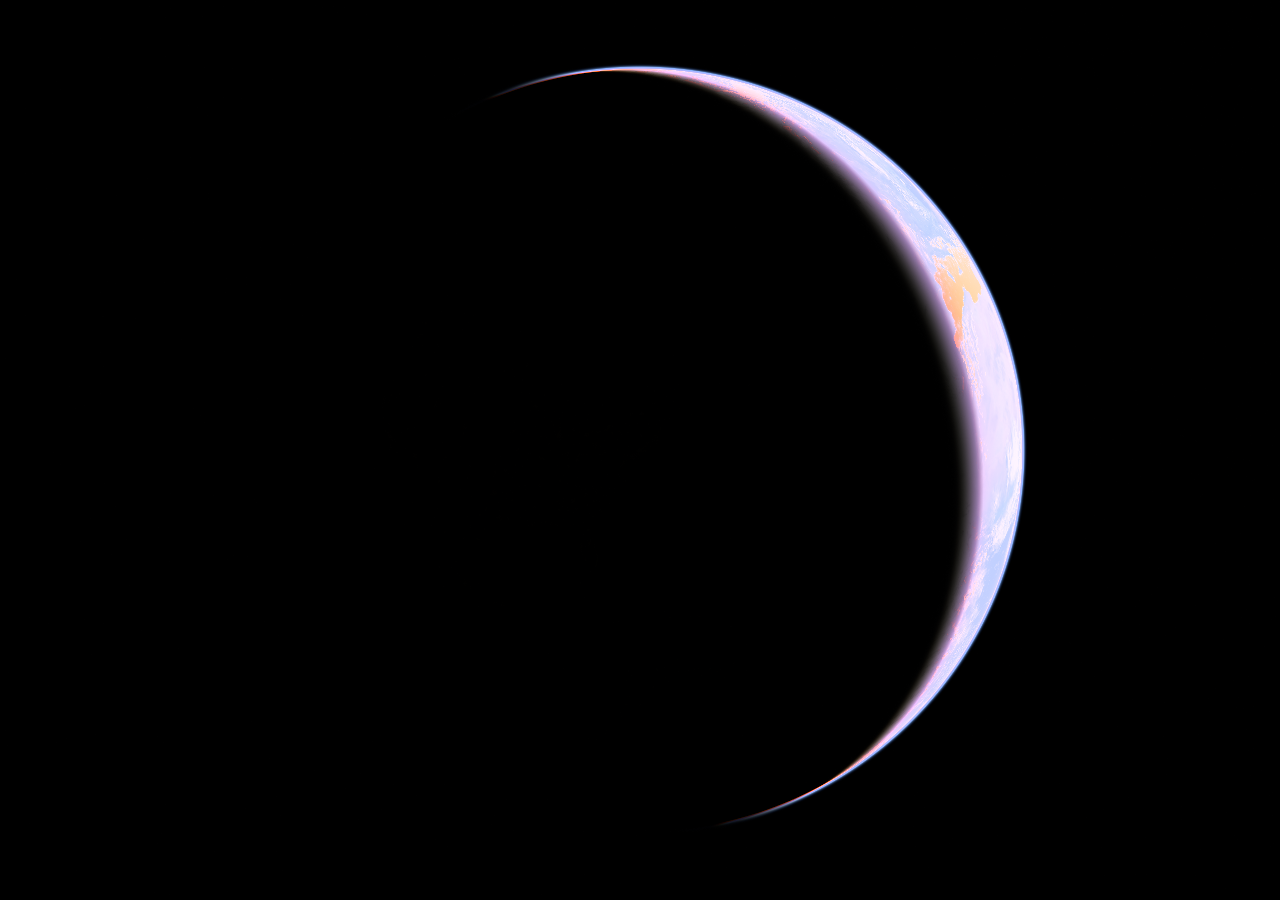
==== commit b477d109: "Earth Now: colours as the eye sees them at night, the Moon's true tint, the Sun's corona Set against" ====
--- a/earth-now/index.html
+++ b/earth-now/index.html
@@ -53,6 +53,7 @@
 uniform vec4  uFlow; uniform vec3 uOff;
 uniform vec4  uStorm[8];
 uniform sampler2D tDay, tLights, tTopo, tRug, tWater, tMoon, tMW, tCloud, tSeason, tLive, tMoonH, tMoonB;
+uniform vec3 uEcl;                   // north pole of the plane of the planets (ecliptic)
 uniform float uKp;                   // how disturbed Earth's magnetic field is right now (0 calm .. 9 great storm)
 uniform float uMoonHi;               // the Moon's relief and sharper map, loaded on approaching it: 0 = not there, 1 = in use
 uniform float uNoCloud;             // test hook
@@ -492,6 +493,7 @@
 }
 
 void main(){
+  vec3 Lcity = vec3(0.0);                                   // street lighting reaching the eye from this spot (kept apart: see the rods, at the end)
   vec2 fc = gl_FragCoord.xy - 0.5*uRes;
   vec3 rd = normalize(uVR*fc.x*uPix + uVU*fc.y*uPix - uVB);
   vec3 ro = uCam;
@@ -598,7 +600,10 @@
   vec3 Emoon = uEmoon*max(mmu, 0.0)*transCos(1.0, 0.0, max(mmu, 0.02));
   Lg = albedo/PI*(Edir*cosI + Esky + Emoon)/(1.0 - sphAlb(hg)*albedo);
   Lw = lum(Edir*max(sinApp, 0.0) + Esky + Emoon)/PI;
-  Lg += vec3(1.0, 0.80, 0.55)*0.5*pow(lightsV, 2.2);        // city lights (cd/m²)
+  // City lights (cd/m²). Their colour: orange sodium lamps and the white LEDs replacing them, about half and half
+  // by now - a warm yellow. Astronauts see these colours by eye; photographs only make them stronger.
+  Lcity = vec3(1.14, 0.775, 0.376)*0.5*pow(lightsV, 2.2);
+  Lg += Lcity;
   // ocean: Cox-Munk sun glint (wind 7 m/s) + Fresnel sky reflection
   vec3 v = -rd, hv = normalize(uSun + v);
   float cb = max(dot(n, hv), 1e-3), wind = 7.0;
@@ -693,6 +698,18 @@
   float mw = textureLod(tMW, guv, 0.0).r;
   vec3 Lbg = vec3(1.0, 0.96, 0.88)*(7e-5 + 1.0e-3*pow(mw, 1.3));
   float aS = angBetween(rd, uSun);
+  // The Sun's corona, thinning out into the zodiacal light (sunlight on the dust between the planets). It is always
+  // there, a millionth as bright as the Sun's face at its edge, and is seen when the Sun itself is hidden - as the
+  // Apollo crews saw it rise ahead of the Sun from behind the Moon. Brightness: the standard corona law, carried
+  // outward along the measured zodiacal light; farther from the Sun it flattens toward the plane of the planets.
+  {
+    float rho = max(aS/uSunRad, 1.0);                                   // solar radii from the Sun's centre
+    float Kc = 1.425*pow(rho, -7.0) + 2.565*pow(rho, -17.0);            // glowing gas
+    float Fc = rho < 20.0 ? 0.0532*pow(rho, -2.5) : 2.97e-5*pow(rho/20.0, -2.2);   // dust
+    vec3 tS = rd - uSun*dot(rd, uSun); float tl = length(tS);
+    float off = tl > 1.0e-5 ? dot(tS, uEcl)/tl : 0.0;                   // 0 along the plane of the planets, 1 at right angles to it
+    Lbg += vec3(1.0, 0.97, 0.92)*(uEsun/(PI*uSunRad*uSunRad))*1.0e-6*(Kc + Fc/(1.0 + 2.3*smoothstep(4.0, 60.0, rho)*off*off));
+  }
   // Sun: rays that graze the atmosphere are bent toward the Earth (refraction), which lifts and flattens
   // the low part of the disc and lets sunlight from behind the Earth through the limb (red eclipse ring).
   // The pixel's span of tangent altitudes is supersampled because the bent image is far thinner than a pixel.
@@ -748,7 +765,11 @@
       vec3 mtex = textureLod(tMoon, muv2, mlod).rgb; float ml = lum(mtex);
       // (the sharper map is toned a little differently from the first one: bring it onto the same albedo scale)
       float A = 0.105*pow(max(mix(ml, 1.42*ml - 0.20, uMoonHi), 0.03)/0.58, 1.7);
-      vec3 mcol = mtex/max(ml, 1e-3);                           // its slight warm grey
+      // Colour: Moon soil reflects more red light than blue (about 1.12 : 1 : 0.85), which makes it a brownish grey -
+      // what the Apollo 10 crew called tan and brown. The maps carry less of that tint than the soil has, so they
+      // give the differences from place to place and the soil's measured colour sets the whole.
+      vec3 mcol = pow(max(mtex, vec3(1.0e-3))/max(ml, 1.0e-3), vec3(2.2))*mix(vec3(1.12, 1.0, 0.85), vec3(1.092, 1.0, 0.919), uMoonHi);
+      mcol /= lum(mcol);
       vec3 nrel = nm; float msh = 1.0;
       if (uMoonHi > 0.0){
         // real slopes: the surface is tilted by the rise over run of the terrain, east and north
@@ -776,7 +797,7 @@
       vec3 Ls = mcol*(A/PI*uEsun*(2.0*max(m0,0.0)/(max(m0,0.0) + mv))*fph*lvis*msh);
       Ls += A/PI*uEsun*vec3(1.0, 0.3, 0.1)*2e-4*(1.0 - lvis)*step(0.0, m0); // red light bent through Earth's air
       float me = max(dot(nrel, normalize(-uMoon)), 0.0);
-      Ls += mcol*(A/PI*uEearth*(2.0*me/(me + mv))*moonPhase(dot(normalize(-uMoon), -rd)));   // earthshine
+      Ls += mcol*vec3(0.89, 0.98, 1.17)*(A/PI*uEearth*(2.0*me/(me + mv))*moonPhase(dot(normalize(-uMoon), -rd)));   // earthshine (the Earth's light is bluer than the Sun's)
       Lmoon = Ls; LwM = uEsun*max(dot(nm, uSun), 0.0)*fph*lvis/PI;   // (what the eye takes for white here follows the same law)
       if (hit) moonFront = true; else { Lbg = Ls; Lsun = vec3(0.0); }
       }
@@ -894,7 +915,9 @@
   vec3 Tc0 = pow(Tv, vec3(0.45));
   vec3 colC = inS*0.55 + (Tc0 + (1.0 - Tc0)*0.45)*Lc;
   col = mix(col, colC, cloudA);
-  col += vec3(0.42, 1.0, 0.5)/0.82*(3.5e-5*ag + 1.94e-4*aurL);       // (1 kilorayleigh of the green line is 1.94e-4 cd/m²)
+  vec3 Lgreen = vec3(0.45, 1.0, 0.22)/0.827*(3.5e-5*ag + 1.94e-4*aurL);   // (1 kilorayleigh of the green line is 1.94e-4 cd/m²)
+  col += Lgreen;
+  float Ygreen = lum(Lgreen), Ycity = lum(Tup*Lcity)*cov*(1.0 - cloudA);
   if (uEmoon > 0.0 && hit){                                  // moonlight scattered by the air toward the eye
     vec3 md = normalize(uMoon - p); float num = dot(rd, md);
     float pR = 3.0/(16.0*PI)*(1.0 + num*num);
@@ -923,15 +946,25 @@
   // surface in daylight), soft roll-off for highlights, hue kept, then sRGB-encoded for the screen -
   // the same way calibrated true-colour images (DSCOVR/EPIC, Apollo) are made.
   float W = uSigma*5.67 - uBlack;
+  float Yall = lum(col);
   col = max(col - vec3(uBlack), 0.0); Y = lum(col);
   float yy = max(Y, 0.0)/W;
   float d = yy < 0.8 ? yy : 0.8 + 0.2*(1.0 - exp(-(yy - 0.8)/0.2));
   vec3 c = Y > 0.0 ? max(col, 0.0)/Y*d : vec3(0.0);
   float mx = max(c.r, max(c.g, c.b));
-  if (mx > 1.0) c = mix(c/mx, vec3(1.0), min(1.0, (mx - 1.0)*0.6));
+  if (mx > 1.0) c = mix(c/mx, vec3(1.0), min(1.0, (mx - 1.0)*0.12));   // (a light brighter than the screen's white keeps its hue until far brighter)
   // rods take over below ~3 cd/m² and colour vision is gone near 0.003; bright points (city lights) keep colour
-  float rod = clamp((log(3.0) - log(max(Y, 1e-9)))/log(1000.0), 0.0, 0.92);
-  c = mix(c, vec3(d)*vec3(0.86, 0.95, 1.12), rod);
+  // (A pure-coloured light - the aurora's green line, a sodium lamp - shows its hue at about a sixth of the brightness
+  // a pale surface colour needs: an aurora is whitish at 1 kilorayleigh, faintly green at 10, plainly green at 100.)
+  float pure = clamp((Ygreen + Ycity)/max(Yall, 1.0e-9), 0.0, 1.0);
+  float rod = clamp((log(3.0) - log(max(Y*(1.0 + 5.0*pure), 1e-9)))/log(1000.0), 0.0, 0.92);
+  // ...but how much the rods add depends on the light. For the same brightness they respond about half as strongly
+  // to the aurora's green line, and a quarter as strongly to street lighting, as to white light - so those keep
+  // their colour at levels where a moonlit cloud has lost it. (Photographs show both far more vivid than the eye.)
+  float dull = clamp((0.54*Ygreen + 0.72*Ycity)/max(Yall, 1.0e-9), 0.0, 0.8);
+  float ar = rod*(1.0 - dull), ac = 1.0 - rod;
+  // What the rods add is colourless - seen as faintly blue for ordinary light, as plain pale grey for the green line.
+  c = mix(c, vec3(d)*mix(vec3(0.86, 0.95, 1.12), vec3(0.94, 1.03, 0.95), clamp(Ygreen/max(Yall, 1.0e-9), 0.0, 1.0)), ar/(ar + ac));
   c = mix(12.92*c, 1.055*pow(max(c, 0.0), vec3(1.0/2.4)) - 0.055, step(0.0031308, c));   // sRGB
   c += (hash(vec3(gl_FragCoord.xy, 3.1)) - 0.5)/255.0;       // dither
   outColor = vec4(clamp(c, 0.0, 1.0), rod);                  // alpha: how much rods (blurry vision) see this
@@ -1052,7 +1085,7 @@
 const P = program(VS, FS), SP = program(SVS, SFS), CP = program(VS, CFS);
 function locs(p, names){ const o = {}; for (const n of names) o[n] = gl.getUniformLocation(p, n); return o; }
 const U = locs(P, ['uMode','uRes','uPix','uCam','uVR','uVU','uVB','uSun','uEsun','uSunRad','uDec','uMoon','uMX','uMY','uMZ',
-  'uEmoon','uEearth','uW2G','uGd','uGc','uGn','uSigma','uScot','uBlack','uFlow','uOff','uStorm','tDay','tLights','tTopo','tWater','tMoon','tMW','tCloud','tSeason','tLive','tMoonH','tMoonB','uMoonHi','uKp','uMonth','uLive','uLiveAge','tRug','uNoCloud','uTexR','uQ']);
+  'uEmoon','uEearth','uW2G','uGd','uGc','uGn','uSigma','uScot','uBlack','uFlow','uOff','uStorm','tDay','tLights','tTopo','tWater','tMoon','tMW','tCloud','tSeason','tLive','tMoonH','tMoonB','uMoonHi','uKp','uEcl','uMonth','uLive','uLiveAge','tRug','uNoCloud','uTexR','uQ']);
 const CU = locs(CP, ['tScene','uRes','uSub','uMax','uTexel','uBlur']);
 const SU = locs(SP, ['uJ2W','uCam','uVR','uVU','uVB','uPix','uRes','uEth','uPx','uMoon']);
 const LP = program(LVS, LFS), LU = locs(LP, ['uCam','uVR','uVU','uVB','uPix','uW','uRes']);
@@ -1251,6 +1284,7 @@
   const J2W = [0,1,2].map(i => eqToWorld([Pm[0][i], Pm[1][i], Pm[2][i]]));   // columns
   const J2Wr = T3(J2W);                                                        // as row-major matrix
   const W2G = mulMM(GAL, T3(J2Wr));
+  const ecl = mulMV(J2Wr, [0, -Math.sin(23.4393*D2R), Math.cos(23.4393*D2R)]);   // north pole of the ecliptic
 
   // planets (geocentric, J2000 equatorial directions)
   const eb = helio(PLANETS.earth, T), planets = [];
@@ -1261,7 +1295,7 @@
     const al = Math.acos(Math.max(-1, Math.min(1, ca)))/D2R;
     planets.push({dir: norm(ecl2eqJ(g)), mag: planetMag(name, rr, DD, al), bv: {mercury:0.93,venus:0.82,mars:1.36,jupiter:0.83,saturn:1.04,uranus:0.56}[name]});
   }
-  return { sun, decS, Esun, sunRad, moon, mx: mxv, my: my_, mz, Emoon, Eearth, J2Wr, W2G, planets };
+  return { sun, decS, Esun, sunRad, moon, mx: mxv, my: my_, mz, Emoon, Eearth, J2Wr, W2G, ecl, planets };
 }
 
 /* ------------------------------------------------------------------ generated weather */
@@ -1839,7 +1873,7 @@
   gl.uniform1f(U.uLive, liveAge < 36 ? 1 : 0); gl.uniform1f(U.uLiveAge, Math.max(0, liveAge));
   gl.uniform4fv(U.uFlow, S.wx.flow); gl.uniform3fv(U.uOff, S.wx.off); gl.uniform4fv(U.uStorm, S.wx.storms);
   gl.uniform1f(U.uNoCloud, window.__noClouds ? 1 : NANTEST ? 2 : 0); gl.uniform1f(U.uQ, mode === 0 && quality ? 1 : 0);
-  gl.uniform1f(U.uMoonHi, moonHiNow()); gl.uniform1f(U.uKp, kp);
+  gl.uniform1f(U.uMoonHi, moonHiNow()); gl.uniform1f(U.uKp, kp); gl.uniform3fv(U.uEcl, S.ecl);
 }
 
 // ---- lightning: where, when, how bright
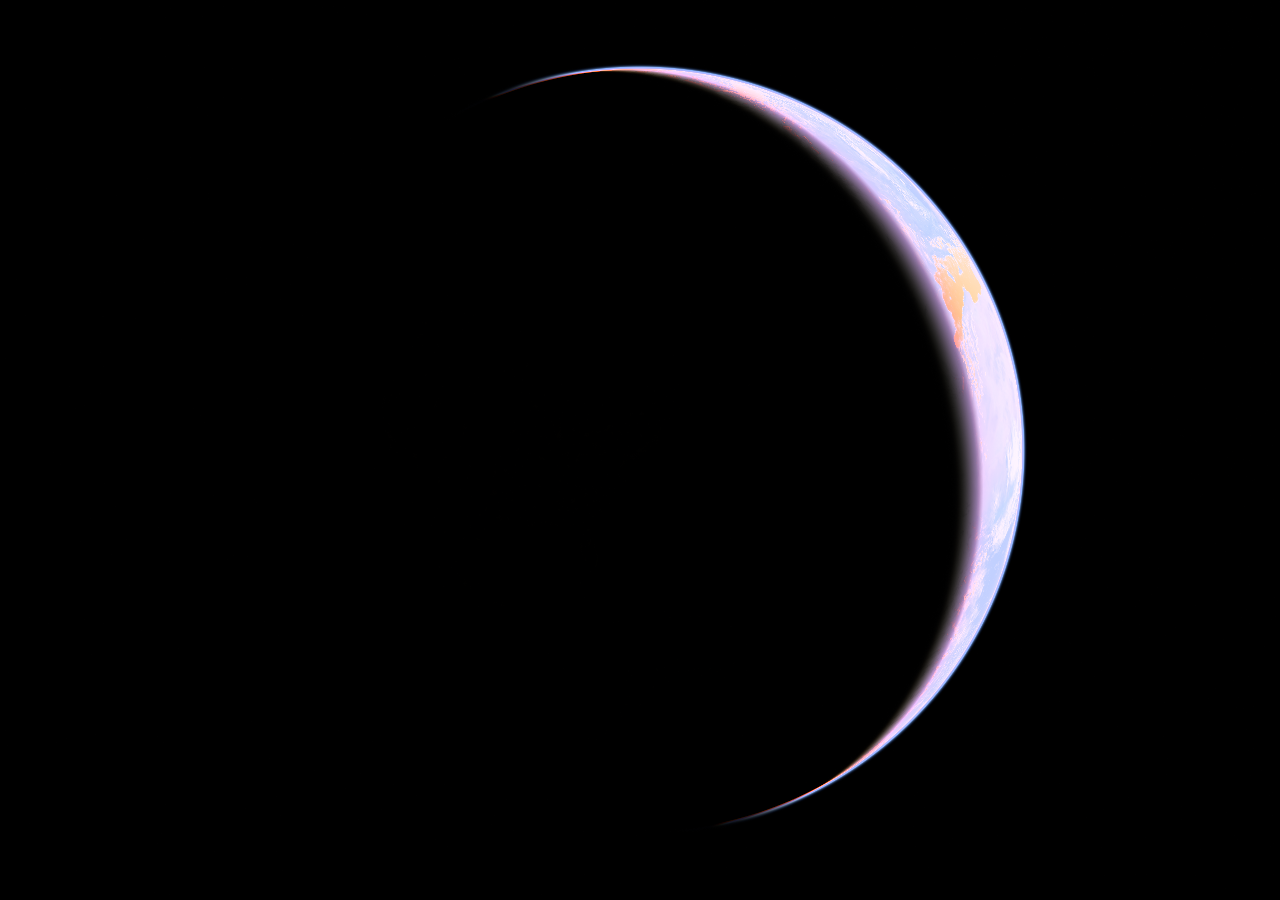
==== commit 429d967a: "Earth Now: read the live cloud picture correctly; far Earth no longer bleached The live picture is a" ====
--- a/earth-now/index.html
+++ b/earth-now/index.html
@@ -1147,6 +1147,7 @@
       else gl.texImage2D(gl.TEXTURE_2D, 0, gl.RGB8, gl.RGB, gl.UNSIGNED_BYTE, src);
       if (uname === 'tTopo'){ gl.useProgram(P); gl.uniform1f(U.uTexR, src.width/(2*Math.PI)); }
       if (uname === 'tCloud' || uname === 'tWater') keepSmall(uname, img);
+      if (uname === 'tCloud' || uname === 'tWater' || uname === 'tTopo') rawImgs[uname] = img;
       gl.generateMipmap(gl.TEXTURE_2D);
       gl.texParameteri(gl.TEXTURE_2D, gl.TEXTURE_MIN_FILTER, gl.LINEAR_MIPMAP_LINEAR);
       gl.texParameteri(gl.TEXTURE_2D, gl.TEXTURE_MAG_FILTER, gl.LINEAR);
@@ -2061,17 +2062,24 @@
     if (wv > 0){ const lwv = Math.pow(2, wv/65535*60 - 30); sumW += lwv; sumW2 += lwv*lwv; cntW++; surfY.push(Y0); } else { sumNS += Y; cntNS++; }
   }
   let La;
+  // A lit body the eye can look straight at - anything about half a degree across or more, like the Earth from the
+  // Moon - sets the eye's level, however little of the view it fills. (Before, one filling under 3% of the view left the
+  // eye adapted to the black around it, and the far Earth came out bleached.) Smaller than that, it does so only in part.
+  const cellDeg2 = (canvas.clientWidth/lw)*(canvas.clientHeight/lh)*CSS_PIX*CSS_PIX*3282.8;
+  const tS = Math.min(1, Math.max(0, (cntW*cellDeg2 - 0.03)/0.47)), body = cntW > 0.03*N ? 1 : tS*tS*(3 - 2*tS);
   // Constancy is only partial in dim light: sigma = 0.18 x white luminance in daylight, but follows
   // (Lw/Lday)^0.8 below it, so a moonlit Earth looks dim and grey rather than like day.
   // white reference of the LIT part of the view (light-weighted), so a thin sunlit crescent isn't averaged with the night
-  if (cntW > 0.03*N){ const Lw = sumW2/sumW, LD = 30000;
-    La = Math.max(0.25*LD*Math.pow(Math.min(Lw, LD)/LD, 0.8)*Math.max(1, Lw/LD), cntNS ? sumNS/cntNS : 0); }
-  else La = cnt > 0.03*N ? sumLit/cnt : sum/N;
+  const LaField = Math.max(1e-5, cnt > 0.03*N ? sumLit/cnt : sum/N);
+  if (body > 0 && sumW > 0){ const Lw = sumW2/sumW, LD = 30000;
+    const LaBody = Math.max(0.25*LD*Math.pow(Math.min(Lw, LD)/LD, 0.8)*Math.max(1, Lw/LD), body >= 1 && cntNS ? sumNS/cntNS : 0);
+    La = Math.exp(Math.log(LaField)*(1 - body) + Math.log(Math.max(LaBody, LaField))*body); }
+  else La = LaField;
   targetLogLa = Math.log10(Math.min(3e6, Math.max(1e-5, La)));   // cones adapt (bleach) up to ~1e6-1e7 cd/m²
   // Contrast constancy: the eye discounts an even veil (the air's blue haze over the whole disc), much as
   // calibrated imagery sets the darkest real surface as black. Black point = 55% of the 5th-percentile
   // surface luminance, capped so a uniform cloud deck isn't over-stretched.
-  if (surfY.length > 0.03*N){ surfY.sort((a, b) => a - b); blackTarget = 0.55*surfY[Math.floor(surfY.length*0.05)]; }
+  if (surfY.length > 0.03*N || (body >= 1 && surfY.length >= 8)){ surfY.sort((a, b) => a - b); blackTarget = 0.55*surfY[Math.floor(surfY.length*0.05)]; }
   else blackTarget = 0;
   if (blackTarget > 0 && cntW && blackTarget < 1e-4*sumW2/sumW) blackTarget = 0;
 }
@@ -2236,6 +2244,104 @@
 credit.style.cssText = 'position:fixed;left:0;right:0;bottom:calc(10px + env(safe-area-inset-bottom));text-align:center;font:11px -apple-system,system-ui,sans-serif;color:rgba(255,255,255,0.55);pointer-events:none;opacity:0;transition:opacity 1.5s';
 document.body.appendChild(credit);
 function showCredit(){ credit.style.opacity = '1'; setTimeout(() => credit.style.opacity = '0', 4000); }
+// The live picture is not a map of cloud. It is a heat picture taken by weather satellites (cold = white), brightened
+// to look good as an overlay, so everything cold shows white: cloud tops, but also a desert at dawn, winter land,
+// polar seas. And it has nothing real poleward of 67 degrees (the satellites sit over the equator; the makers fill the
+// caps with a mirror image and white). So before it is used:
+//  1. the brightening is undone, back to how cold each spot looked;
+//  2. for every region the coldness of its clear ground is found - the warmest readings around, land and sea apart,
+//     land allowed for its height - and taken off, so only what is colder than the ground under it counts as cloud;
+//  3. toward the poles the stored map takes over.
+// What is left out: low cloud about as warm as the sea under it, which a heat picture cannot tell from the sea.
+function liveToCloud(v, W, H, stored, water, elev, w2, h2){
+  const out = new Uint8Array(W*H), sh = Math.round(Math.log2(W/w2));
+  const cold = new Float32Array(256);                    // (their recipe: stretch, gamma 1.46, x0.77, gamma 2)
+  for (let b = 0; b < 256; b++) cold[b] = Math.pow(Math.min(1, (b/255)**2/0.77), 1.46);
+  const LK = 0.13*6.4/255;                               // colder by this much per step of the height map (per 25 m)
+  const B = 8, bw = W/B, bh = H/B, nb = bw*bh;
+  const lowL = new Float32Array(nb*3).fill(9), lowS = new Float32Array(nb*3).fill(9);
+  for (let y = 0; y < H; y++){
+    const r2 = (y >> sh)*w2, rb = (y >> 3)*bw;
+    for (let x = 0; x < W; x++){
+      const j = r2 + (x >> sh), sea = water[j] > 127, k = cold[v[y*W + x]] - (sea ? 0 : elev[j]*LK);
+      const a = sea ? lowS : lowL, b = (rb + (x >> 3))*3;                       // keep the three warmest of the block
+      if (k < a[b + 2]){ if (k < a[b + 1]){ a[b + 2] = a[b + 1]; if (k < a[b]){ a[b + 1] = a[b]; a[b] = k; } else a[b + 1] = k; } else a[b + 2] = k; }
+    }
+  }
+  // ...then the usual coldness of each block's clear ground: the mean of its readings near that warm end
+  const sumL = new Float32Array(nb), cntL = new Float32Array(nb), sumS = new Float32Array(nb), cntS = new Float32Array(nb);
+  for (let y = 0; y < H; y++){
+    const r2 = (y >> sh)*w2, rb = (y >> 3)*bw;
+    for (let x = 0; x < W; x++){
+      const j = r2 + (x >> sh), sea = water[j] > 127, k = cold[v[y*W + x]] - (sea ? 0 : elev[j]*LK), b = rb + (x >> 3);
+      if (sea){ if (k <= lowS[b*3 + 2] + 0.10){ sumS[b] += k; cntS[b]++; } } else if (k <= lowL[b*3 + 2] + 0.10){ sumL[b] += k; cntL[b]++; }
+    }
+  }
+  // Clear-ground coldness everywhere: blocks whose warm end is close to the warmest within R blocks are taken as showing
+  // ground, and their values are spread smoothly over the rest (under cloud, the ground is read from its surroundings).
+  const ground = (low, sum, cnt, R) => {
+    const a = new Float32Array(nb), t = new Float32Array(nb), g0 = new Float32Array(nb);
+    for (let i = 0; i < nb; i++) a[i] = low[i*3 + 2] < 9 ? low[i*3 + 2] : low[i*3 + 1] < 9 ? low[i*3 + 1] : low[i*3];
+    for (let y = 0; y < bh; y++) for (let x = 0; x < bw; x++){ let m = 9; for (let d = -R; d <= R; d++){ const q = a[y*bw + ((x + d + bw) % bw)]; if (q < m) m = q; } t[y*bw + x] = m; }
+    for (let y = 0; y < bh; y++) for (let x = 0; x < bw; x++){ let m = 9; for (let d = -R; d <= R; d++){ const yy = y + d; if (yy < 0 || yy >= bh) continue; const q = t[yy*bw + x]; if (q < m) m = q; } g0[y*bw + x] = m; }
+    let val = new Float32Array(nb), wgt = new Float32Array(nb);
+    for (let i = 0; i < nb; i++) if (a[i] < 9 && a[i] <= g0[i] + 0.15){ val[i] = cnt[i] ? sum[i]/cnt[i] : a[i]; wgt[i] = 1; }
+    for (let pass = 0; pass < 2; pass++){                // (two box blurs of radius 3, weights carried along)
+      const v2_ = new Float32Array(nb), w2_ = new Float32Array(nb);
+      for (let y = 0; y < bh; y++) for (let x = 0; x < bw; x++){ let sv = 0, sw = 0;
+        for (let dy = -3; dy <= 3; dy++){ const yy = y + dy; if (yy < 0 || yy >= bh) continue; for (let dx = -3; dx <= 3; dx++){ const q = yy*bw + ((x + dx + bw) % bw); sv += val[q]*wgt[q]; sw += wgt[q]; } }
+        v2_[y*bw + x] = sw > 0 ? sv/sw : 0; w2_[y*bw + x] = sw > 0 ? Math.min(1, sw/6) : 0; }
+      val = v2_; wgt = w2_;
+    }
+    for (let i = 0; i < nb; i++) t[i] = wgt[i] > 0 ? val[i]*wgt[i] + (g0[i] < 9 ? g0[i] + 0.06 : val[i])*(1 - wgt[i]) : g0[i] < 9 ? g0[i] + 0.06 : 9;
+    return t;
+  };
+  const gL = ground(lowL, sumL, cntL, 6), gS = ground(lowS, sumS, cntS, 9);
+  for (let i = 0; i < nb; i++){ if (gL[i] >= 9) gL[i] = gS[i] < 9 ? gS[i] : 0; if (gS[i] >= 9) gS[i] = gL[i]; }
+  const coast = new Uint8Array(w2*h2);                   // near a shore the picture and the map may not line up: take the colder ground
+  for (let y = 0; y < h2; y++) for (let x = 0; x < w2; x++){ let lo = 255, hi = 0;
+    for (let dy = -1; dy <= 1; dy++){ const yy = Math.min(h2 - 1, Math.max(0, y + dy)); for (let dx = -1; dx <= 1; dx++){ const q = water[yy*w2 + ((x + dx + w2) % w2)]; if (q < lo) lo = q; if (q > hi) hi = q; } }
+    coast[y*w2 + x] = lo < 128 && hi > 127 ? 1 : 0; }
+  const ss = (a, b, x) => { const t = Math.min(1, Math.max(0, (x - a)/(b - a))); return t*t*(3 - 2*t); };
+  for (let y = 0; y < H; y++){
+    const lat = Math.abs(90 - (y + 0.5)/H*180), pole = ss(60, 67, lat), r2 = (y >> sh)*w2;
+    const fy = Math.min(bh - 1, Math.max(0, (y + 0.5)/B - 0.5)), y0 = Math.floor(fy), y1 = Math.min(bh - 1, y0 + 1), ty = fy - y0;
+    for (let x = 0; x < W; x++){
+      const i = y*W + x;
+      if (pole >= 1){ out[i] = stored[i]; continue; }
+      const fx = (x + 0.5)/B - 0.5 + bw, x0 = Math.floor(fx), tx = fx - x0, xa = x0 % bw, xb = (x0 + 1) % bw;
+      const lerp = g => (g[y0*bw + xa]*(1 - tx) + g[y0*bw + xb]*tx)*(1 - ty) + (g[y1*bw + xa]*(1 - tx) + g[y1*bw + xb]*tx)*ty;
+      const j = r2 + (x >> sh), sea = water[j] > 127, gl_ = lerp(gL) + elev[j]*LK, gs_ = lerp(gS);
+      const e = cold[v[i]] - (coast[j] ? Math.max(gl_, gs_) : sea ? gs_ : gl_) - (sea && !coast[j] ? 0.04 : 0.08);
+      const c = e > 0 ? 0.9*(1 - Math.exp(-2.0*Math.min(e, 1)))/(1 - Math.exp(-2.0)) : 0;
+      const live = c > 0 ? 255*(0.06 + 0.94*c) : 0;      // (the scale the stored map is on: see cfrac)
+      out[i] = Math.round(live + (stored[i] - live)*pole);
+    }
+  }
+  return out;
+}
+// (done off to the side, so the picture on screen does not freeze while it is worked out)
+function liveToCloudAside(a){
+  return new Promise(res => {
+    const here = () => res(liveToCloud(a.v, a.W, a.H, a.stored, a.water, a.elev, a.w2, a.h2));
+    try {
+      const src = liveToCloud.toString() + ';onmessage=e=>{const d=e.data,o=liveToCloud(d.v,d.W,d.H,d.stored,d.water,d.elev,d.w2,d.h2);postMessage(o,[o.buffer]);};';
+      const url = URL.createObjectURL(new Blob([src], { type: 'text/javascript' })), w = new Worker(url);
+      w.onmessage = e => { w.terminate(); URL.revokeObjectURL(url); res(e.data); };
+      w.onerror = () => { w.terminate(); URL.revokeObjectURL(url); here(); };
+      w.postMessage(a);
+    } catch(e){ here(); }
+  });
+}
+const pause = () => new Promise(r => setTimeout(r, 30));
+const rawImgs = {};
+function grayOf(src, w, h){                              // a picture's brightness as plain numbers
+  const c = document.createElement('canvas'); c.width = w; c.height = h;
+  const x = c.getContext('2d', { willReadFrequently: true }); x.drawImage(src, 0, 0, w, h);
+  const d = x.getImageData(0, 0, w, h).data, o = new Uint8Array(w*h);
+  for (let i = 0; i < o.length; i++) o[i] = d[i*4];
+  c.width = c.height = 0; return o;
+}
 async function loadLive(){
   try {
     let cache = null; try { cache = await caches.open('earth-live'); } catch(e){}
@@ -2248,18 +2354,26 @@
       } catch(e){}
     }
     if (!resp || t === liveTime) return;
+    if (!(rawImgs.tCloud && rawImgs.tWater && rawImgs.tTopo)){ setTimeout(loadLive, 3000); return; }   // (the stored maps are needed to read it)
     const bmp = await createImageBitmap(await resp.blob());
+    const LW = lowMem ? 2048 : 4096, LH = LW/2;
+    const a = { W: LW, H: LH, w2: 2048, h2: 1024 };
+    a.v = grayOf(bmp, LW, LH); await pause(); a.stored = grayOf(rawImgs.tCloud, LW, LH); await pause();
+    a.water = grayOf(rawImgs.tWater, 2048, 1024); await pause(); a.elev = grayOf(rawImgs.tTopo, 2048, 1024); await pause();
+    const cloud = await liveToCloudAside(a);
     const tx = gl.createTexture(); gl.activeTexture(gl.TEXTURE10); gl.bindTexture(gl.TEXTURE_2D, tx);
     if (liveTex) gl.deleteTexture(liveTex);               // (the map it replaces)
     liveTex = tx;
     gl.pixelStorei(gl.UNPACK_ALIGNMENT, 1);
-    gl.texImage2D(gl.TEXTURE_2D, 0, gl.R8, gl.RED, gl.UNSIGNED_BYTE, bmp);
+    gl.texImage2D(gl.TEXTURE_2D, 0, gl.R8, LW, LH, 0, gl.RED, gl.UNSIGNED_BYTE, cloud);
     gl.generateMipmap(gl.TEXTURE_2D);
     gl.texParameteri(gl.TEXTURE_2D, gl.TEXTURE_MIN_FILTER, gl.LINEAR_MIPMAP_LINEAR);
     gl.texParameteri(gl.TEXTURE_2D, gl.TEXTURE_WRAP_S, gl.REPEAT); gl.texParameteri(gl.TEXTURE_2D, gl.TEXTURE_WRAP_T, gl.CLAMP_TO_EDGE);
     gl.useProgram(P); gl.uniform1i(U.tLive, 10);
     if (!liveTime) showCredit();
-    keepSmall('tCloud', bmp);
+    { const sm = new Uint8ClampedArray(360*180*4), f = LW/360;                  // a 1-degree copy, for placing thunderstorms
+      for (let j = 0; j < 180; j++) for (let i = 0; i < 360; i++) sm[(j*360 + i)*4] = cloud[Math.floor((j + 0.5)*f)*LW + Math.floor((i + 0.5)*f)];
+      smallMaps.tCloud = sm; storms = null; }
     liveTime = t; touch();
   } catch(e){}
 }
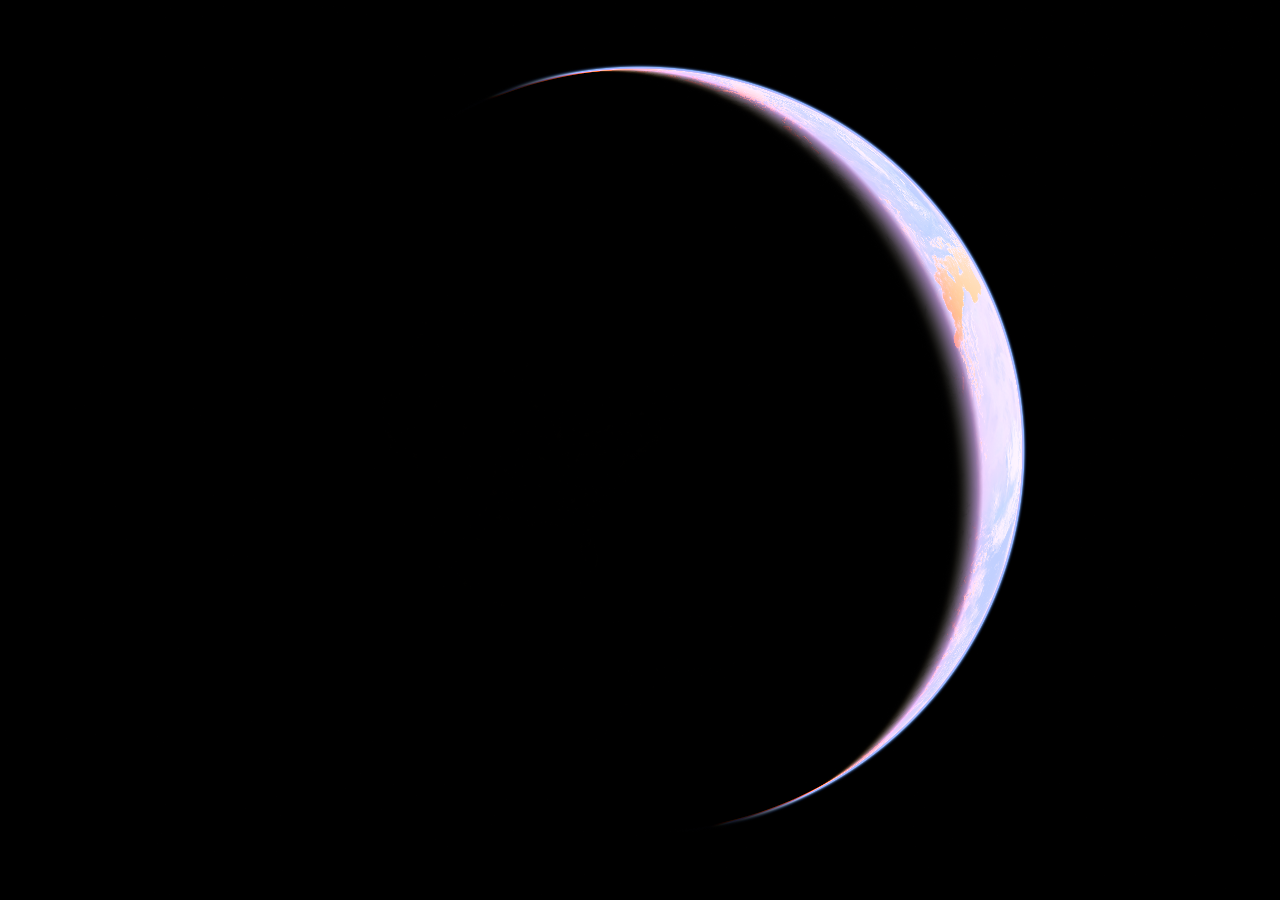
==== commit d044a010: "Link Earth Now from the home page; live clouds checked against the real picture Home page: Earth Now" ====
--- a/earth-now/index.html
+++ b/earth-now/index.html
@@ -2251,7 +2251,9 @@
 //  1. the brightening is undone, back to how cold each spot looked;
 //  2. for every region the coldness of its clear ground is found - the warmest readings around, land and sea apart,
 //     land allowed for its height - and taken off, so only what is colder than the ground under it counts as cloud;
-//  3. toward the poles the stored map takes over.
+//  3. where the ground itself reads as cold as the picture can show - it is maxed out at about freezing, which in
+//     winter is most land poleward of 40 degrees, and the polar seas - cloud cannot be told from ground at all, and
+//     there, as toward the poles, the stored map takes over.
 // What is left out: low cloud about as warm as the sea under it, which a heat picture cannot tell from the sea.
 function liveToCloud(v, W, H, stored, water, elev, w2, h2){
   const out = new Uint8Array(W*H), sh = Math.round(Math.log2(W/w2));
@@ -2294,10 +2296,27 @@
       val = v2_; wgt = w2_;
     }
     for (let i = 0; i < nb; i++) t[i] = wgt[i] > 0 ? val[i]*wgt[i] + (g0[i] < 9 ? g0[i] + 0.06 : val[i])*(1 - wgt[i]) : g0[i] < 9 ? g0[i] + 0.06 : 9;
-    return t;
+    for (let y = 0; y < bh; y++) for (let x = 0; x < bw; x++){ let sv = 0, sw = 0;      // (smoothed once more: no block edges)
+      for (let dy = -2; dy <= 2; dy++){ const yy = y + dy; if (yy < 0 || yy >= bh) continue; for (let dx = -2; dx <= 2; dx++){ const q = t[yy*bw + ((x + dx + bw) % bw)]; if (q < 9){ sv += q; sw++; } } }
+      a[y*bw + x] = sw ? sv/sw : 9; }
+    return a;
   };
   const gL = ground(lowL, sumL, cntL, 6), gS = ground(lowS, sumS, cntS, 9);
   for (let i = 0; i < nb; i++){ if (gL[i] >= 9) gL[i] = gS[i] < 9 ? gS[i] : 0; if (gS[i] >= 9) gS[i] = gL[i]; }
+  // Open sea is never colder than a known amount for its latitude (measured on the picture itself: it reads 0 at
+  // 19 C or warmer, 1 at -7 C). So a storm wider than the search above cannot pass for cold sea.
+  for (let y = 0; y < bh; y++){
+    const la = 90 - (y + 0.5)/bh*180, sst = Math.max(271.4, 301 - 0.009*(la - 4)*(la - 4)), cap = Math.min(0.85, Math.max(0, (292 - sst)/26)) + 0.22;
+    for (let x = 0; x < bw; x++) if (gS[y*bw + x] > cap) gS[y*bw + x] = cap;
+  }
+  // lakes and narrow seas take after the land around them: how much of each neighbourhood is water
+  let wf = new Float32Array(nb);
+  { const f = w2/bw; for (let y = 0; y < bh; y++) for (let x = 0; x < bw; x++) wf[y*bw + x] = water[Math.floor((y + 0.5)*f)*w2 + Math.floor((x + 0.5)*f)] > 127 ? 1 : 0;
+    for (let pass = 0; pass < 2; pass++){ const o = new Float32Array(nb);
+      for (let y = 0; y < bh; y++) for (let x = 0; x < bw; x++){ let sv = 0, n = 0;
+        for (let dy = -3; dy <= 3; dy++){ const yy = y + dy; if (yy < 0 || yy >= bh) continue; for (let dx = -3; dx <= 3; dx++){ sv += wf[yy*bw + ((x + dx + bw) % bw)]; n++; } }
+        o[y*bw + x] = sv/n; }
+      wf = o; } }
   const coast = new Uint8Array(w2*h2);                   // near a shore the picture and the map may not line up: take the colder ground
   for (let y = 0; y < h2; y++) for (let x = 0; x < w2; x++){ let lo = 255, hi = 0;
     for (let dy = -1; dy <= 1; dy++){ const yy = Math.min(h2 - 1, Math.max(0, y + dy)); for (let dx = -1; dx <= 1; dx++){ const q = water[yy*w2 + ((x + dx + w2) % w2)]; if (q < lo) lo = q; if (q > hi) hi = q; } }
@@ -2312,10 +2331,14 @@
       const fx = (x + 0.5)/B - 0.5 + bw, x0 = Math.floor(fx), tx = fx - x0, xa = x0 % bw, xb = (x0 + 1) % bw;
       const lerp = g => (g[y0*bw + xa]*(1 - tx) + g[y0*bw + xb]*tx)*(1 - ty) + (g[y1*bw + xa]*(1 - tx) + g[y1*bw + xb]*tx)*ty;
       const j = r2 + (x >> sh), sea = water[j] > 127, gl_ = lerp(gL) + elev[j]*LK, gs_ = lerp(gS);
-      const e = cold[v[i]] - (coast[j] ? Math.max(gl_, gs_) : sea ? gs_ : gl_) - (sea && !coast[j] ? 0.04 : 0.08);
-      const c = e > 0 ? 0.9*(1 - Math.exp(-2.0*Math.min(e, 1)))/(1 - Math.exp(-2.0)) : 0;
+      const open = sea && !coast[j] && wf[Math.min(bh - 1, y >> 3)*bw + (x >> 3)] > 0.6;       // open sea, away from any shore
+      const gnd = open ? gs_ : sea || coast[j] ? Math.max(gl_, gs_) : gl_, mar = open ? 0.04 : 0.08;
+      // how far above its ground a spot reads, as a share of the room the picture has left above that ground
+      const e = Math.min(1, (cold[v[i]] - gnd - mar)/Math.max(0.25, 1 - gnd - mar));
+      const c = e > 0 ? 0.9*(1 - Math.exp(-2.0*e))/(1 - Math.exp(-2.0)) : 0;
       const live = c > 0 ? 255*(0.06 + 0.94*c) : 0;      // (the scale the stored map is on: see cfrac)
-      out[i] = Math.round(live + (stored[i] - live)*pole);
+      const blind = Math.max(pole, ss(0.72, 0.88, gnd)); // no room left above the ground: the picture cannot say
+      out[i] = Math.round(live + (stored[i] - live)*blind);
     }
   }
   return out;
